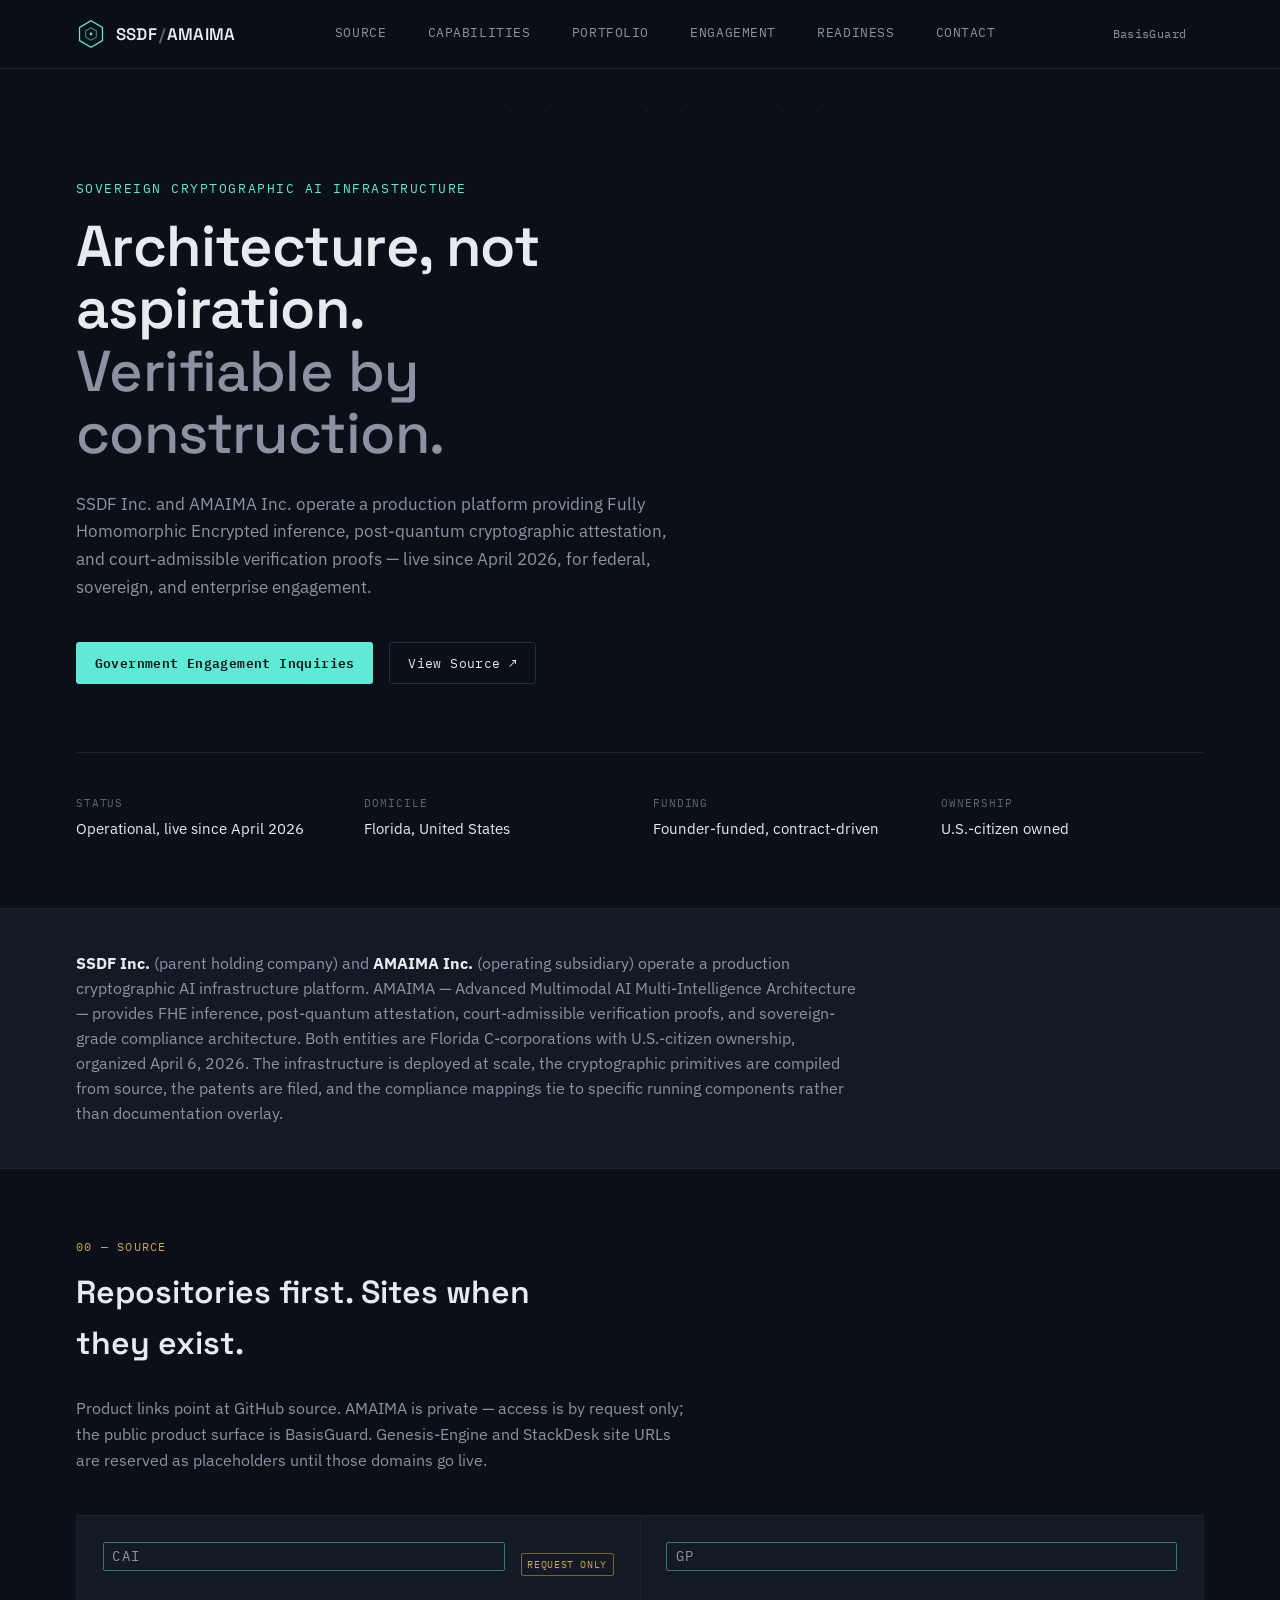
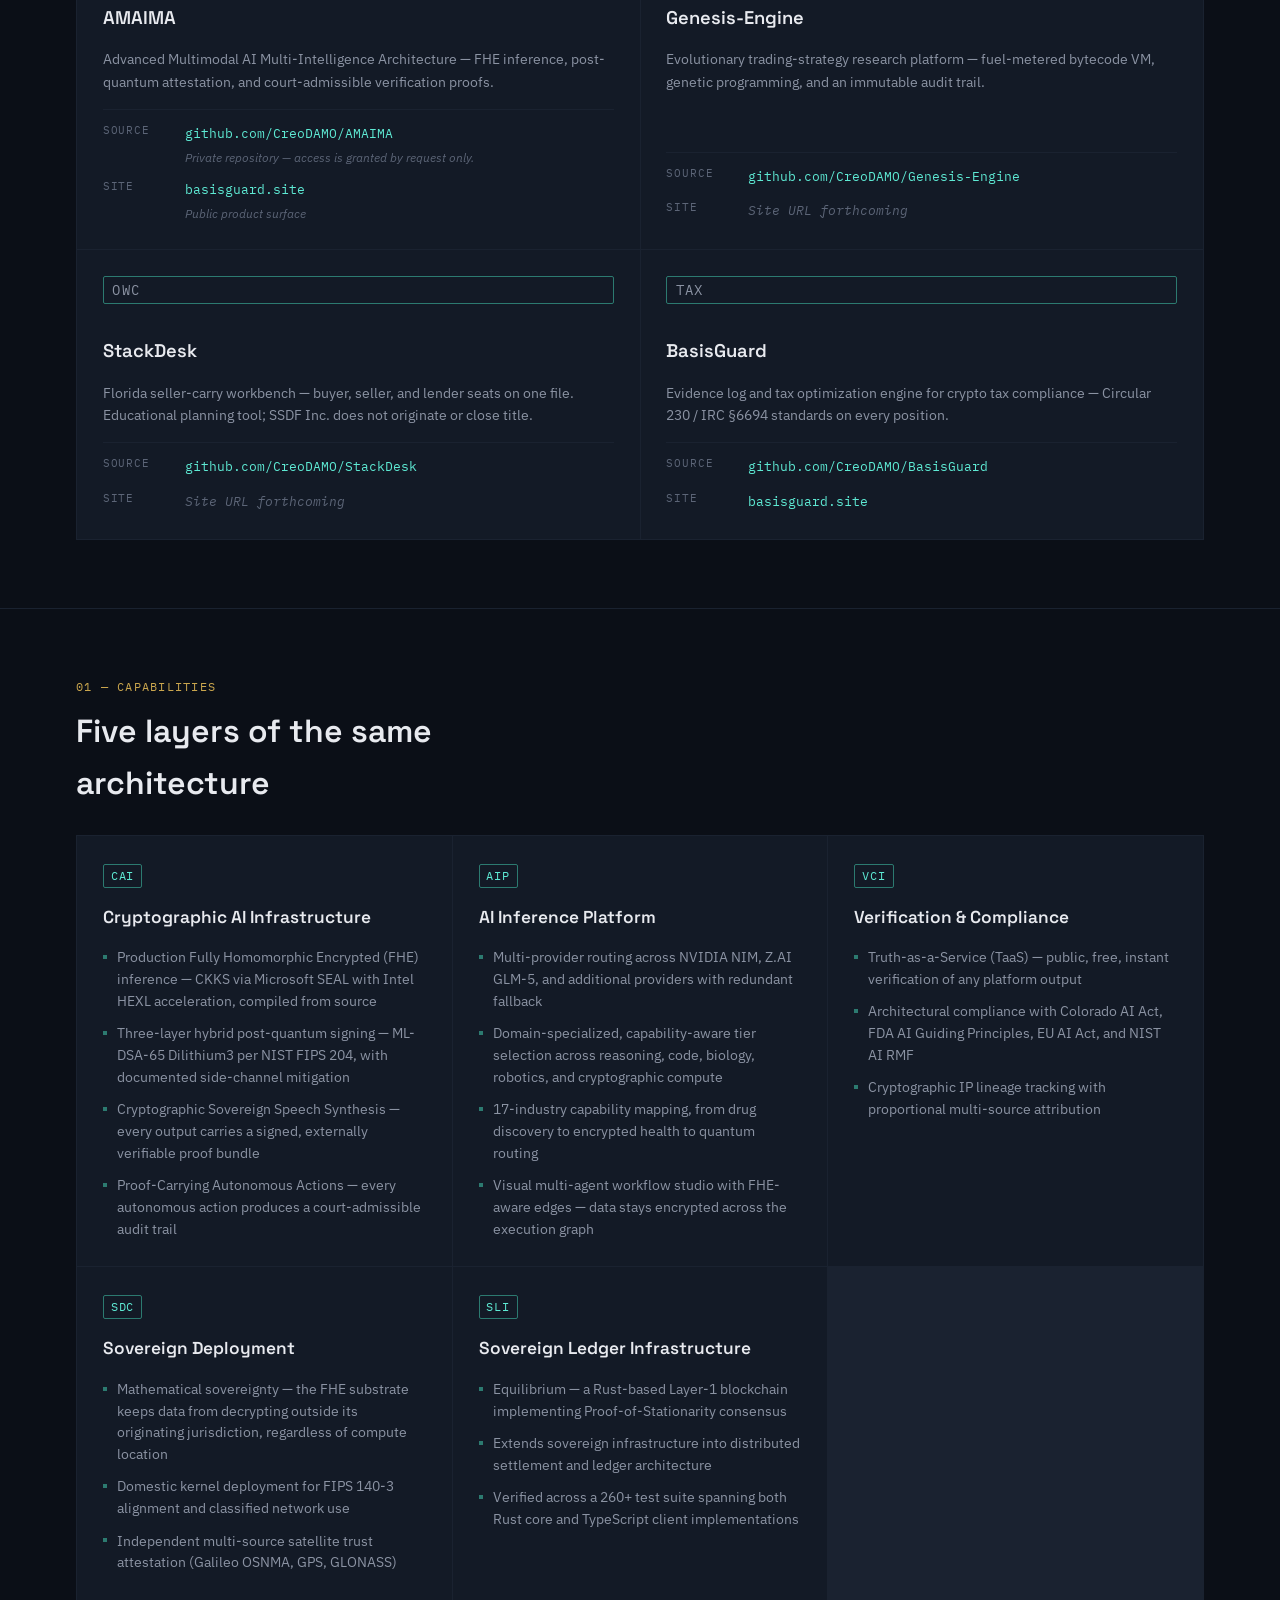
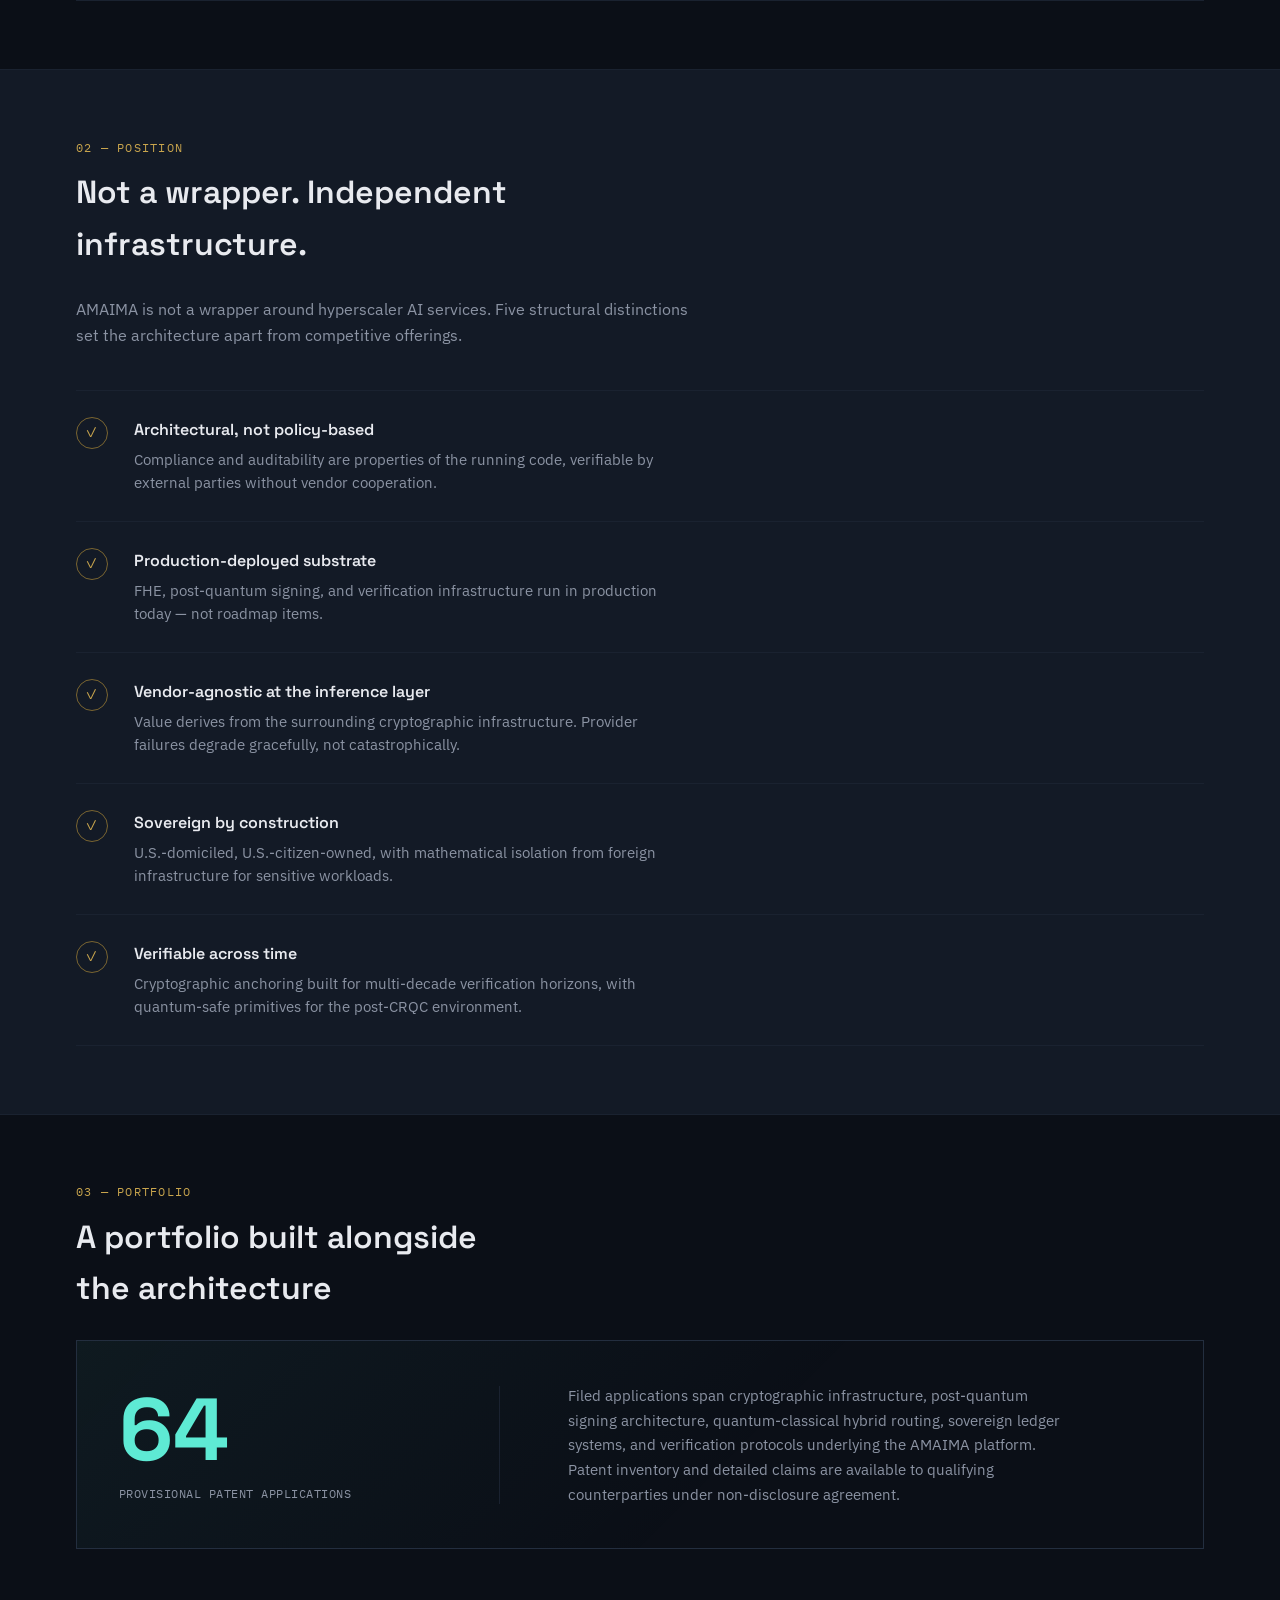
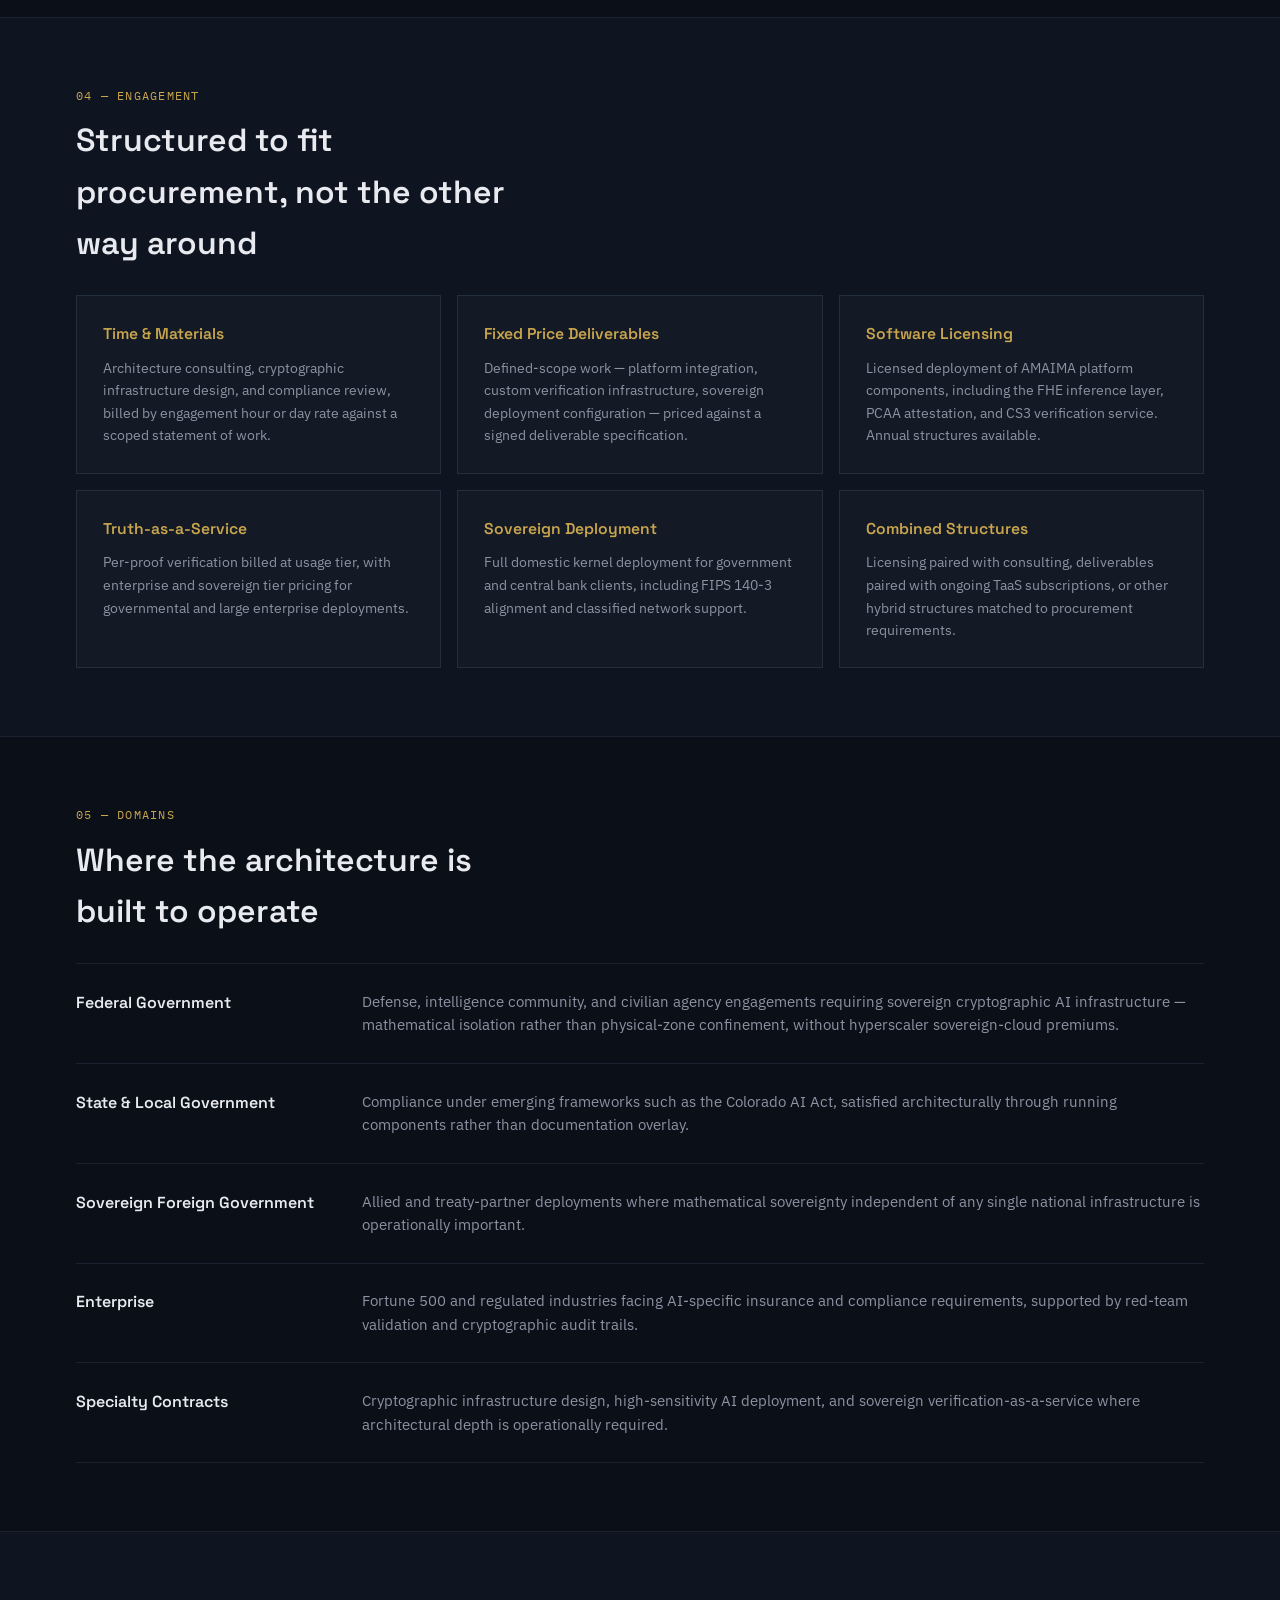
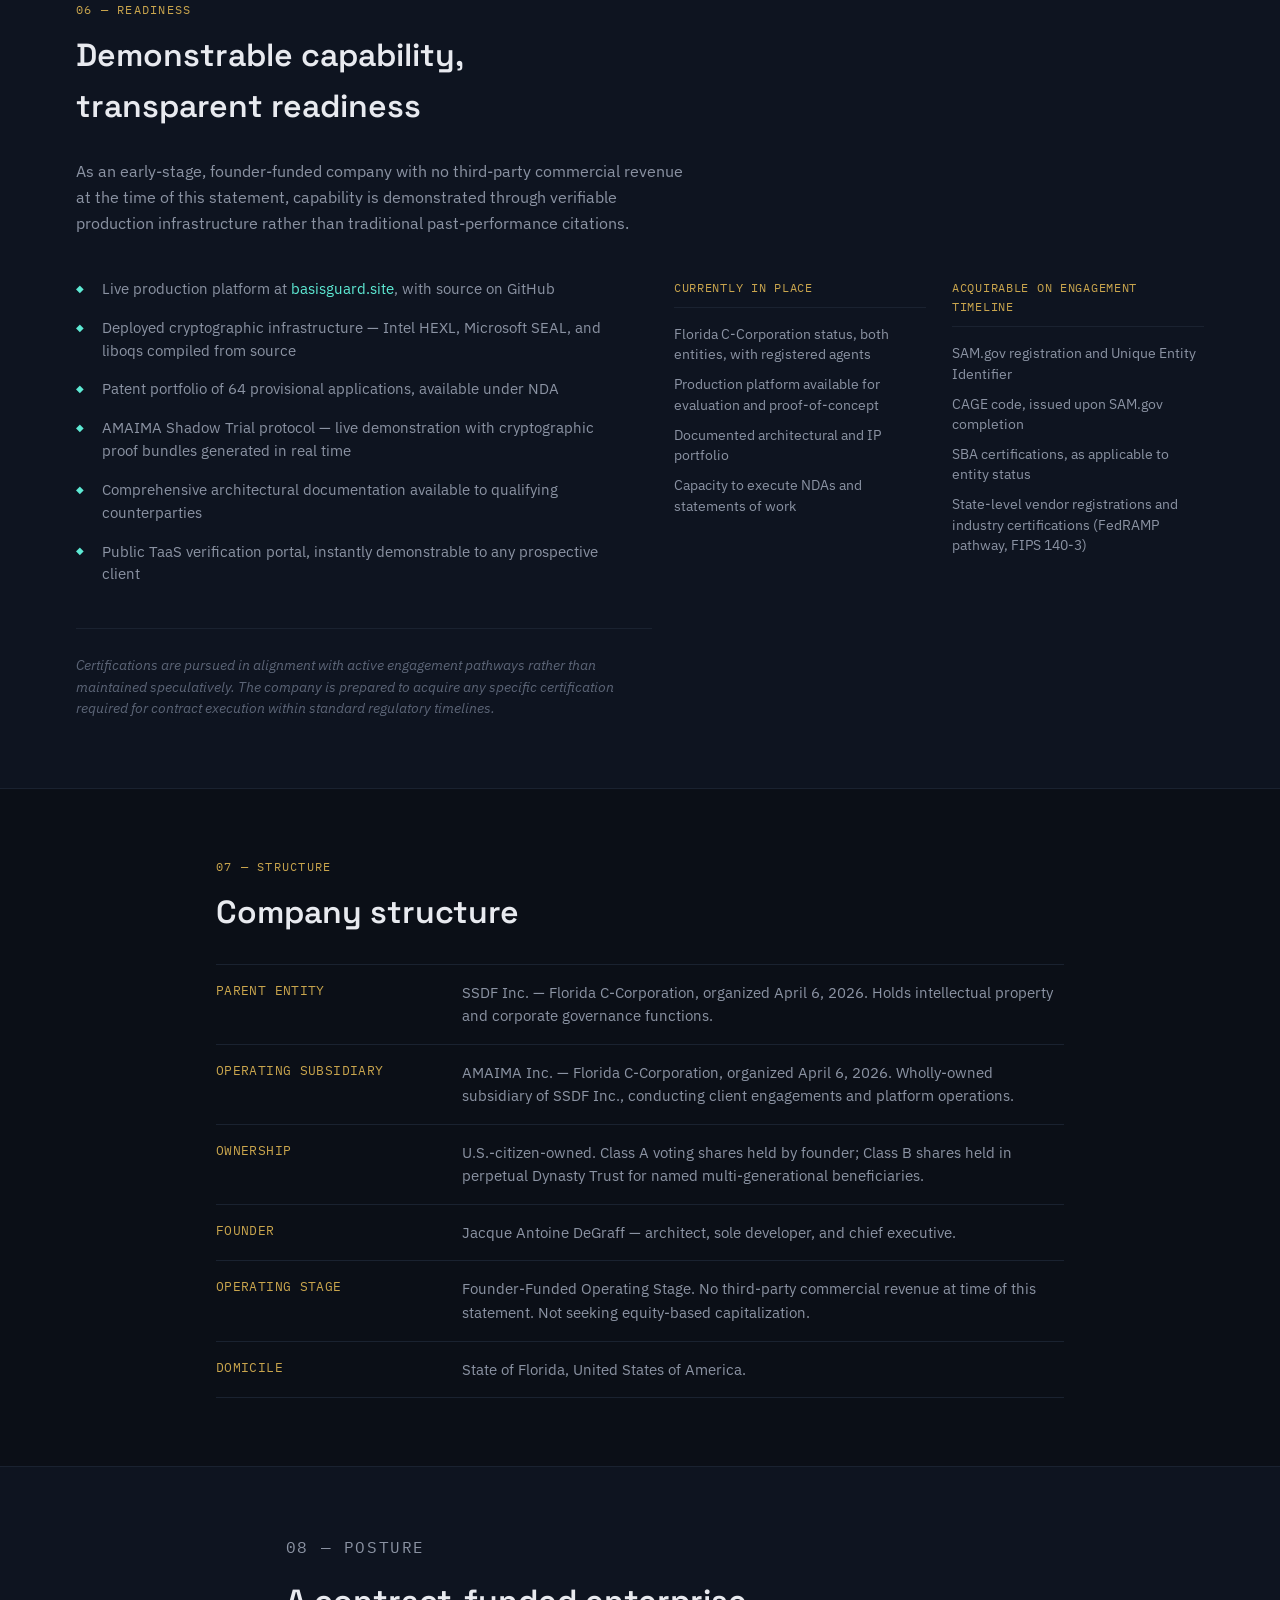
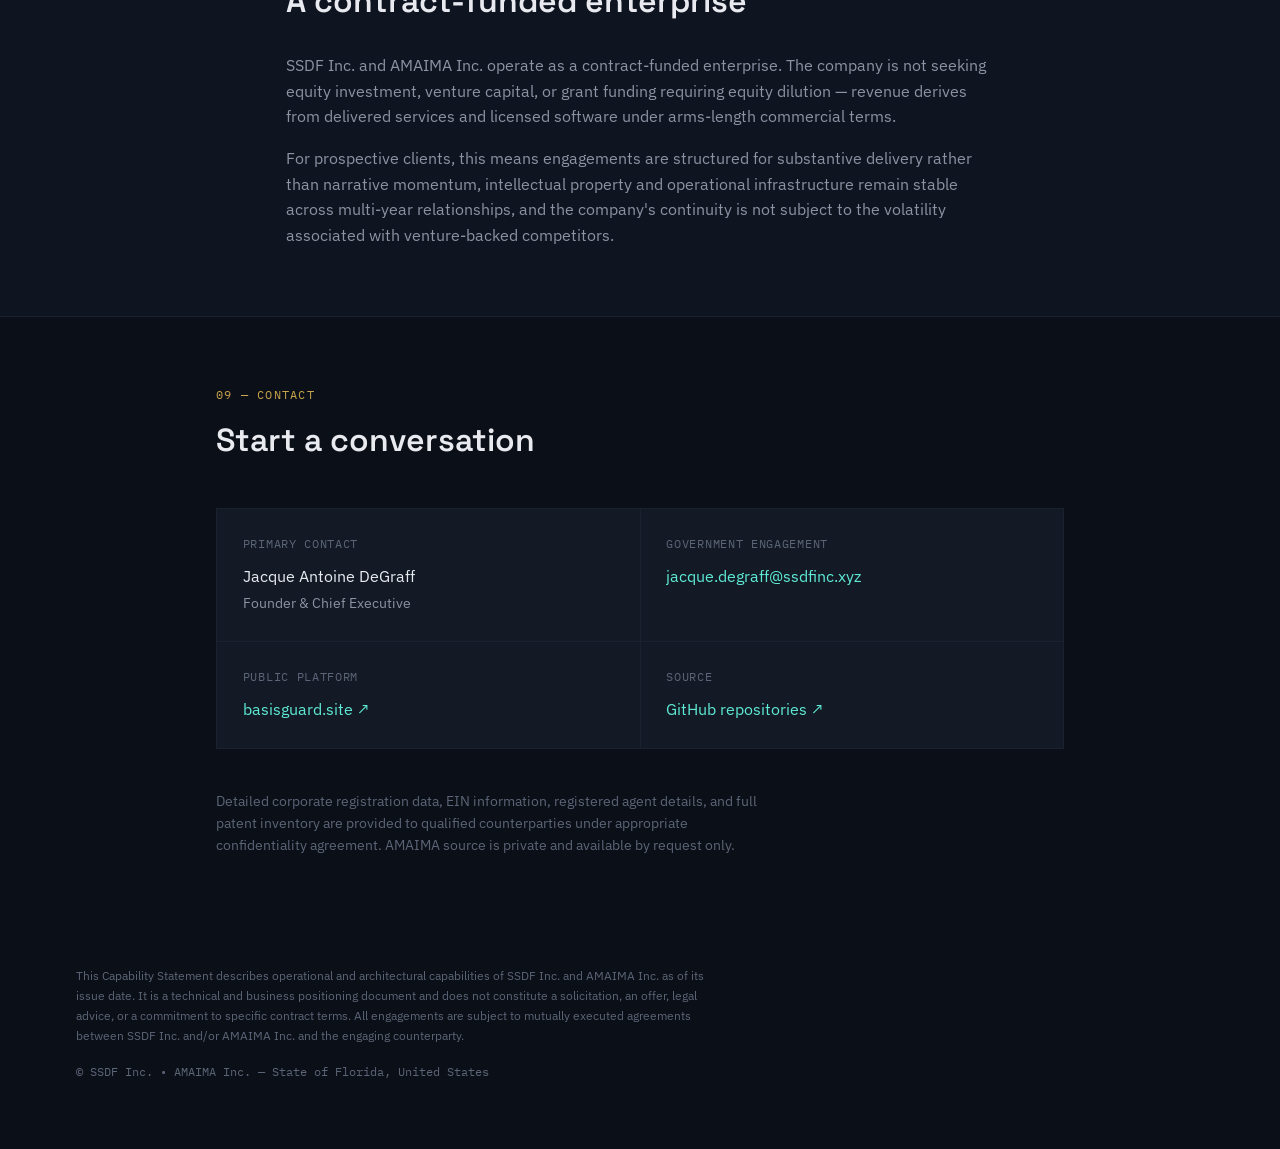
==== index.html @ 813e159e "Point product links at GitHub source instead of amaima.live AMAIMA is private (access by request) wi" ====
<!DOCTYPE html>
<html lang="en">
<head>
<script>document.documentElement.classList.add('js');</script>
<meta charset="UTF-8" />
<meta name="viewport" content="width=device-width, initial-scale=1.0" />
<title>SSDF Inc. &amp; AMAIMA Inc. — Sovereign Cryptographic AI Infrastructure</title>
<meta name="description" content="SSDF Inc. and AMAIMA Inc. operate a production cryptographic AI infrastructure platform providing FHE inference, post-quantum attestation, and sovereign-grade compliance for federal, sovereign, and enterprise engagement." />
<link rel="preconnect" href="https://fonts.googleapis.com">
<link rel="preconnect" href="https://fonts.gstatic.com" crossorigin>
<link href="https://fonts.googleapis.com/css2?family=Space+Grotesk:wght@400;500;600;700&family=IBM+Plex+Sans:wght@400;500;600;700&family=IBM+Plex+Mono:wght@400;500;600&display=swap" rel="stylesheet">
<link rel="stylesheet" href="styles.css">
</head>
<body>

<div class="lattice-veil" aria-hidden="true"></div>

<a class="skip-link" href="#main">Skip to content</a>

<header class="site-header" id="top">
  <div class="wrap header-inner">
    <a class="brand" href="#top">
      <span class="brand-mark" aria-hidden="true">
        <svg viewBox="0 0 34 34" width="30" height="30">
          <polygon points="17,2 30,9.5 30,24.5 17,32 4,24.5 4,9.5" fill="none" stroke="currentColor" stroke-width="1.4"/>
          <polygon points="17,10 23,13.5 23,20.5 17,24 11,20.5 11,13.5" fill="none" stroke="currentColor" stroke-width="1.2" opacity="0.6"/>
          <circle cx="17" cy="17" r="1.6" fill="currentColor"/>
        </svg>
      </span>
      <span class="brand-word">SSDF<span class="brand-sep">/</span>AMAIMA</span>
    </a>

    <nav class="primary-nav" aria-label="Primary">
      <a href="#source">Source</a>
      <a href="#capabilities">Capabilities</a>
      <a href="#portfolio">Portfolio</a>
      <a href="#engagement">Engagement</a>
      <a href="#readiness">Readiness</a>
      <a href="#contact">Contact</a>
    </nav>

    <div class="header-cta">
      <a class="btn btn-ghost" href="https://basisguard.site" target="_blank" rel="noopener">BasisGuard</a>
      <button class="nav-toggle" id="navToggle" aria-expanded="false" aria-controls="mobileNav" aria-label="Open menu">
        <span></span><span></span><span></span>
      </button>
    </div>
  </div>

  <nav class="mobile-nav" id="mobileNav" aria-label="Mobile">
    <a href="#source">Source</a>
    <a href="#capabilities">Capabilities</a>
    <a href="#portfolio">Portfolio</a>
    <a href="#engagement">Engagement</a>
    <a href="#readiness">Readiness</a>
    <a href="#contact">Contact</a>
    <a href="https://basisguard.site" target="_blank" rel="noopener">BasisGuard ↗</a>
  </nav>
</header>

<main id="main">

  <!-- HERO -->
  <section class="hero">
    <div class="wrap hero-inner">
      <p class="eyebrow reveal">Sovereign Cryptographic AI Infrastructure</p>
      <h1 class="hero-headline reveal">
        Architecture, not aspiration.<br>
        <span class="hero-headline-accent">Verifiable by construction.</span>
      </h1>
      <p class="hero-sub reveal">
        SSDF Inc. and AMAIMA Inc. operate a production platform providing Fully Homomorphic
        Encrypted inference, post-quantum cryptographic attestation, and court-admissible
        verification proofs — live since April 2026, for federal, sovereign, and enterprise
        engagement.
      </p>
      <div class="hero-actions reveal">
        <a class="btn btn-primary" href="mailto:federal@amaima.live">Government Engagement Inquiries</a>
        <a class="btn btn-outline" href="#source">View Source ↗</a>
      </div>

      <dl class="hero-facts reveal">
        <div><dt>Status</dt><dd>Operational, live since April 2026</dd></div>
        <div><dt>Domicile</dt><dd>Florida, United States</dd></div>
        <div><dt>Funding</dt><dd>Founder-funded, contract-driven</dd></div>
        <div><dt>Ownership</dt><dd>U.S.-citizen owned</dd></div>
      </dl>
    </div>
  </section>

  <!-- AT A GLANCE -->
  <section class="section glance" aria-label="At a glance">
    <div class="wrap glance-inner reveal">
      <p>
        <strong>SSDF Inc.</strong> (parent holding company) and <strong>AMAIMA Inc.</strong>
        (operating subsidiary) operate a production cryptographic AI infrastructure platform.
        AMAIMA — Advanced Multimodal AI Multi-Intelligence Architecture — provides FHE
        inference, post-quantum attestation, court-admissible verification proofs, and
        sovereign-grade compliance architecture. Both entities are Florida C-corporations
        with U.S.-citizen ownership, organized April 6, 2026. The infrastructure is deployed
        at scale, the cryptographic primitives are compiled from source, the patents are
        filed, and the compliance mappings tie to specific running components rather than
        documentation overlay.
      </p>
    </div>
  </section>

  <!-- SOURCE -->
  <section class="section" id="source">
    <div class="wrap">
      <p class="section-eyebrow reveal">00 — Source</p>
      <h2 class="section-title reveal">Repositories first. Sites when they exist.</h2>
      <p class="section-lede reveal">
        Product links point at GitHub source. AMAIMA is private — access is by request only; the public
        product surface is BasisGuard. Genesis-Engine and StackDesk site URLs are reserved as placeholders
        until those domains go live.
      </p>
      <div class="source-grid">

        <article class="source-card reveal">
          <div class="source-card-head">
            <p class="cap-tag">CAI</p>
            <span class="source-badge">Request only</span>
          </div>
          <h3>AMAIMA</h3>
          <p>Advanced Multimodal AI Multi-Intelligence Architecture — FHE inference, post-quantum attestation, and court-admissible verification proofs.</p>
          <div class="source-links">
            <div class="source-row">
              <span class="source-row-label">Source</span>
              <div>
                <a href="https://github.com/CreoDAMO/AMAIMA" target="_blank" rel="noopener">github.com/CreoDAMO/AMAIMA</a>
                <span class="source-note">Private repository — access is granted by request only.</span>
              </div>
            </div>
            <div class="source-row">
              <span class="source-row-label">Site</span>
              <div>
                <a href="https://basisguard.site" target="_blank" rel="noopener">basisguard.site</a>
                <span class="source-note">Public product surface</span>
              </div>
            </div>
          </div>
        </article>

        <article class="source-card reveal">
          <div class="source-card-head">
            <p class="cap-tag">GP</p>
          </div>
          <h3>Genesis-Engine</h3>
          <p>Evolutionary trading-strategy research platform — fuel-metered bytecode VM, genetic programming, and an immutable audit trail.</p>
          <div class="source-links">
            <div class="source-row">
              <span class="source-row-label">Source</span>
              <div>
                <a href="https://github.com/CreoDAMO/Genesis-Engine" target="_blank" rel="noopener">github.com/CreoDAMO/Genesis-Engine</a>
              </div>
            </div>
            <div class="source-row">
              <span class="source-row-label">Site</span>
              <div>
                <span class="source-placeholder">Site URL forthcoming</span>
              </div>
            </div>
          </div>
        </article>

        <article class="source-card reveal">
          <div class="source-card-head">
            <p class="cap-tag">OWC</p>
          </div>
          <h3>StackDesk</h3>
          <p>Florida seller-carry workbench — buyer, seller, and lender seats on one file. Educational planning tool; SSDF Inc. does not originate or close title.</p>
          <div class="source-links">
            <div class="source-row">
              <span class="source-row-label">Source</span>
              <div>
                <a href="https://github.com/CreoDAMO/StackDesk" target="_blank" rel="noopener">github.com/CreoDAMO/StackDesk</a>
              </div>
            </div>
            <div class="source-row">
              <span class="source-row-label">Site</span>
              <div>
                <span class="source-placeholder">Site URL forthcoming</span>
              </div>
            </div>
          </div>
        </article>

        <article class="source-card reveal">
          <div class="source-card-head">
            <p class="cap-tag">TAX</p>
          </div>
          <h3>BasisGuard</h3>
          <p>Evidence log and tax optimization engine for crypto tax compliance — Circular 230 / IRC §6694 standards on every position.</p>
          <div class="source-links">
            <div class="source-row">
              <span class="source-row-label">Source</span>
              <div>
                <a href="https://github.com/CreoDAMO/BasisGuard" target="_blank" rel="noopener">github.com/CreoDAMO/BasisGuard</a>
              </div>
            </div>
            <div class="source-row">
              <span class="source-row-label">Site</span>
              <div>
                <a href="https://basisguard.site" target="_blank" rel="noopener">basisguard.site</a>
              </div>
            </div>
          </div>
        </article>

      </div>
    </div>
  </section>

  <!-- CORE CAPABILITIES -->
  <section class="section" id="capabilities">
    <div class="wrap">
      <p class="section-eyebrow reveal">01 — Capabilities</p>
      <h2 class="section-title reveal">Five layers of the same architecture</h2>

      <div class="cap-grid">

        <article class="cap-card reveal">
          <p class="cap-tag">CAI</p>
          <h3>Cryptographic AI Infrastructure</h3>
          <ul>
            <li>Production Fully Homomorphic Encrypted (FHE) inference — CKKS via Microsoft SEAL with Intel HEXL acceleration, compiled from source</li>
            <li>Three-layer hybrid post-quantum signing — ML-DSA-65 Dilithium3 per NIST FIPS 204, with documented side-channel mitigation</li>
            <li>Cryptographic Sovereign Speech Synthesis — every output carries a signed, externally verifiable proof bundle</li>
            <li>Proof-Carrying Autonomous Actions — every autonomous action produces a court-admissible audit trail</li>
          </ul>
        </article>

        <article class="cap-card reveal">
          <p class="cap-tag">AIP</p>
          <h3>AI Inference Platform</h3>
          <ul>
            <li>Multi-provider routing across NVIDIA NIM, Z.AI GLM-5, and additional providers with redundant fallback</li>
            <li>Domain-specialized, capability-aware tier selection across reasoning, code, biology, robotics, and cryptographic compute</li>
            <li>17-industry capability mapping, from drug discovery to encrypted health to quantum routing</li>
            <li>Visual multi-agent workflow studio with FHE-aware edges — data stays encrypted across the execution graph</li>
          </ul>
        </article>

        <article class="cap-card reveal">
          <p class="cap-tag">VCI</p>
          <h3>Verification &amp; Compliance</h3>
          <ul>
            <li>Truth-as-a-Service (TaaS) — public, free, instant verification of any platform output</li>
            <li>Architectural compliance with Colorado AI Act, FDA AI Guiding Principles, EU AI Act, and NIST AI RMF</li>
            <li>Cryptographic IP lineage tracking with proportional multi-source attribution</li>
          </ul>
        </article>

        <article class="cap-card reveal">
          <p class="cap-tag">SDC</p>
          <h3>Sovereign Deployment</h3>
          <ul>
            <li>Mathematical sovereignty — the FHE substrate keeps data from decrypting outside its originating jurisdiction, regardless of compute location</li>
            <li>Domestic kernel deployment for FIPS 140-3 alignment and classified network use</li>
            <li>Independent multi-source satellite trust attestation (Galileo OSNMA, GPS, GLONASS)</li>
          </ul>
        </article>

        <article class="cap-card reveal">
          <p class="cap-tag">SLI</p>
          <h3>Sovereign Ledger Infrastructure</h3>
          <ul>
            <li>Equilibrium — a Rust-based Layer-1 blockchain implementing Proof-of-Stationarity consensus</li>
            <li>Extends sovereign infrastructure into distributed settlement and ledger architecture</li>
            <li>Verified across a 260+ test suite spanning both Rust core and TypeScript client implementations</li>
          </ul>
        </article>

      </div>
    </div>
  </section>

  <!-- DIFFERENTIATORS -->
  <section class="section diff-section">
    <div class="wrap">
      <p class="section-eyebrow reveal">02 — Position</p>
      <h2 class="section-title reveal">Not a wrapper. Independent infrastructure.</h2>
      <p class="section-lede reveal">AMAIMA is not a wrapper around hyperscaler AI services. Five structural distinctions set the architecture apart from competitive offerings.</p>

      <ul class="diff-list">
        <li class="reveal">
          <span class="diff-mark" aria-hidden="true">✓</span>
          <div><h4>Architectural, not policy-based</h4><p>Compliance and auditability are properties of the running code, verifiable by external parties without vendor cooperation.</p></div>
        </li>
        <li class="reveal">
          <span class="diff-mark" aria-hidden="true">✓</span>
          <div><h4>Production-deployed substrate</h4><p>FHE, post-quantum signing, and verification infrastructure run in production today — not roadmap items.</p></div>
        </li>
        <li class="reveal">
          <span class="diff-mark" aria-hidden="true">✓</span>
          <div><h4>Vendor-agnostic at the inference layer</h4><p>Value derives from the surrounding cryptographic infrastructure. Provider failures degrade gracefully, not catastrophically.</p></div>
        </li>
        <li class="reveal">
          <span class="diff-mark" aria-hidden="true">✓</span>
          <div><h4>Sovereign by construction</h4><p>U.S.-domiciled, U.S.-citizen-owned, with mathematical isolation from foreign infrastructure for sensitive workloads.</p></div>
        </li>
        <li class="reveal">
          <span class="diff-mark" aria-hidden="true">✓</span>
          <div><h4>Verifiable across time</h4><p>Cryptographic anchoring built for multi-decade verification horizons, with quantum-safe primitives for the post-CRQC environment.</p></div>
        </li>
      </ul>
    </div>
  </section>

  <!-- PATENT PORTFOLIO -->
  <section class="section" id="portfolio">
    <div class="wrap portfolio-inner">
      <p class="section-eyebrow reveal">03 — Portfolio</p>
      <h2 class="section-title reveal">A portfolio built alongside the architecture</h2>
      <div class="portfolio-panel reveal">
        <div class="portfolio-figure">
          <span class="portfolio-number">64</span>
          <span class="portfolio-label">provisional patent applications</span>
        </div>
        <p class="portfolio-copy">
          Filed applications span cryptographic infrastructure, post-quantum signing
          architecture, quantum-classical hybrid routing, sovereign ledger systems, and
          verification protocols underlying the AMAIMA platform. Patent inventory and
          detailed claims are available to qualifying counterparties under non-disclosure
          agreement.
        </p>
      </div>
    </div>
  </section>

  <!-- ENGAGEMENT MODELS -->
  <section class="section alt-bg" id="engagement">
    <div class="wrap">
      <p class="section-eyebrow reveal">04 — Engagement</p>
      <h2 class="section-title reveal">Structured to fit procurement, not the other way around</h2>

      <div class="model-grid">
        <div class="model-card reveal">
          <h4>Time &amp; Materials</h4>
          <p>Architecture consulting, cryptographic infrastructure design, and compliance review, billed by engagement hour or day rate against a scoped statement of work.</p>
        </div>
        <div class="model-card reveal">
          <h4>Fixed Price Deliverables</h4>
          <p>Defined-scope work — platform integration, custom verification infrastructure, sovereign deployment configuration — priced against a signed deliverable specification.</p>
        </div>
        <div class="model-card reveal">
          <h4>Software Licensing</h4>
          <p>Licensed deployment of AMAIMA platform components, including the FHE inference layer, PCAA attestation, and CS3 verification service. Annual structures available.</p>
        </div>
        <div class="model-card reveal">
          <h4>Truth-as-a-Service</h4>
          <p>Per-proof verification billed at usage tier, with enterprise and sovereign tier pricing for governmental and large enterprise deployments.</p>
        </div>
        <div class="model-card reveal">
          <h4>Sovereign Deployment</h4>
          <p>Full domestic kernel deployment for government and central bank clients, including FIPS 140-3 alignment and classified network support.</p>
        </div>
        <div class="model-card reveal">
          <h4>Combined Structures</h4>
          <p>Licensing paired with consulting, deliverables paired with ongoing TaaS subscriptions, or other hybrid structures matched to procurement requirements.</p>
        </div>
      </div>
    </div>
  </section>

  <!-- TARGET DOMAINS -->
  <section class="section">
    <div class="wrap">
      <p class="section-eyebrow reveal">05 — Domains</p>
      <h2 class="section-title reveal">Where the architecture is built to operate</h2>

      <div class="domain-list">
        <div class="domain-row reveal">
          <h4>Federal Government</h4>
          <p>Defense, intelligence community, and civilian agency engagements requiring sovereign cryptographic AI infrastructure — mathematical isolation rather than physical-zone confinement, without hyperscaler sovereign-cloud premiums.</p>
        </div>
        <div class="domain-row reveal">
          <h4>State &amp; Local Government</h4>
          <p>Compliance under emerging frameworks such as the Colorado AI Act, satisfied architecturally through running components rather than documentation overlay.</p>
        </div>
        <div class="domain-row reveal">
          <h4>Sovereign Foreign Government</h4>
          <p>Allied and treaty-partner deployments where mathematical sovereignty independent of any single national infrastructure is operationally important.</p>
        </div>
        <div class="domain-row reveal">
          <h4>Enterprise</h4>
          <p>Fortune 500 and regulated industries facing AI-specific insurance and compliance requirements, supported by red-team validation and cryptographic audit trails.</p>
        </div>
        <div class="domain-row reveal">
          <h4>Specialty Contracts</h4>
          <p>Cryptographic infrastructure design, high-sensitivity AI deployment, and sovereign verification-as-a-service where architectural depth is operationally required.</p>
        </div>
      </div>
    </div>
  </section>

  <!-- READINESS -->
  <section class="section alt-bg" id="readiness">
    <div class="wrap">
      <p class="section-eyebrow reveal">06 — Readiness</p>
      <h2 class="section-title reveal">Demonstrable capability, transparent readiness</h2>
      <p class="section-lede reveal">
        As an early-stage, founder-funded company with no third-party commercial revenue at
        the time of this statement, capability is demonstrated through verifiable production
        infrastructure rather than traditional past-performance citations.
      </p>

      <div class="readiness-grid">
        <ul class="evidence-list reveal">
          <li>Live production platform at <a href="https://basisguard.site" target="_blank" rel="noopener">basisguard.site</a>, with source on GitHub</li>
          <li>Deployed cryptographic infrastructure — Intel HEXL, Microsoft SEAL, and liboqs compiled from source</li>
          <li>Patent portfolio of 64 provisional applications, available under NDA</li>
          <li>AMAIMA Shadow Trial protocol — live demonstration with cryptographic proof bundles generated in real time</li>
          <li>Comprehensive architectural documentation available to qualifying counterparties</li>
          <li>Public TaaS verification portal, instantly demonstrable to any prospective client</li>
        </ul>

        <div class="readiness-columns reveal">
          <div>
            <p class="readiness-heading">Currently in place</p>
            <ul>
              <li>Florida C-Corporation status, both entities, with registered agents</li>
              <li>Production platform available for evaluation and proof-of-concept</li>
              <li>Documented architectural and IP portfolio</li>
              <li>Capacity to execute NDAs and statements of work</li>
            </ul>
          </div>
          <div>
            <p class="readiness-heading">Acquirable on engagement timeline</p>
            <ul>
              <li>SAM.gov registration and Unique Entity Identifier</li>
              <li>CAGE code, issued upon SAM.gov completion</li>
              <li>SBA certifications, as applicable to entity status</li>
              <li>State-level vendor registrations and industry certifications (FedRAMP pathway, FIPS 140-3)</li>
            </ul>
          </div>
        </div>
      </div>

      <p class="readiness-note reveal">
        Certifications are pursued in alignment with active engagement pathways rather than
        maintained speculatively. The company is prepared to acquire any specific
        certification required for contract execution within standard regulatory timelines.
      </p>
    </div>
  </section>

  <!-- COMPANY STRUCTURE -->
  <section class="section">
    <div class="wrap structure-inner">
      <p class="section-eyebrow reveal">07 — Structure</p>
      <h2 class="section-title reveal">Company structure</h2>

      <dl class="structure-table reveal">
        <div><dt>Parent Entity</dt><dd>SSDF Inc. — Florida C-Corporation, organized April 6, 2026. Holds intellectual property and corporate governance functions.</dd></div>
        <div><dt>Operating Subsidiary</dt><dd>AMAIMA Inc. — Florida C-Corporation, organized April 6, 2026. Wholly-owned subsidiary of SSDF Inc., conducting client engagements and platform operations.</dd></div>
        <div><dt>Ownership</dt><dd>U.S.-citizen-owned. Class A voting shares held by founder; Class B shares held in perpetual Dynasty Trust for named multi-generational beneficiaries.</dd></div>
        <div><dt>Founder</dt><dd>Jacque Antoine DeGraff — architect, sole developer, and chief executive.</dd></div>
        <div><dt>Operating Stage</dt><dd>Founder-Funded Operating Stage. No third-party commercial revenue at time of this statement. Not seeking equity-based capitalization.</dd></div>
        <div><dt>Domicile</dt><dd>State of Florida, United States of America.</dd></div>
      </dl>
    </div>
  </section>

  <!-- ENGAGEMENT POSTURE -->
  <section class="section alt-bg posture-section">
    <div class="wrap posture-inner reveal">
      <p class="section-eyebrow">08 — Posture</p>
      <h2 class="section-title">A contract-funded enterprise</h2>
      <p>
        SSDF Inc. and AMAIMA Inc. operate as a contract-funded enterprise. The company is
        not seeking equity investment, venture capital, or grant funding requiring equity
        dilution — revenue derives from delivered services and licensed software under
        arms-length commercial terms.
      </p>
      <p>
        For prospective clients, this means engagements are structured for substantive
        delivery rather than narrative momentum, intellectual property and operational
        infrastructure remain stable across multi-year relationships, and the company's
        continuity is not subject to the volatility associated with venture-backed
        competitors.
      </p>
    </div>
  </section>

  <!-- CONTACT -->
  <section class="section contact-section" id="contact">
    <div class="wrap contact-inner reveal">
      <p class="section-eyebrow">09 — Contact</p>
      <h2 class="section-title">Start a conversation</h2>

      <div class="contact-grid">
        <div class="contact-card">
          <p class="contact-label">Primary Contact</p>
          <p class="contact-value">Jacque Antoine DeGraff<br><span class="contact-muted">Founder &amp; Chief Executive</span></p>
        </div>
        <div class="contact-card">
          <p class="contact-label">Government Engagement</p>
          <p class="contact-value"><a href="mailto:jacque.degraff@ssdfinc.xyz">jacque.degraff@ssdfinc.xyz</a></p>
        </div>
        <div class="contact-card">
          <p class="contact-label">Public Platform</p>
          <p class="contact-value"><a href="https://basisguard.site" target="_blank" rel="noopener">basisguard.site ↗</a></p>
        </div>
        <div class="contact-card">
          <p class="contact-label">Source</p>
          <p class="contact-value"><a href="#source">GitHub repositories ↗</a></p>
        </div>
      </div>

      <p class="contact-note">
        Detailed corporate registration data, EIN information, registered agent details, and
        full patent inventory are provided to qualified counterparties under appropriate
        confidentiality agreement. AMAIMA source is private and available by request only.
      </p>
    </div>
  </section>

</main>

<footer class="site-footer">
  <div class="wrap footer-inner">
    <p class="footer-legal">
      This Capability Statement describes operational and architectural capabilities of
      SSDF Inc. and AMAIMA Inc. as of its issue date. It is a technical and business
      positioning document and does not constitute a solicitation, an offer, legal advice,
      or a commitment to specific contract terms. All engagements are subject to mutually
      executed agreements between SSDF Inc. and/or AMAIMA Inc. and the engaging
      counterparty.
    </p>
    <p class="footer-copy">© SSDF Inc. • AMAIMA Inc. — State of Florida, United States</p>
  </div>
</footer>

<script src="script.js"></script>
</body>
</html>
---- styles.css ----
/* ============================================================
   SSDF Inc. / AMAIMA Inc. — Public Capability Site
   Design tokens
   ============================================================ */

:root {
  /* Color */
  --void: #0B0F17;
  --void-2: #0E1420;
  --panel: #131A26;
  --panel-2: #17202E;
  --border: #232E3F;
  --border-soft: #1A2230;
  --cipher: #5EEAD4;
  --cipher-dim: #2C7A70;
  --seal: #C9A54D;
  --seal-dim: #7A6531;
  --vellum: #E8EAEF;
  --mist: #8B93A3;
  --mist-dim: #5C6577;

  /* Type */
  --font-display: 'Space Grotesk', 'Segoe UI', sans-serif;
  --font-body: 'IBM Plex Sans', 'Segoe UI', sans-serif;
  --font-mono: 'IBM Plex Mono', 'Courier New', monospace;

  /* Golden-ratio derived scale (base 1rem, ratio 1.618) */
  --phi: 1.618;
  --space-1: 0.382rem;
  --space-2: 0.618rem;
  --space-3: 1rem;
  --space-4: 1.618rem;
  --space-5: 2.618rem;
  --space-6: 4.236rem;
  --space-7: 6.854rem;

  --radius: 3px;
  --max-w: 1180px;
}

/* ============================================================
   Reset / base
   ============================================================ */

*, *::before, *::after { box-sizing: border-box; }
html { scroll-behavior: smooth; }
@media (prefers-reduced-motion: reduce) {
  html { scroll-behavior: auto; }
  * { animation-duration: 0.001ms !important; animation-iteration-count: 1 !important; transition-duration: 0.001ms !important; }
}

body {
  margin: 0;
  background: var(--void);
  color: var(--vellum);
  font-family: var(--font-body);
  font-size: 16px;
  line-height: 1.6;
  -webkit-font-smoothing: antialiased;
}

h1, h2, h3, h4 { font-family: var(--font-display); font-weight: 600; margin: 0; color: var(--vellum); }
p { margin: 0; }
a { color: inherit; text-decoration: none; }
ul { margin: 0; padding: 0; list-style: none; }
dl, dd { margin: 0; }
img, svg { display: block; max-width: 100%; }

.wrap {
  max-width: var(--max-w);
  margin: 0 auto;
  padding: 0 var(--space-4);
}

.skip-link {
  position: absolute; left: -9999px; top: 0;
  background: var(--cipher); color: var(--void);
  padding: var(--space-2) var(--space-3); z-index: 200;
}
.skip-link:focus { left: var(--space-3); top: var(--space-3); }

:focus-visible {
  outline: 2px solid var(--cipher);
  outline-offset: 3px;
}

/* ============================================================
   Signature element — lattice veil (golden-ratio node field)
   ============================================================ */

.lattice-veil {
  position: fixed;
  inset: 0;
  z-index: 0;
  pointer-events: none;
  opacity: 0.5;
  background-image:
    radial-gradient(circle at 1px 1px, rgba(94,234,212,0.16) 1px, transparent 1px);
  background-size: 34px 55px; /* 34/55 ≈ 1/1.618 */
  mask-image: radial-gradient(ellipse 80% 60% at 50% 0%, black 0%, transparent 75%);
  -webkit-mask-image: radial-gradient(ellipse 80% 60% at 50% 0%, black 0%, transparent 75%);
}

/* ============================================================
   Header
   ============================================================ */

.site-header {
  position: sticky;
  top: 0;
  z-index: 100;
  background: rgba(11, 15, 23, 0.86);
  backdrop-filter: blur(10px);
  border-bottom: 1px solid var(--border-soft);
}

.header-inner {
  display: flex;
  align-items: center;
  justify-content: space-between;
  height: 68px;
}

.brand {
  display: flex;
  align-items: center;
  gap: var(--space-2);
  color: var(--vellum);
}
.brand-mark { color: var(--cipher); display: flex; }
.brand-word {
  font-family: var(--font-display);
  font-weight: 600;
  letter-spacing: 0.02em;
  font-size: 1.05rem;
}
.brand-sep { color: var(--mist-dim); margin: 0 0.1em; }

.primary-nav {
  display: flex;
  gap: var(--space-5);
}
.primary-nav a {
  font-family: var(--font-mono);
  font-size: 0.8rem;
  letter-spacing: 0.04em;
  color: var(--mist);
  text-transform: uppercase;
  transition: color 0.15s ease;
  position: relative;
  padding-bottom: 2px;
}
.primary-nav a:hover { color: var(--cipher); }

.header-cta { display: flex; align-items: center; gap: var(--space-3); }

.nav-toggle {
  display: none;
  flex-direction: column;
  gap: 5px;
  background: none;
  border: 0;
  padding: 8px;
  cursor: pointer;
}
.nav-toggle span { width: 20px; height: 2px; background: var(--vellum); display: block; }

.mobile-nav {
  display: none;
  flex-direction: column;
  padding: var(--space-3) var(--space-4) var(--space-4);
  border-top: 1px solid var(--border-soft);
}
.mobile-nav a {
  padding: var(--space-3) 0;
  font-family: var(--font-mono);
  font-size: 0.85rem;
  color: var(--mist);
  border-bottom: 1px solid var(--border-soft);
  text-transform: uppercase;
  letter-spacing: 0.03em;
}
.mobile-nav.open { display: flex; }

/* ============================================================
   Buttons
   ============================================================ */

.btn {
  display: inline-flex;
  align-items: center;
  gap: 0.4em;
  padding: 0.72em 1.35em;
  font-family: var(--font-mono);
  font-size: 0.82rem;
  letter-spacing: 0.03em;
  border-radius: var(--radius);
  border: 1px solid transparent;
  transition: all 0.18s ease;
  white-space: nowrap;
}
.btn-primary { background: var(--cipher); color: var(--void); font-weight: 600; }
.btn-primary:hover { background: #7EF3E1; transform: translateY(-1px); }
.btn-outline { border-color: var(--border); color: var(--vellum); }
.btn-outline:hover { border-color: var(--cipher); color: var(--cipher); }
.btn-ghost { color: var(--mist); font-size: 0.78rem; }
.btn-ghost:hover { color: var(--cipher); }

/* ============================================================
   Hero
   ============================================================ */

.hero {
  position: relative;
  z-index: 1;
  padding: var(--space-7) 0 var(--space-6);
  border-bottom: 1px solid var(--border-soft);
}

.eyebrow {
  font-family: var(--font-mono);
  font-size: 0.8rem;
  letter-spacing: 0.12em;
  text-transform: uppercase;
  color: var(--cipher);
  margin-bottom: var(--space-3);
}

.hero-headline {
  font-size: clamp(2.2rem, 5.2vw, 3.6rem);
  line-height: 1.08;
  letter-spacing: -0.01em;
  max-width: 16ch;
  margin-bottom: var(--space-4);
}
.hero-headline-accent { color: var(--mist); font-weight: 500; }

.hero-sub {
  max-width: 62ch;
  font-size: 1.08rem;
  color: var(--mist);
  margin-bottom: var(--space-5);
}

.hero-actions {
  display: flex;
  flex-wrap: wrap;
  gap: var(--space-3);
  margin-bottom: var(--space-6);
}

.hero-facts {
  display: grid;
  grid-template-columns: repeat(4, 1fr);
  gap: var(--space-4);
  padding-top: var(--space-5);
  border-top: 1px solid var(--border-soft);
}
.hero-facts dt {
  font-family: var(--font-mono);
  font-size: 0.7rem;
  text-transform: uppercase;
  letter-spacing: 0.08em;
  color: var(--mist-dim);
  margin-bottom: 0.35em;
}
.hero-facts dd { font-size: 0.92rem; color: var(--vellum); }

/* ============================================================
   Sections — general
   ============================================================ */

.section {
  position: relative;
  z-index: 1;
  padding: var(--space-6) 0;
  border-bottom: 1px solid var(--border-soft);
}
.alt-bg { background: var(--void-2); }

.section-eyebrow {
  font-family: var(--font-mono);
  font-size: 0.78rem;
  letter-spacing: 0.1em;
  text-transform: uppercase;
  color: var(--seal);
  margin-bottom: var(--space-2);
}
.section-title {
  font-size: clamp(1.5rem, 3vw, 2rem);
  max-width: 22ch;
  margin-bottom: var(--space-4);
}
.section-lede {
  max-width: 62ch;
  color: var(--mist);
  font-size: 1.02rem;
  margin-bottom: var(--space-5);
}

/* Glance strip */
.glance { padding: var(--space-5) 0; background: var(--panel); border-bottom: 1px solid var(--border-soft); }
.glance-inner p { max-width: 78ch; color: var(--mist); font-size: 0.98rem; }
.glance-inner strong { color: var(--vellum); }

/* ============================================================
   Capability cards
   ============================================================ */

.cap-grid {
  display: grid;
  grid-template-columns: repeat(3, 1fr);
  gap: 1px;
  background: var(--border-soft);
  border: 1px solid var(--border-soft);
}
.cap-card {
  background: var(--panel);
  padding: var(--space-4);
}
.cap-tag {
  font-family: var(--font-mono);
  font-size: 0.72rem;
  color: var(--cipher);
  letter-spacing: 0.08em;
  border: 1px solid var(--cipher-dim);
  display: inline-block;
  padding: 0.15em 0.6em;
  border-radius: 2px;
  margin-bottom: var(--space-3);
}
.cap-card h3 { font-size: 1.08rem; margin-bottom: var(--space-3); }
.cap-card ul { display: flex; flex-direction: column; gap: 0.65em; }
.cap-card li {
  font-size: 0.88rem;
  color: var(--mist);
  padding-left: 1em;
  position: relative;
  line-height: 1.55;
}
.cap-card li::before {
  content: '';
  position: absolute;
  left: 0; top: 0.55em;
  width: 4px; height: 4px;
  background: var(--cipher-dim);
}

/* ============================================================
   Differentiators list
   ============================================================ */

.diff-section { background: var(--panel); }
.diff-list { display: flex; flex-direction: column; }
.diff-list li {
  display: flex;
  gap: var(--space-4);
  padding: var(--space-4) 0;
  border-top: 1px solid var(--border-soft);
}
.diff-list li:last-child { border-bottom: 1px solid var(--border-soft); }
.diff-mark {
  flex-shrink: 0;
  width: 32px; height: 32px;
  border: 1px solid var(--seal-dim);
  color: var(--seal);
  display: flex; align-items: center; justify-content: center;
  border-radius: 50%;
  font-size: 0.85rem;
}
.diff-list h4 { font-size: 1rem; margin-bottom: 0.35em; }
.diff-list p { color: var(--mist); font-size: 0.92rem; max-width: 60ch; }

/* ============================================================
   Patent portfolio
   ============================================================ */

.portfolio-panel {
  display: grid;
  grid-template-columns: 0.9fr 1.4fr;
  gap: var(--space-6);
  align-items: center;
  border: 1px solid var(--border);
  padding: var(--space-5);
  background: linear-gradient(135deg, rgba(94,234,212,0.05), transparent 60%);
}
.portfolio-figure { display: flex; flex-direction: column; border-right: 1px solid var(--border-soft); padding-right: var(--space-5); }
.portfolio-number {
  font-family: var(--font-display);
  font-size: clamp(3.5rem, 8vw, 5.5rem);
  font-weight: 700;
  color: var(--cipher);
  line-height: 1;
}
.portfolio-label {
  font-family: var(--font-mono);
  font-size: 0.78rem;
  color: var(--mist);
  text-transform: uppercase;
  letter-spacing: 0.04em;
  margin-top: var(--space-2);
}
.portfolio-copy { color: var(--mist); font-size: 0.96rem; max-width: 56ch; }

/* ============================================================
   Engagement model cards
   ============================================================ */

.model-grid {
  display: grid;
  grid-template-columns: repeat(3, 1fr);
  gap: var(--space-3);
}
.model-card {
  border: 1px solid var(--border);
  padding: var(--space-4);
  background: var(--panel);
}
.model-card h4 { font-size: 0.98rem; margin-bottom: var(--space-2); color: var(--seal); }
.model-card p { font-size: 0.88rem; color: var(--mist); }

/* ============================================================
   Domain rows
   ============================================================ */

.domain-list { display: flex; flex-direction: column; }
.domain-row {
  display: grid;
  grid-template-columns: 260px 1fr;
  gap: var(--space-4);
  padding: var(--space-4) 0;
  border-top: 1px solid var(--border-soft);
}
.domain-row:last-child { border-bottom: 1px solid var(--border-soft); }
.domain-row h4 { font-size: 1rem; color: var(--vellum); }
.domain-row p { color: var(--mist); font-size: 0.92rem; }

/* ============================================================
   Readiness
   ============================================================ */

.readiness-grid {
  display: grid;
  grid-template-columns: 1fr 1fr;
  gap: var(--space-6);
  margin-top: var(--space-5);
}
.evidence-list { display: flex; flex-direction: column; gap: var(--space-3); }
.evidence-list li {
  font-size: 0.92rem;
  color: var(--mist);
  padding-left: var(--space-4);
  position: relative;
  line-height: 1.55;
}
.evidence-list li::before {
  content: '◆';
  position: absolute;
  left: 0;
  color: var(--cipher);
  font-size: 0.6rem;
  top: 0.4em;
}
.evidence-list a { color: var(--cipher); }
.evidence-list a:hover { text-decoration: underline; }
.readiness-columns { display: grid; grid-template-columns: 1fr 1fr; gap: var(--space-4); }
.readiness-heading {
  font-family: var(--font-mono);
  font-size: 0.75rem;
  text-transform: uppercase;
  letter-spacing: 0.06em;
  color: var(--seal);
  margin-bottom: var(--space-3);
  padding-bottom: var(--space-2);
  border-bottom: 1px solid var(--border-soft);
}
.readiness-columns ul { display: flex; flex-direction: column; gap: 0.6em; }
.readiness-columns li { font-size: 0.85rem; color: var(--mist); line-height: 1.5; }
.readiness-note {
  margin-top: var(--space-5);
  padding-top: var(--space-4);
  border-top: 1px solid var(--border-soft);
  color: var(--mist-dim);
  font-size: 0.85rem;
  font-style: italic;
  max-width: 72ch;
}

/* ============================================================
   Structure table
   ============================================================ */

.structure-inner { max-width: 900px; }
.structure-table { display: flex; flex-direction: column; }
.structure-table > div {
  display: grid;
  grid-template-columns: 220px 1fr;
  gap: var(--space-4);
  padding: var(--space-3) 0;
  border-top: 1px solid var(--border-soft);
}
.structure-table > div:last-child { border-bottom: 1px solid var(--border-soft); }
.structure-table dt {
  font-family: var(--font-mono);
  font-size: 0.8rem;
  color: var(--seal);
  text-transform: uppercase;
  letter-spacing: 0.03em;
}
.structure-table dd { font-size: 0.92rem; color: var(--mist); }

/* ============================================================
   Posture
   ============================================================ */

.posture-inner { max-width: 760px; }
.posture-inner .section-title { margin-bottom: var(--space-4); }
.posture-inner p { color: var(--mist); font-size: 1rem; margin-bottom: var(--space-3); }
.posture-inner p:last-child { margin-bottom: 0; }

/* ============================================================
   Contact
   ============================================================ */

.contact-section { border-bottom: none; }
.contact-inner { max-width: 900px; }
.contact-grid {
  display: grid;
  grid-template-columns: repeat(2, 1fr);
  gap: 1px;
  background: var(--border-soft);
  border: 1px solid var(--border-soft);
  margin-top: var(--space-5);
}
.contact-card { background: var(--panel); padding: var(--space-4); }
.contact-label {
  font-family: var(--font-mono);
  font-size: 0.72rem;
  text-transform: uppercase;
  letter-spacing: 0.06em;
  color: var(--mist-dim);
  margin-bottom: var(--space-2);
}
.contact-value { font-size: 1.02rem; }
.contact-value a { color: var(--cipher); }
.contact-value a:hover { text-decoration: underline; }
.contact-muted { color: var(--mist); font-size: 0.88rem; font-weight: 400; }
.contact-note {
  margin-top: var(--space-5);
  color: var(--mist-dim);
  font-size: 0.85rem;
  max-width: 70ch;
}

/* Source / product grid */
#source { scroll-margin-top: 88px; }

.source-grid {
  display: grid;
  grid-template-columns: repeat(2, 1fr);
  gap: 1px;
  background: var(--border-soft);
  border: 1px solid var(--border-soft);
}

.source-card {
  background: var(--panel);
  padding: var(--space-4);
  display: flex;
  flex-direction: column;
  gap: var(--space-3);
  min-height: 100%;
}

.source-card-head {
  display: flex;
  align-items: center;
  justify-content: space-between;
  gap: var(--space-3);
}

.source-card h3 { font-size: 1.15rem; }

.source-card p {
  color: var(--mist);
  font-size: 0.9rem;
  line-height: 1.55;
  flex: 1;
}

.source-links {
  display: flex;
  flex-direction: column;
  gap: 0.55rem;
  padding-top: var(--space-2);
  border-top: 1px solid var(--border-soft);
}

.source-row {
  display: grid;
  grid-template-columns: 72px 1fr;
  gap: var(--space-2);
  align-items: start;
}

.source-row-label {
  font-family: var(--font-mono);
  font-size: 0.68rem;
  text-transform: uppercase;
  letter-spacing: 0.08em;
  color: var(--mist-dim);
  padding-top: 0.2em;
}

.source-row a {
  color: var(--cipher);
  font-family: var(--font-mono);
  font-size: 0.8rem;
  word-break: break-all;
}
.source-row a:hover { text-decoration: underline; }

.source-placeholder {
  font-family: var(--font-mono);
  font-size: 0.8rem;
  color: var(--mist-dim);
  font-style: italic;
}

.source-badge {
  font-family: var(--font-mono);
  font-size: 0.65rem;
  letter-spacing: 0.06em;
  text-transform: uppercase;
  color: var(--seal);
  border: 1px solid var(--seal-dim);
  padding: 0.2em 0.55em;
  border-radius: 2px;
  white-space: nowrap;
}

.source-note {
  display: block;
  font-family: var(--font-body);
  font-style: italic;
  font-size: 0.75rem;
  color: var(--mist-dim);
  margin-top: 0.2em;
}

/* ============================================================
   Footer
   ============================================================ */

.site-footer {
  position: relative;
  z-index: 1;
  padding: var(--space-5) 0 var(--space-6);
}
.footer-legal {
  font-size: 0.78rem;
  color: var(--mist-dim);
  max-width: 90ch;
  line-height: 1.6;
  margin-bottom: var(--space-3);
}
.footer-copy {
  font-family: var(--font-mono);
  font-size: 0.75rem;
  color: var(--mist-dim);
}

/* ============================================================
   Reveal-on-scroll
   ============================================================ */

.reveal {
  opacity: 1;
  transform: none;
}
html.js .reveal {
  opacity: 0;
  transform: translateY(14px);
  transition: opacity 0.6s ease, transform 0.6s ease;
}
html.js .reveal.in { opacity: 1; transform: translateY(0); }

/* ============================================================
   Responsive
   ============================================================ */

@media (max-width: 900px) {
  .primary-nav { display: none; }
  .nav-toggle { display: flex; }
  .cap-grid { grid-template-columns: 1fr; }
  .model-grid { grid-template-columns: 1fr; }
  .source-grid { grid-template-columns: 1fr; }
  .portfolio-panel { grid-template-columns: 1fr; }
  .portfolio-figure { border-right: none; padding-right: 0; border-bottom: 1px solid var(--border-soft); padding-bottom: var(--space-4); }
  .readiness-grid { grid-template-columns: 1fr; gap: var(--space-5); }
  .readiness-columns { grid-template-columns: 1fr; gap: var(--space-4); }
  .domain-row { grid-template-columns: 1fr; gap: var(--space-2); }
  .structure-table > div { grid-template-columns: 1fr; gap: var(--space-1); }
  .contact-grid { grid-template-columns: 1fr; }
  .hero-facts { grid-template-columns: repeat(2, 1fr); }
}

@media (max-width: 560px) {
  .wrap { padding: 0 var(--space-3); }
  .hero { padding: var(--space-6) 0 var(--space-5); }
  .header-cta .btn-ghost { display: none; }
}
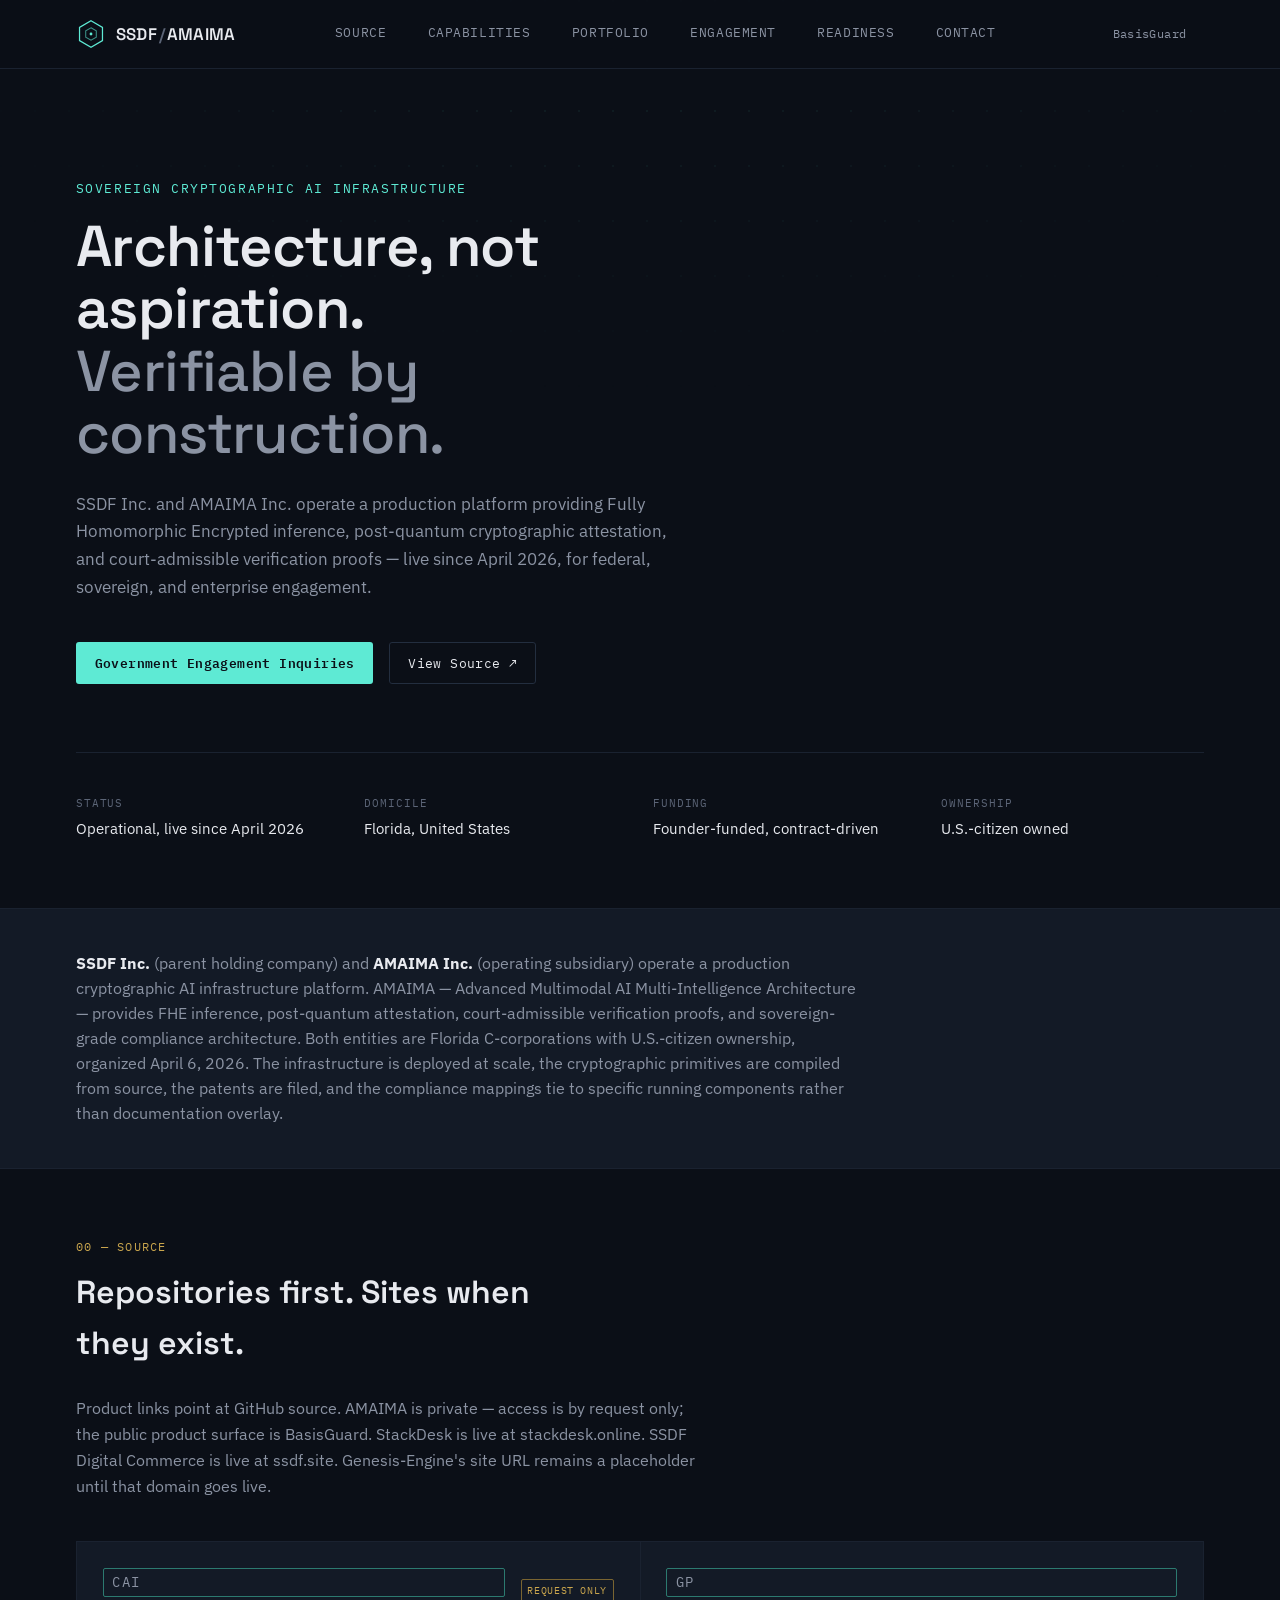
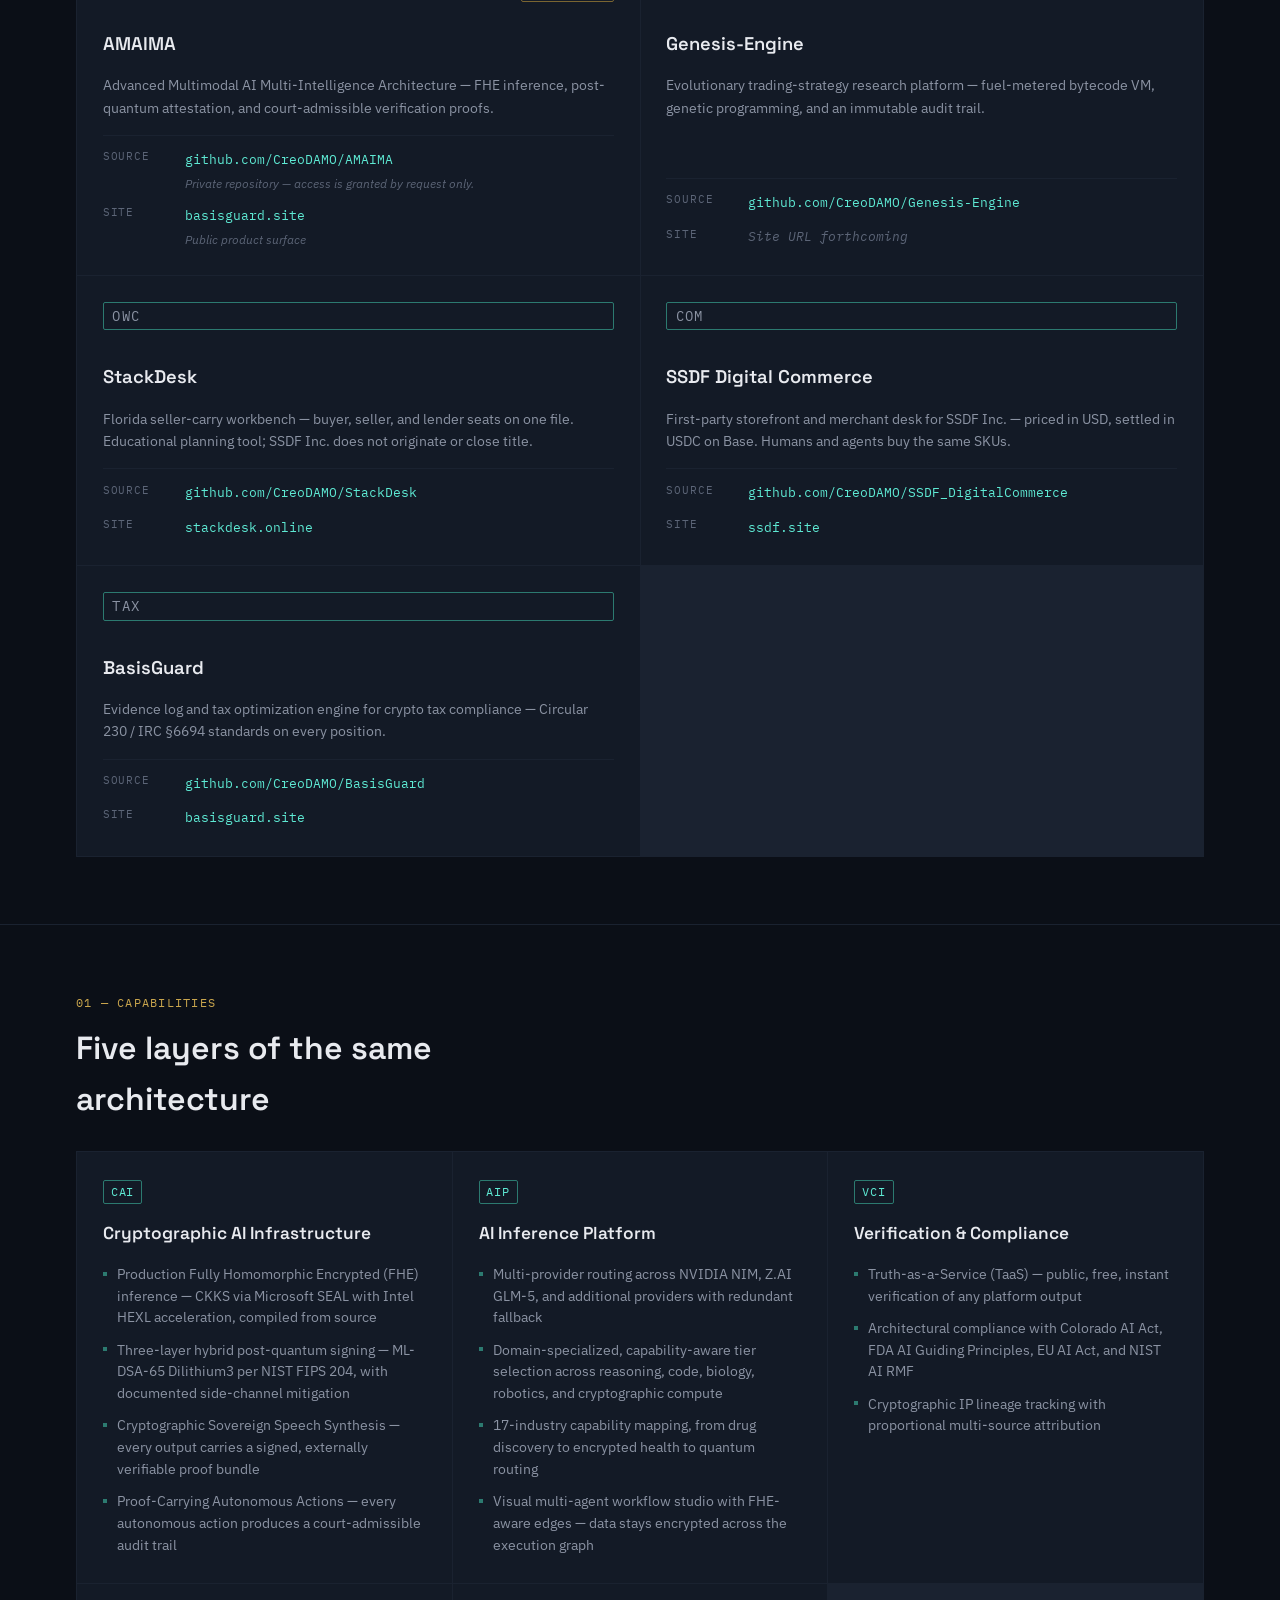
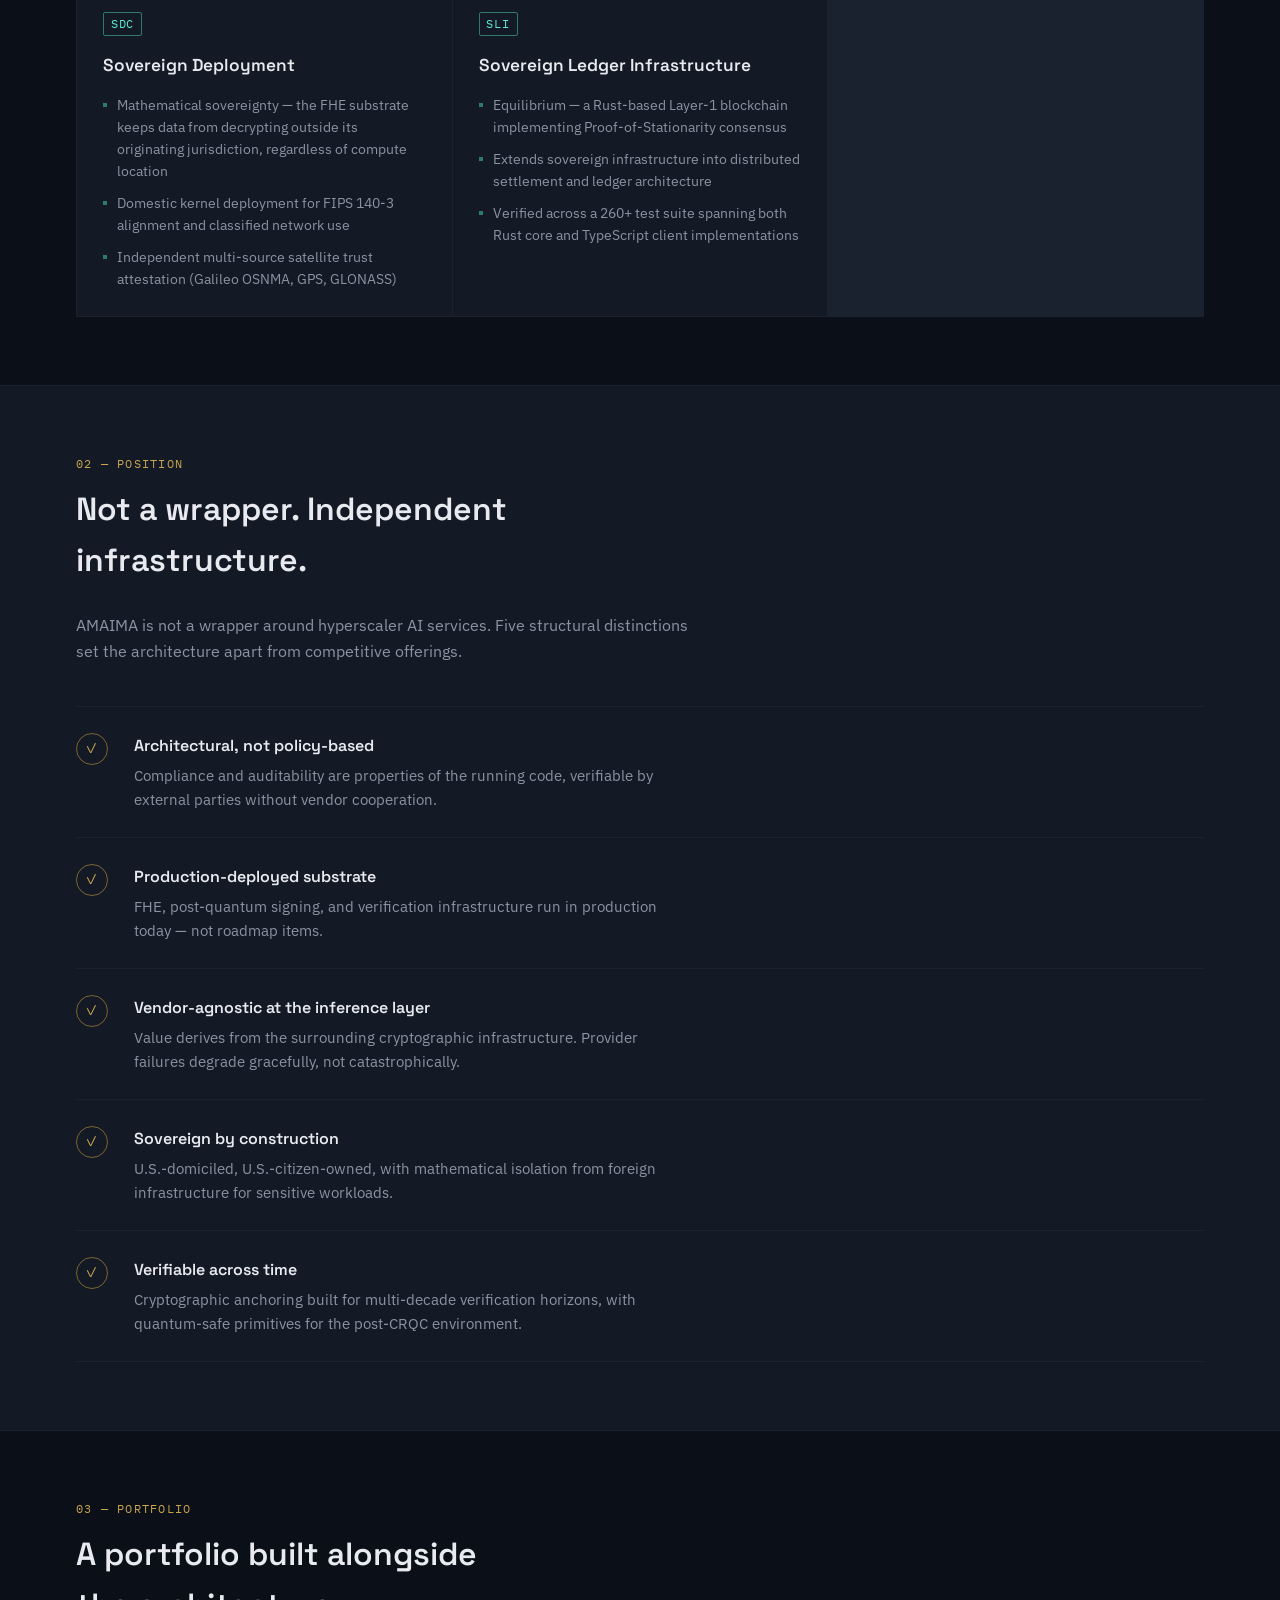
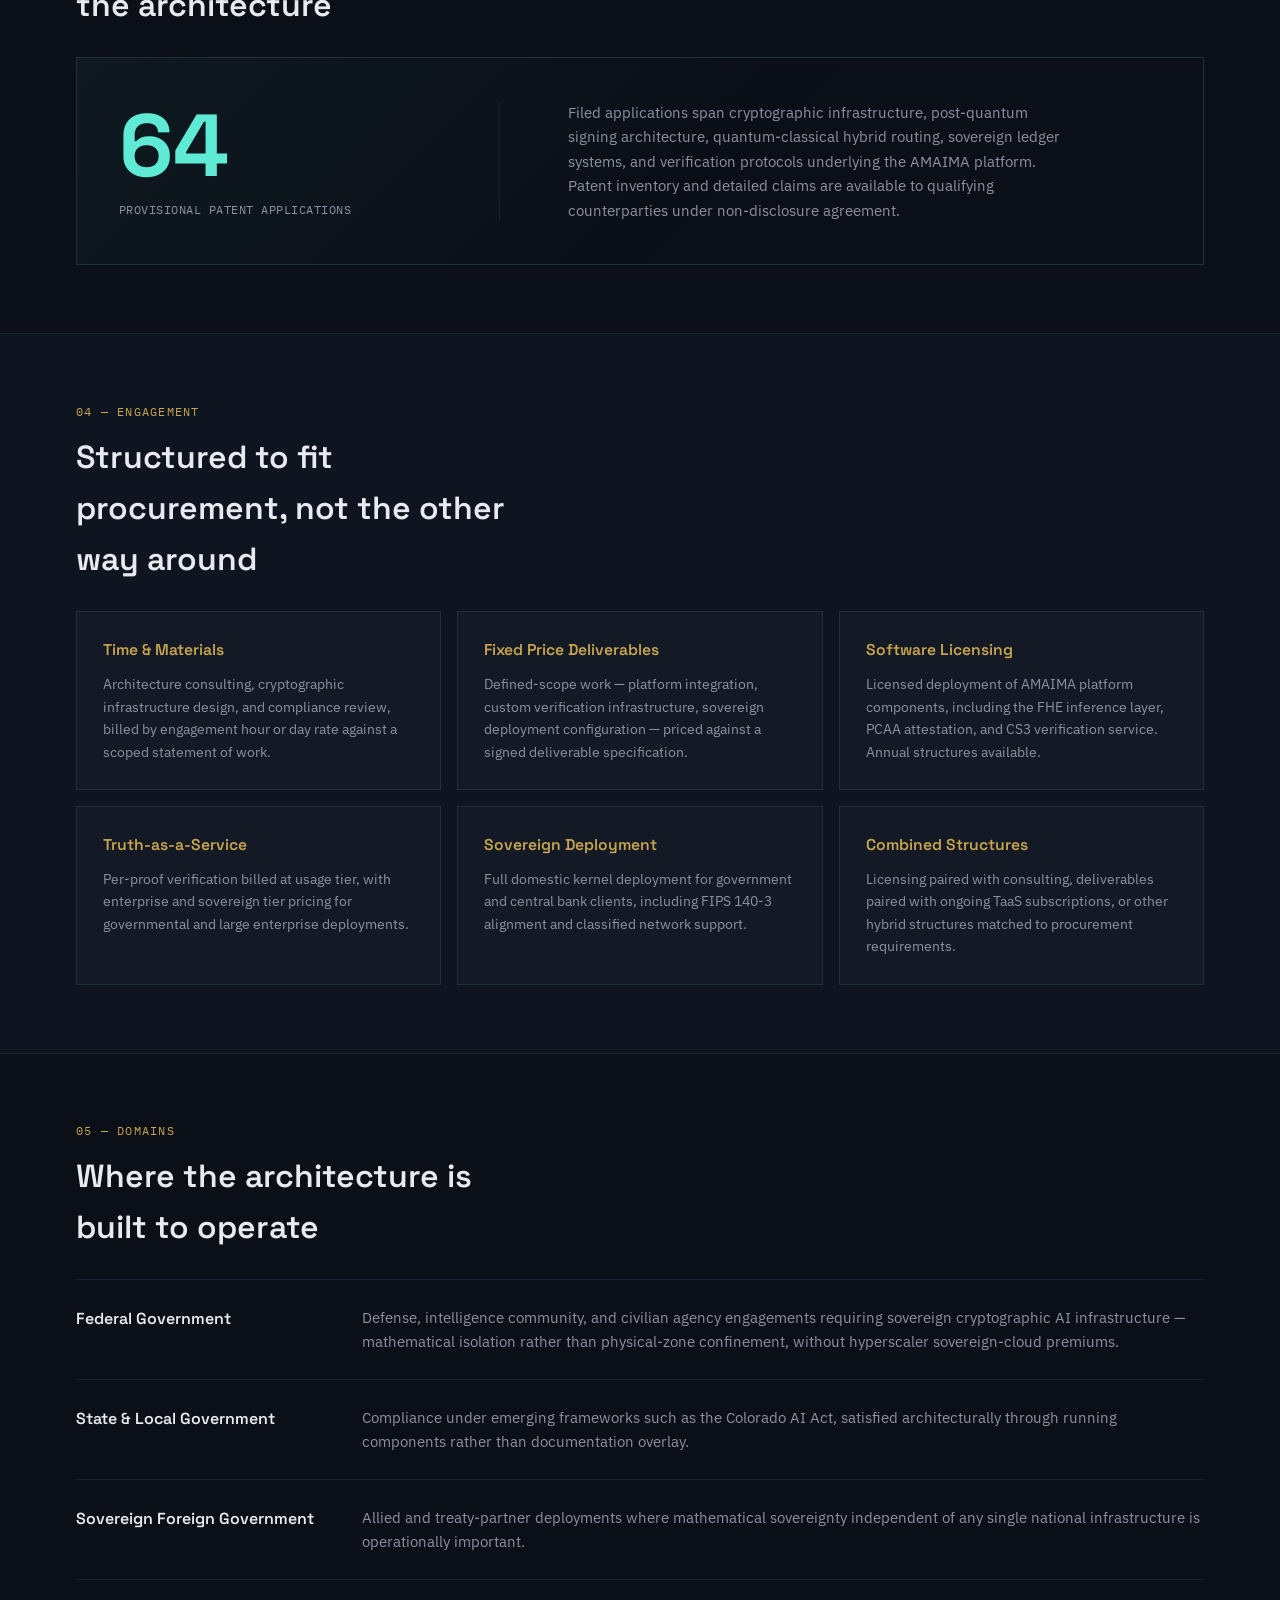
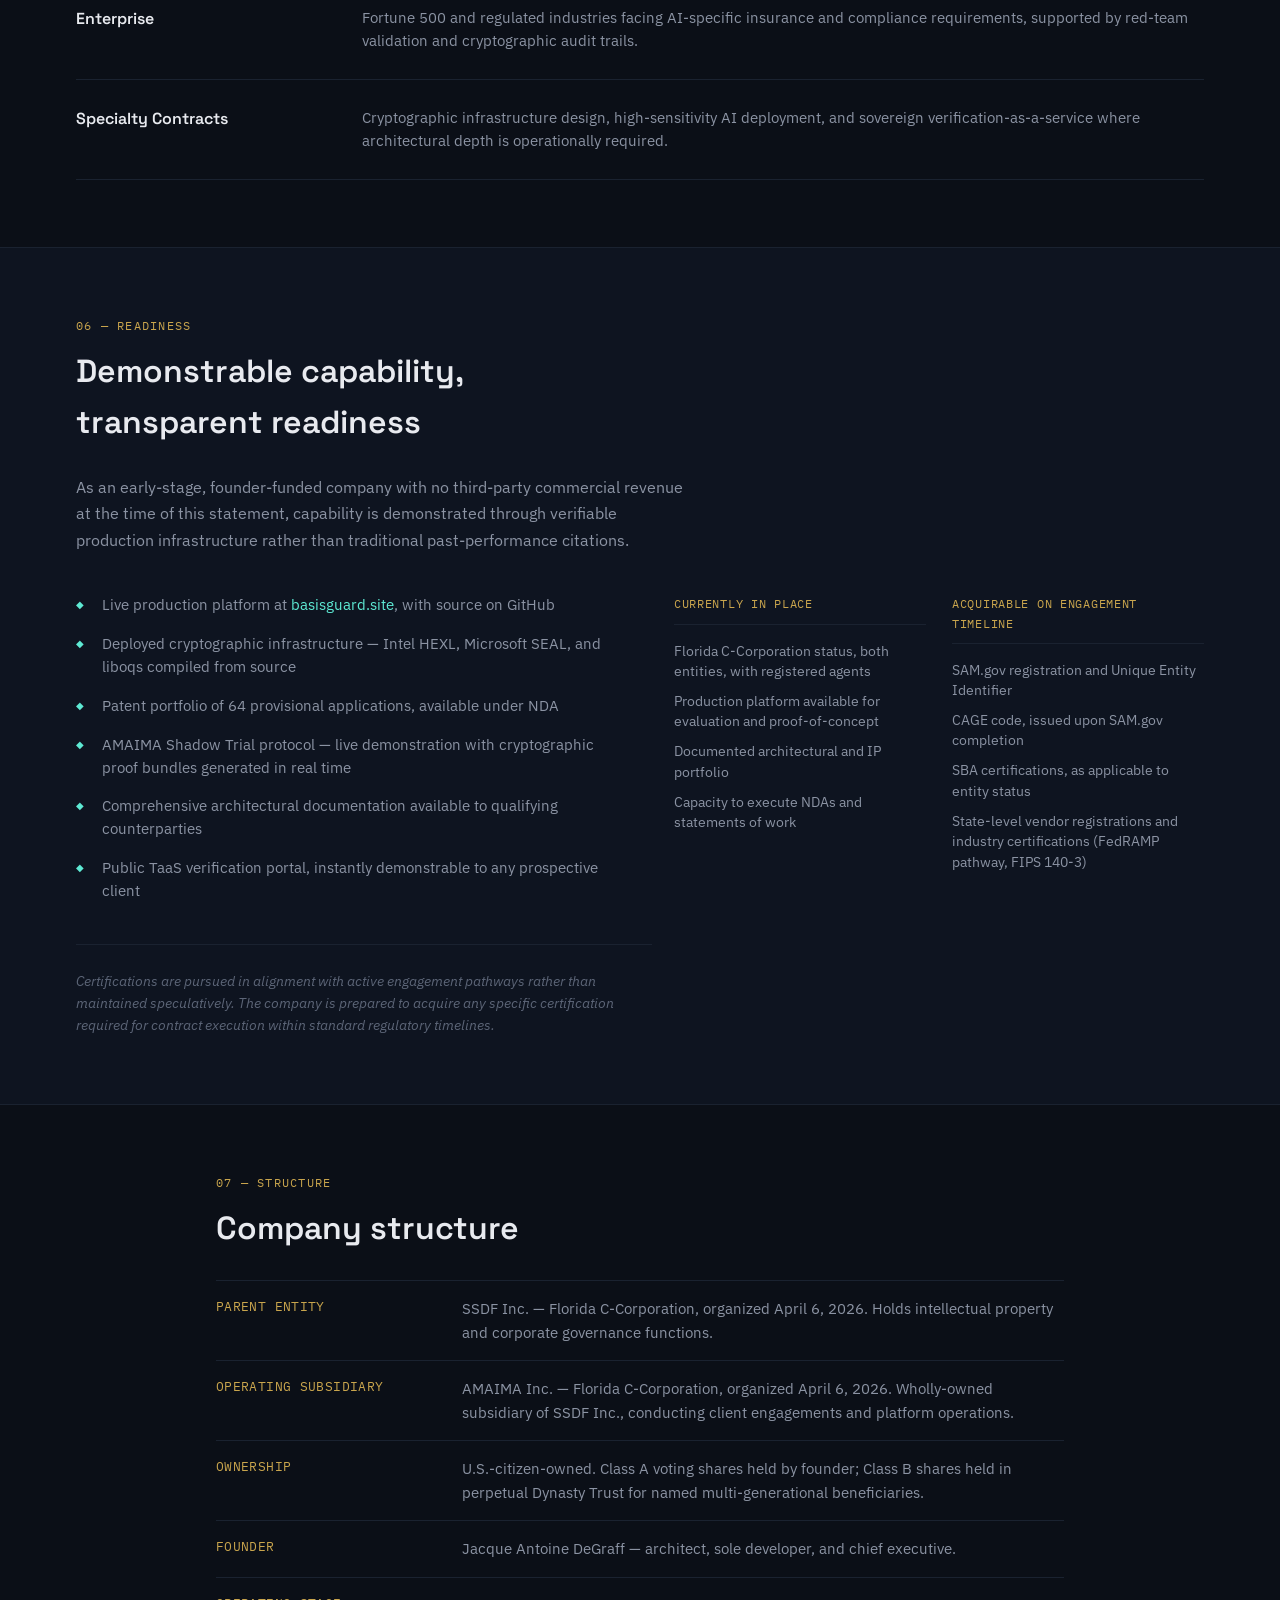
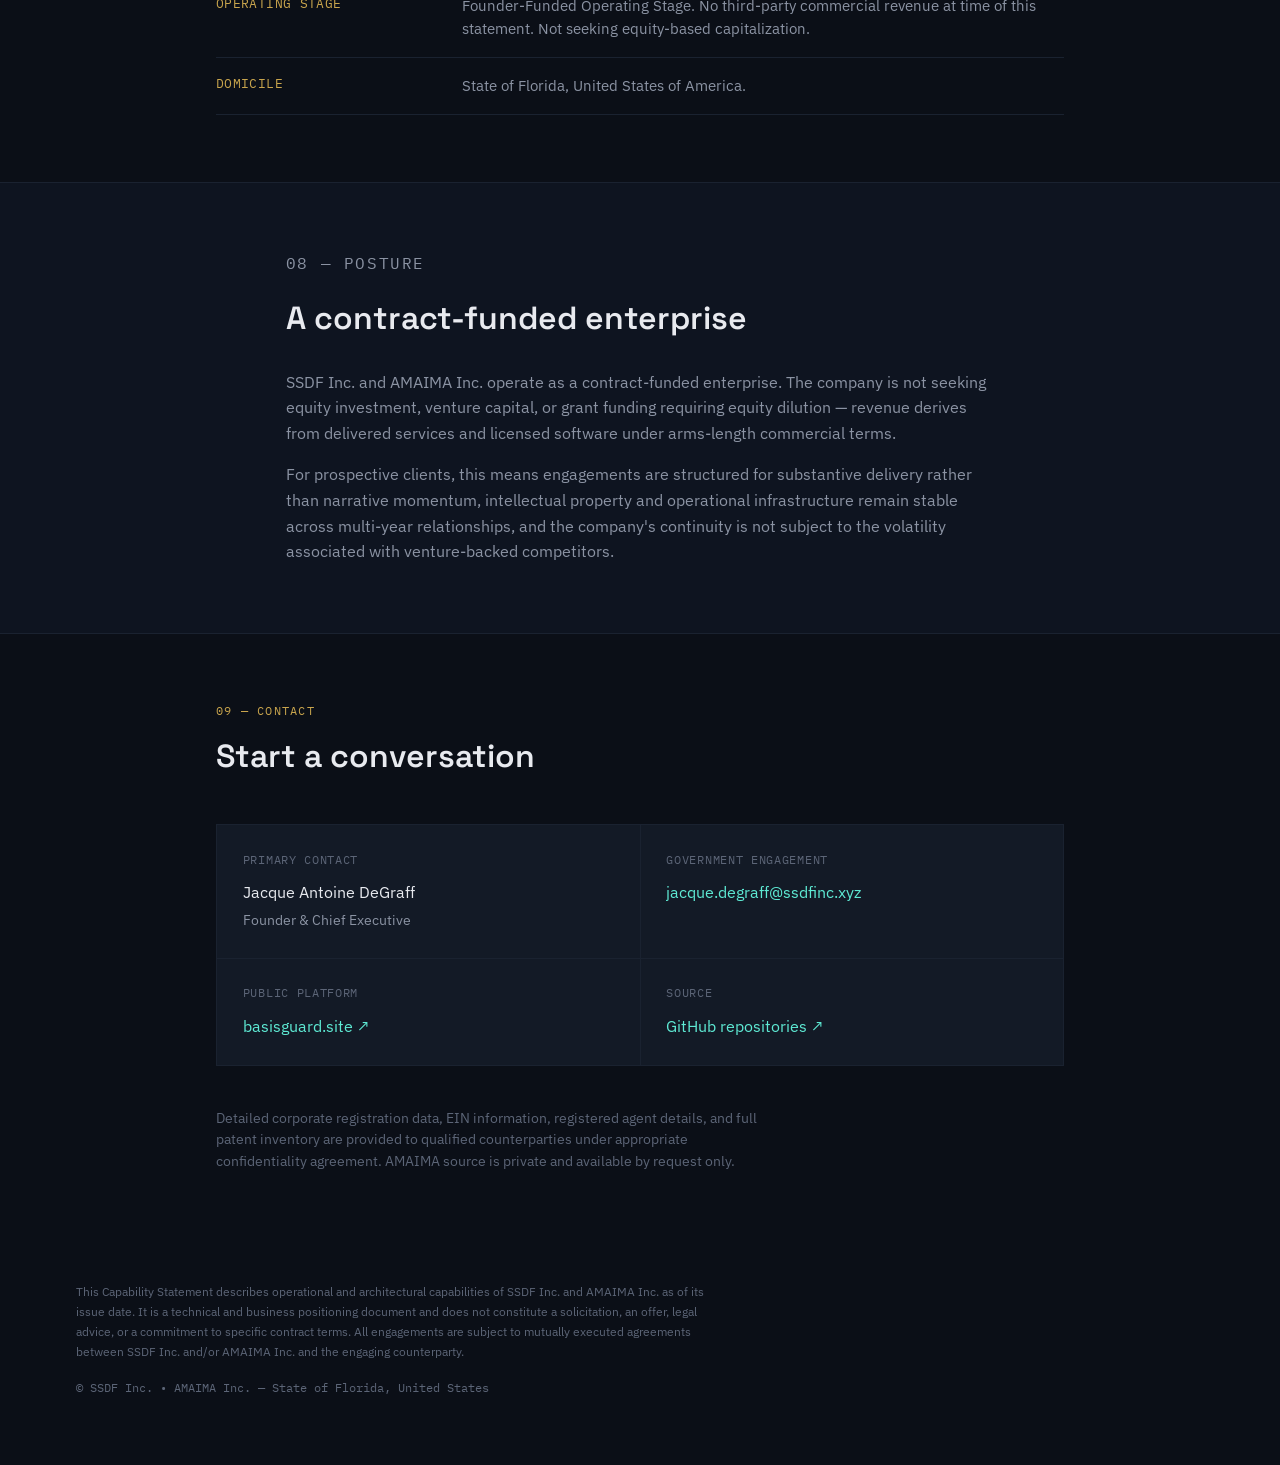
==== commit 5ff827ea: "Fill StackDesk and SSDF Digital Commerce site URLs StackDesk now points at stackdesk.online. Add SSD" ====
--- a/index.html
+++ b/index.html
@@ -112,8 +112,8 @@
       <h2 class="section-title reveal">Repositories first. Sites when they exist.</h2>
       <p class="section-lede reveal">
         Product links point at GitHub source. AMAIMA is private — access is by request only; the public
-        product surface is BasisGuard. Genesis-Engine and StackDesk site URLs are reserved as placeholders
-        until those domains go live.
+        product surface is BasisGuard. StackDesk is live at stackdesk.online. SSDF Digital Commerce is
+        live at ssdf.site. Genesis-Engine's site URL remains a placeholder until that domain goes live.
       </p>
       <div class="source-grid">
 
@@ -180,7 +180,29 @@
             <div class="source-row">
               <span class="source-row-label">Site</span>
               <div>
-                <span class="source-placeholder">Site URL forthcoming</span>
+                <a href="https://stackdesk.online" target="_blank" rel="noopener">stackdesk.online</a>
+              </div>
+            </div>
+          </div>
+        </article>
+
+        <article class="source-card reveal">
+          <div class="source-card-head">
+            <p class="cap-tag">COM</p>
+          </div>
+          <h3>SSDF Digital Commerce</h3>
+          <p>First-party storefront and merchant desk for SSDF Inc. — priced in USD, settled in USDC on Base. Humans and agents buy the same SKUs.</p>
+          <div class="source-links">
+            <div class="source-row">
+              <span class="source-row-label">Source</span>
+              <div>
+                <a href="https://github.com/CreoDAMO/SSDF_DigitalCommerce" target="_blank" rel="noopener">github.com/CreoDAMO/SSDF_DigitalCommerce</a>
+              </div>
+            </div>
+            <div class="source-row">
+              <span class="source-row-label">Site</span>
+              <div>
+                <a href="https://ssdf.site" target="_blank" rel="noopener">ssdf.site</a>
               </div>
             </div>
           </div>
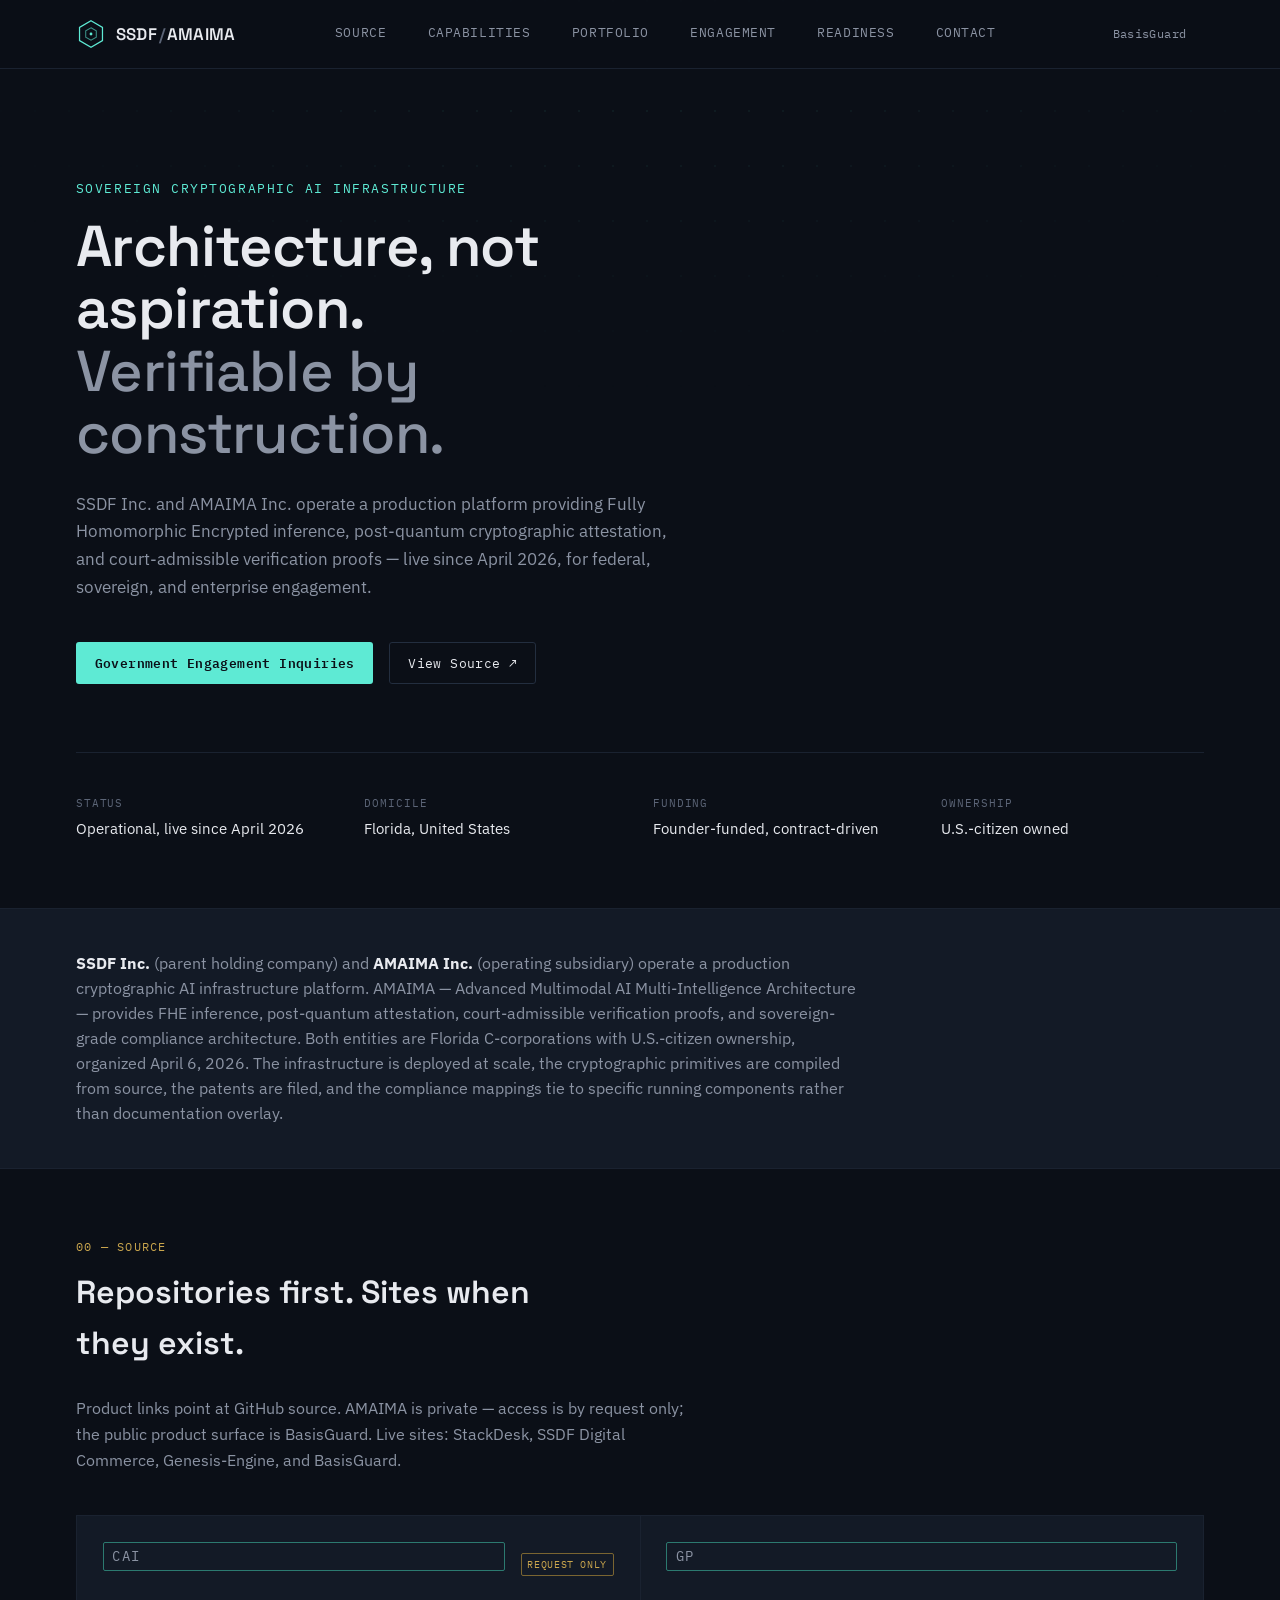
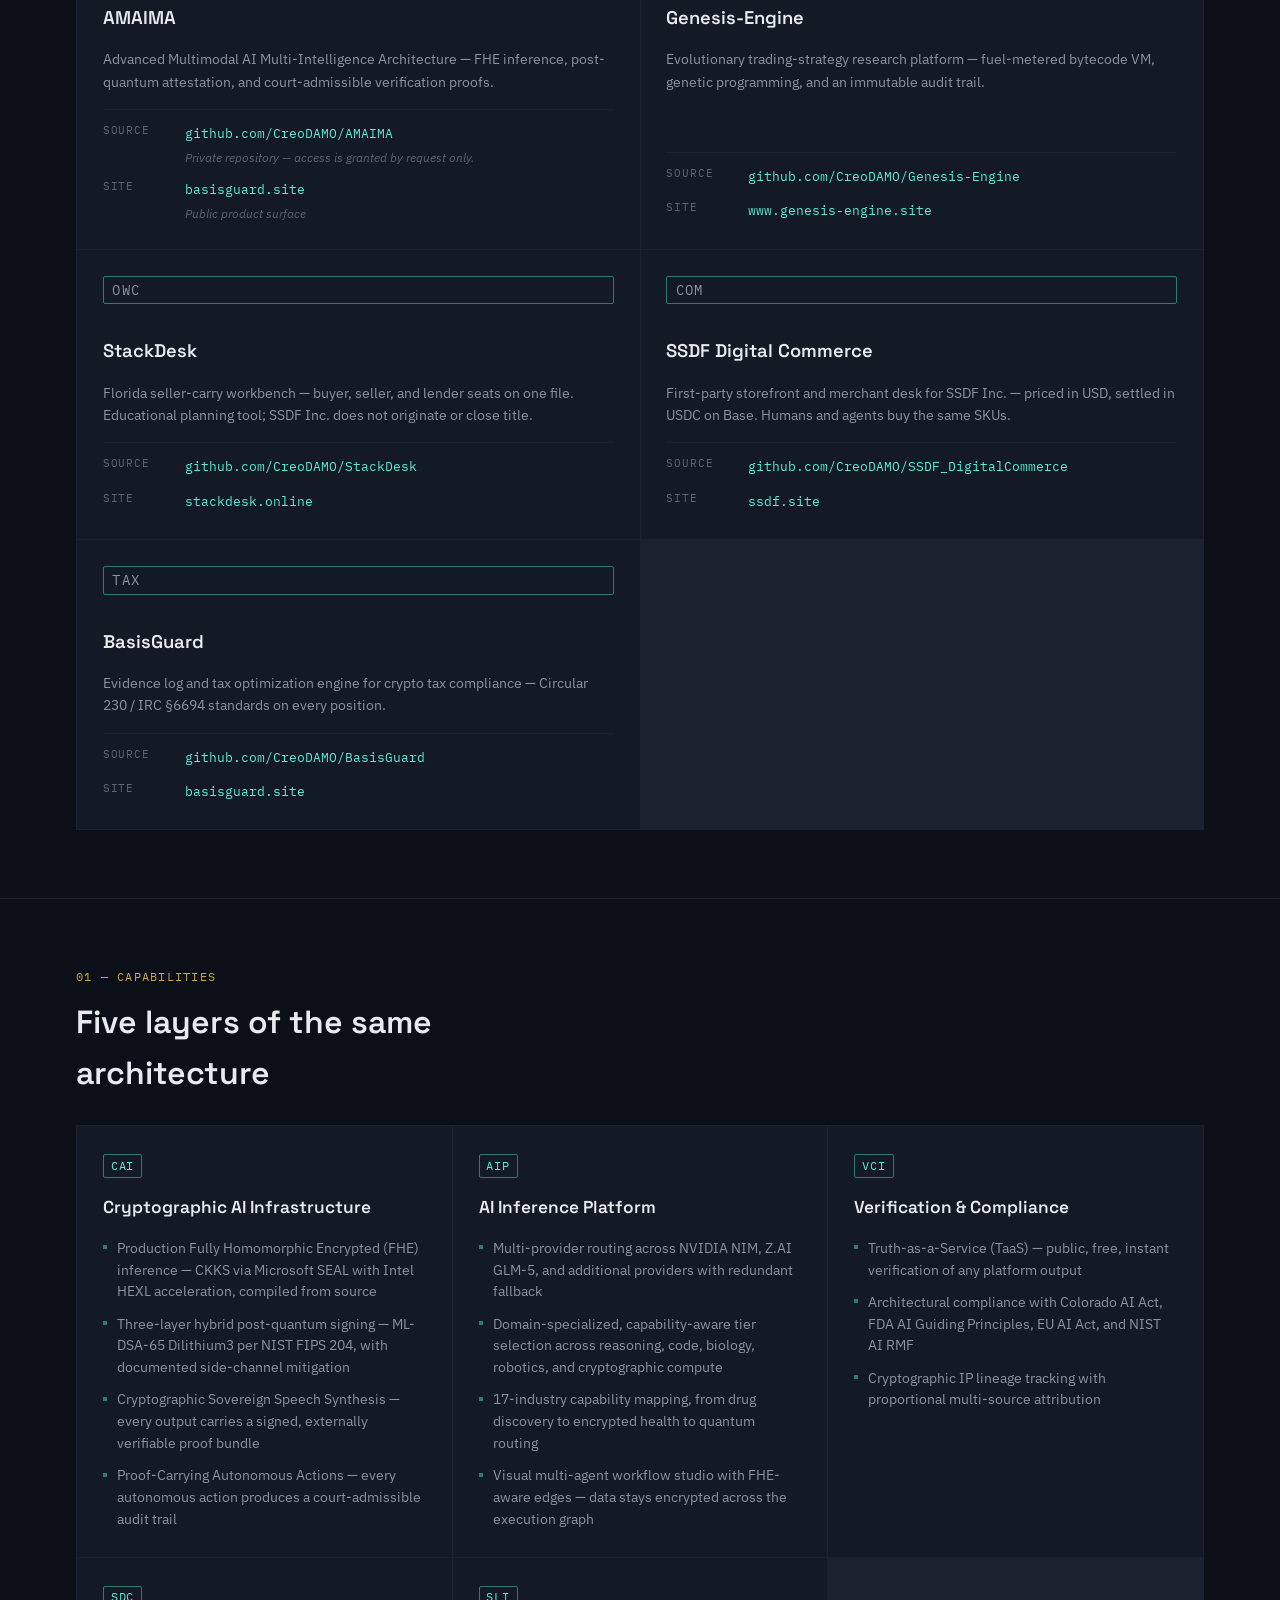
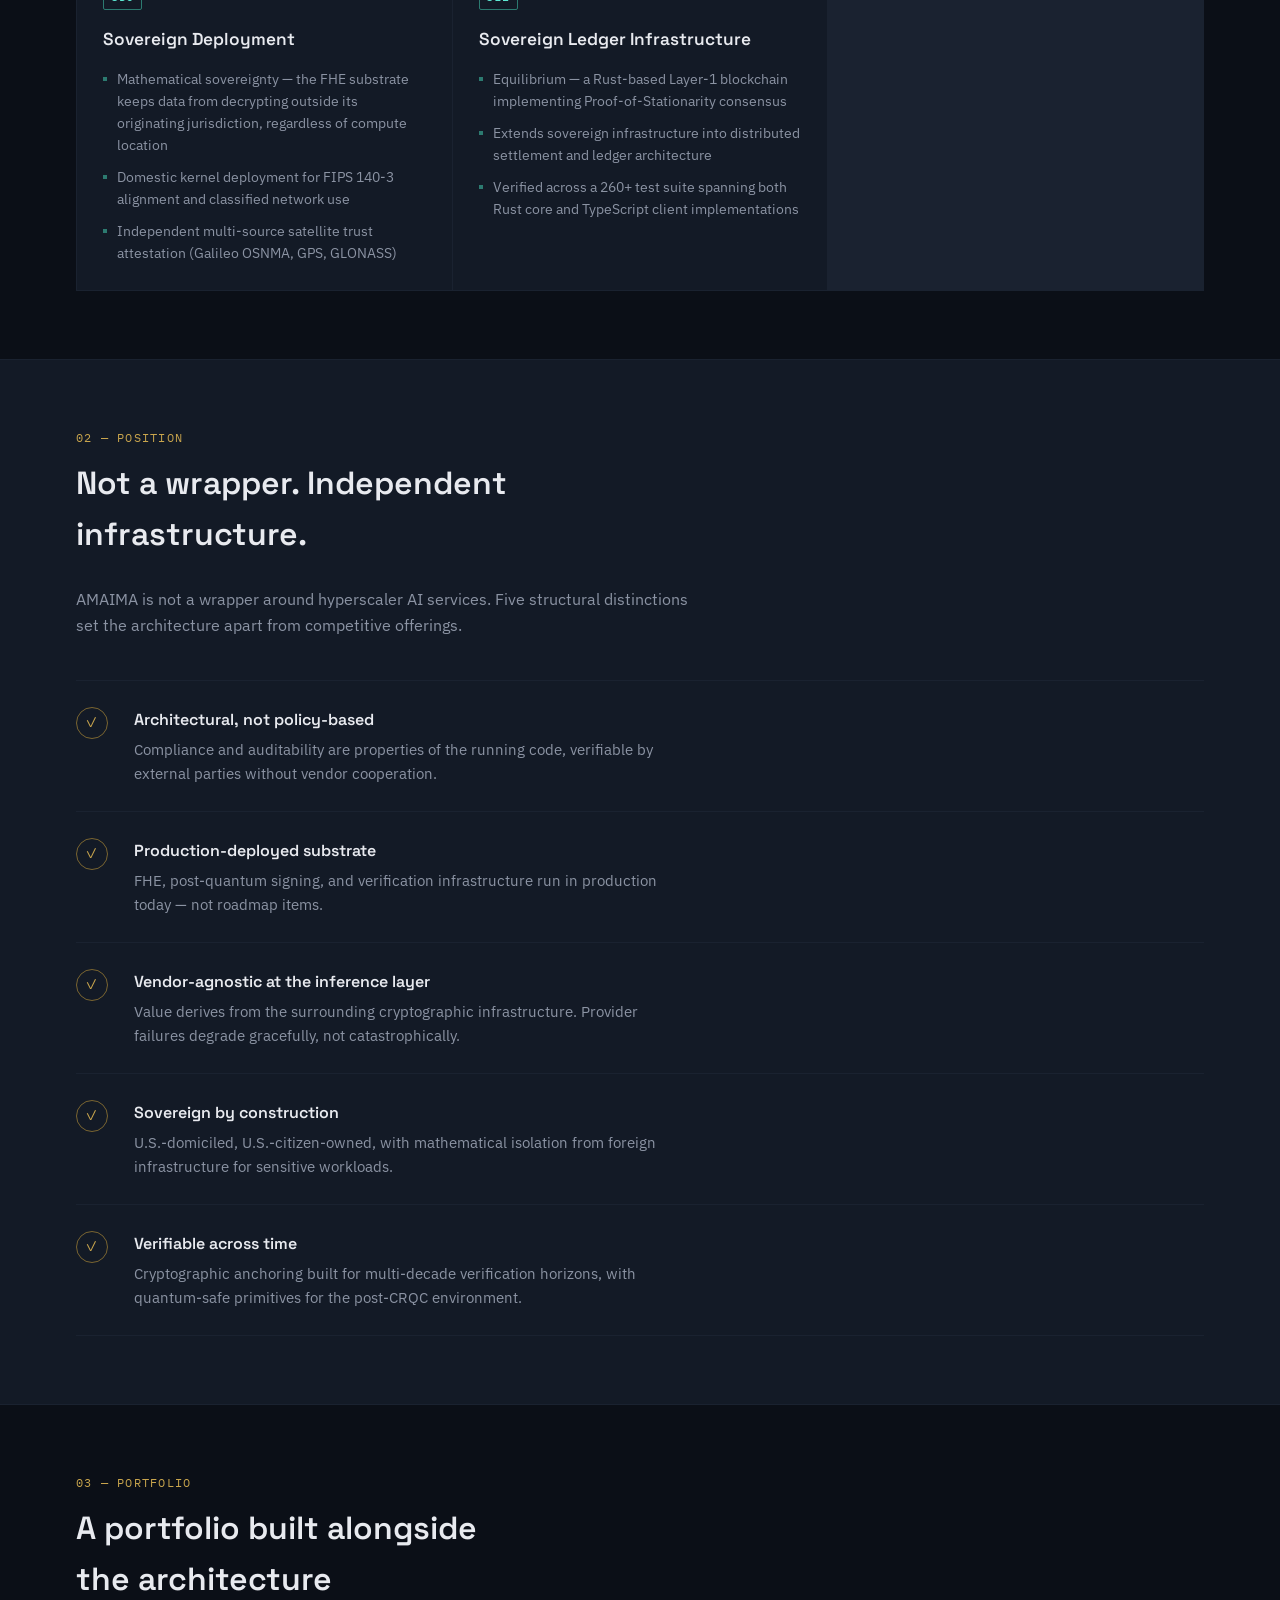
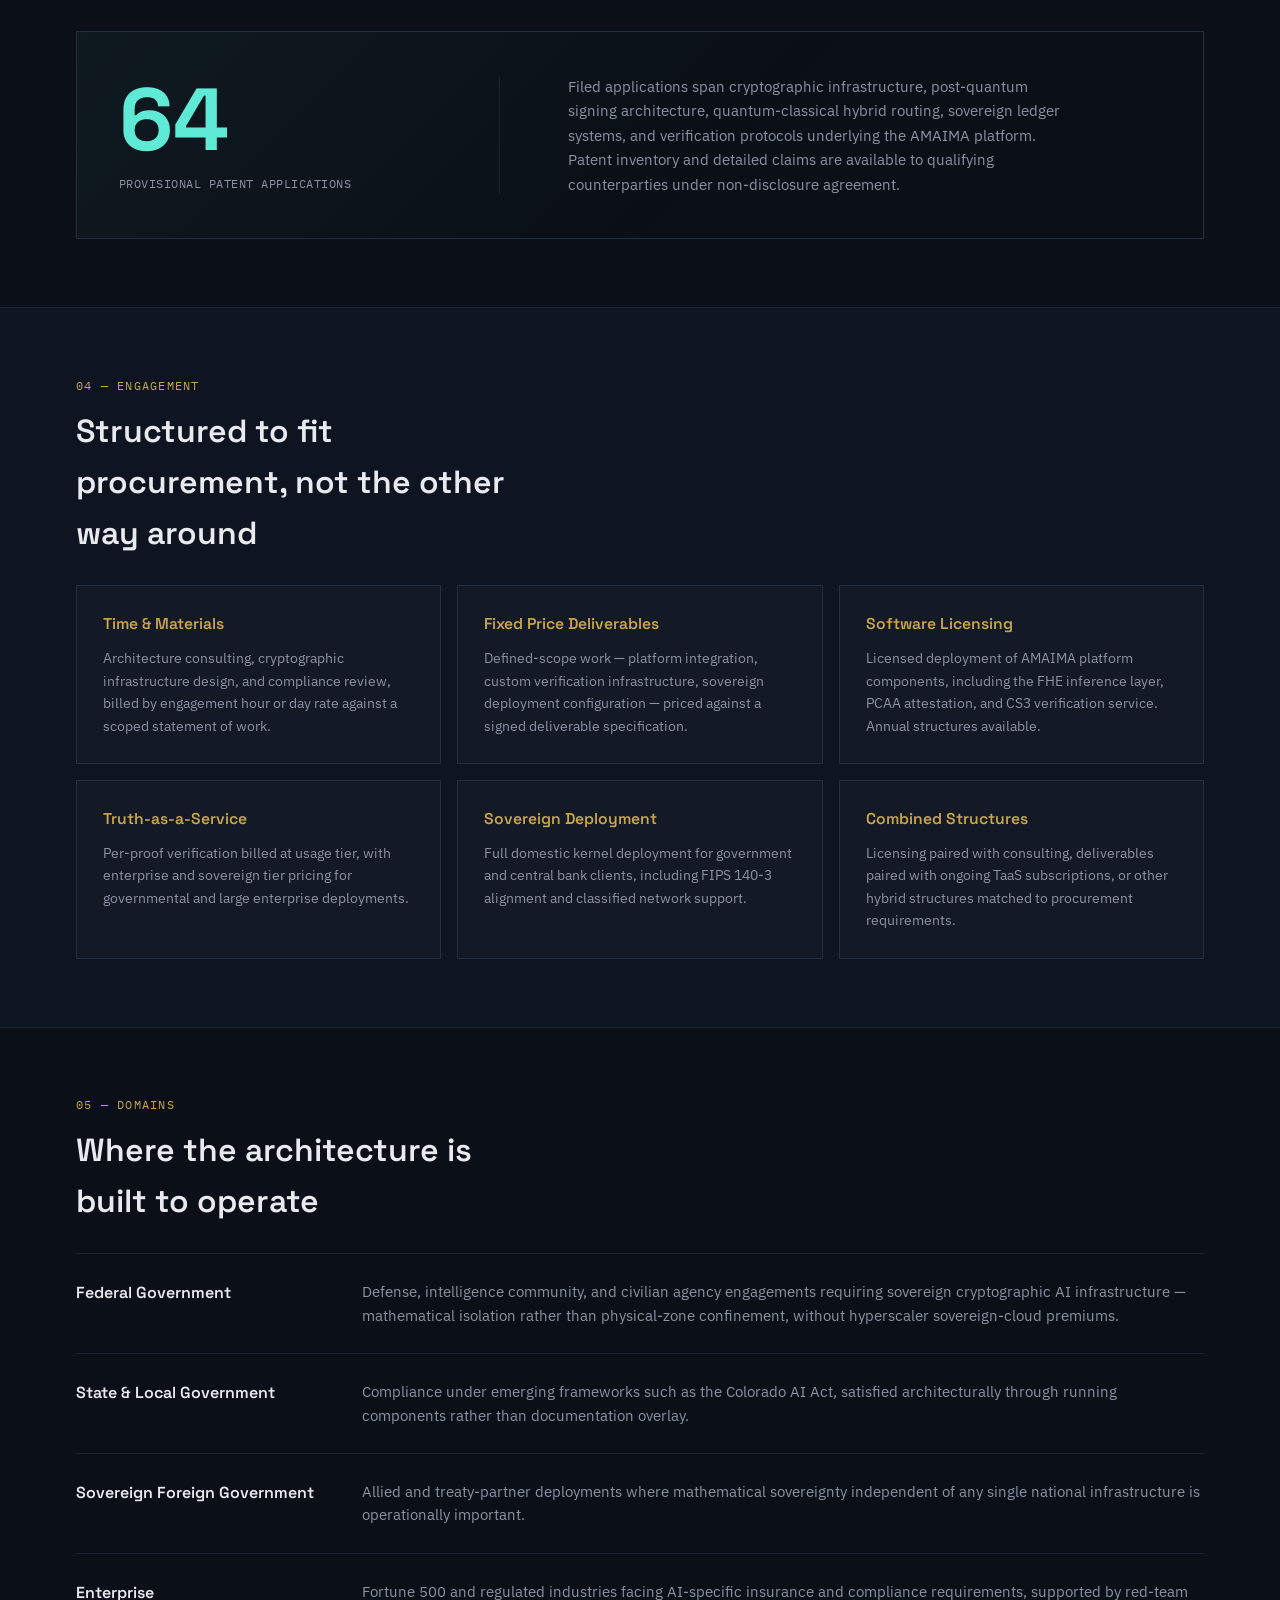
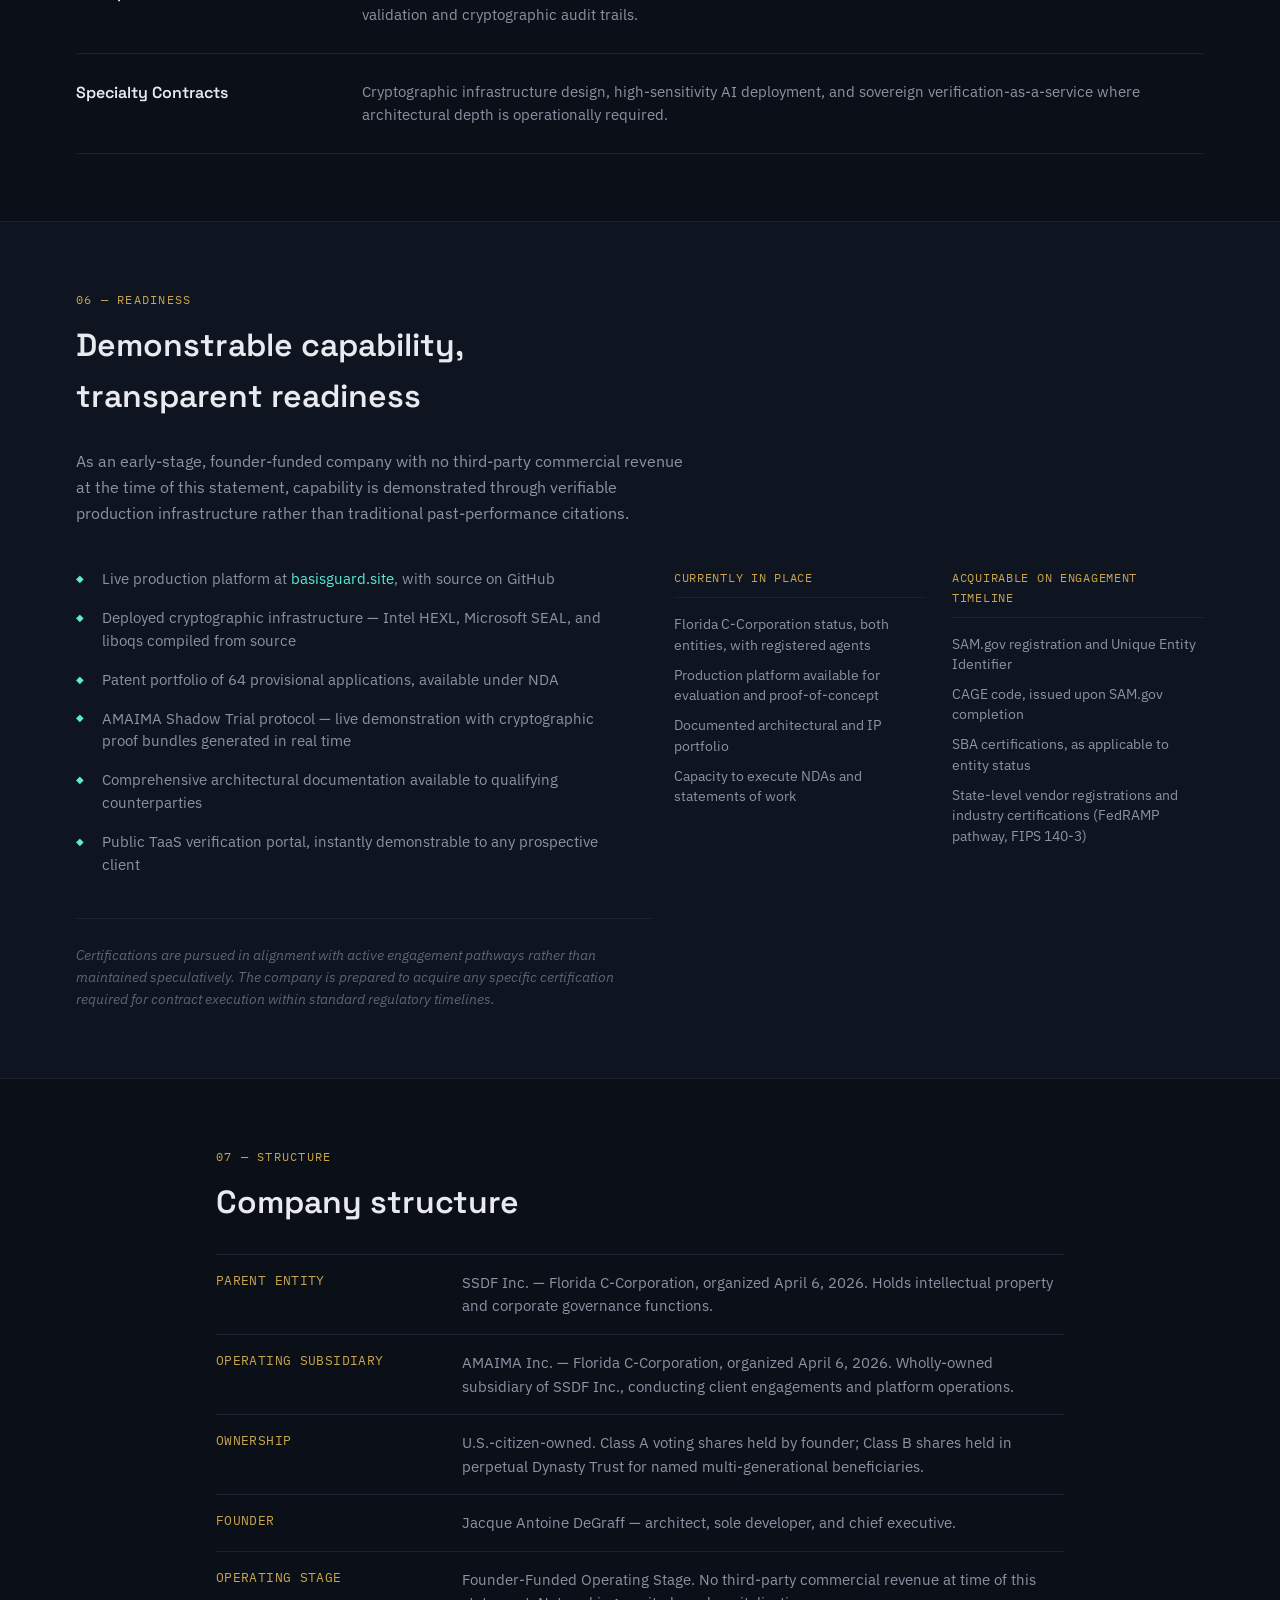
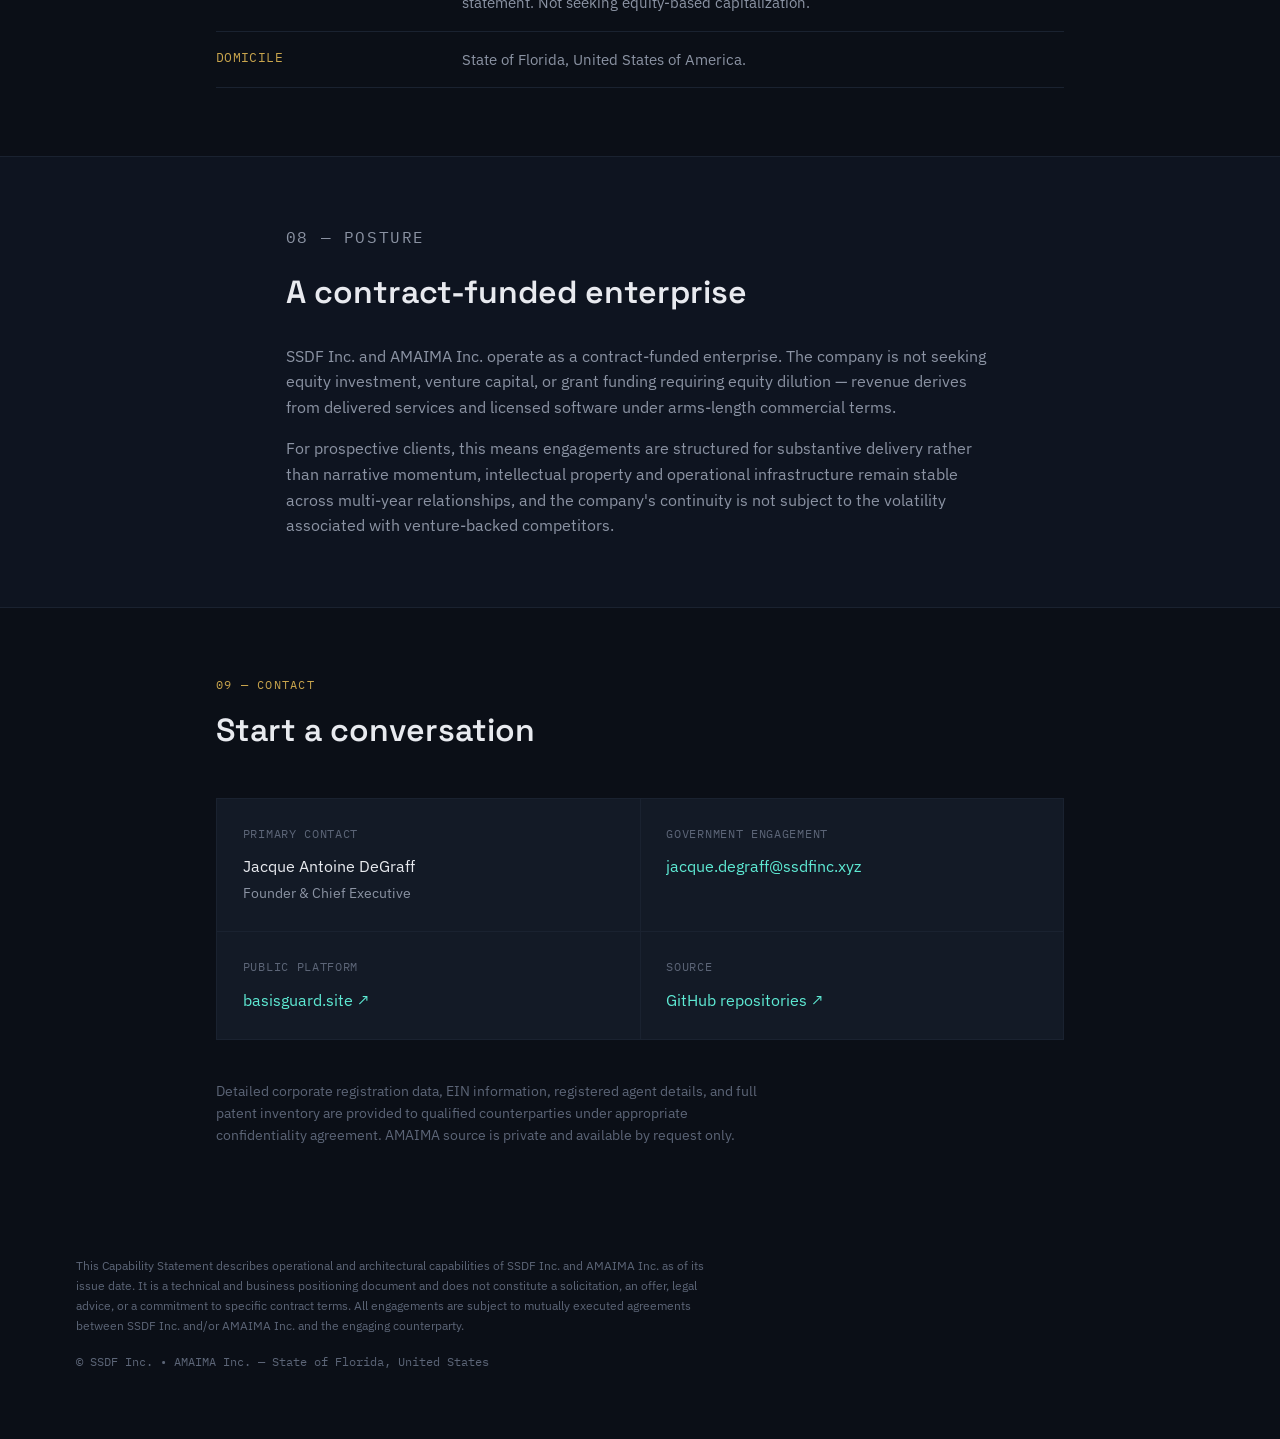
==== commit ba5995bc: "Add Genesis-Engine live site URL Point Genesis-Engine at https://www.genesis-engine.site. No remaini" ====
--- a/index.html
+++ b/index.html
@@ -112,8 +112,8 @@
       <h2 class="section-title reveal">Repositories first. Sites when they exist.</h2>
       <p class="section-lede reveal">
         Product links point at GitHub source. AMAIMA is private — access is by request only; the public
-        product surface is BasisGuard. StackDesk is live at stackdesk.online. SSDF Digital Commerce is
-        live at ssdf.site. Genesis-Engine's site URL remains a placeholder until that domain goes live.
+        product surface is BasisGuard. Live sites: StackDesk, SSDF Digital Commerce, Genesis-Engine, and
+        BasisGuard.
       </p>
       <div class="source-grid">
 
@@ -158,7 +158,7 @@
             <div class="source-row">
               <span class="source-row-label">Site</span>
               <div>
-                <span class="source-placeholder">Site URL forthcoming</span>
+                <a href="https://www.genesis-engine.site" target="_blank" rel="noopener">www.genesis-engine.site</a>
               </div>
             </div>
           </div>
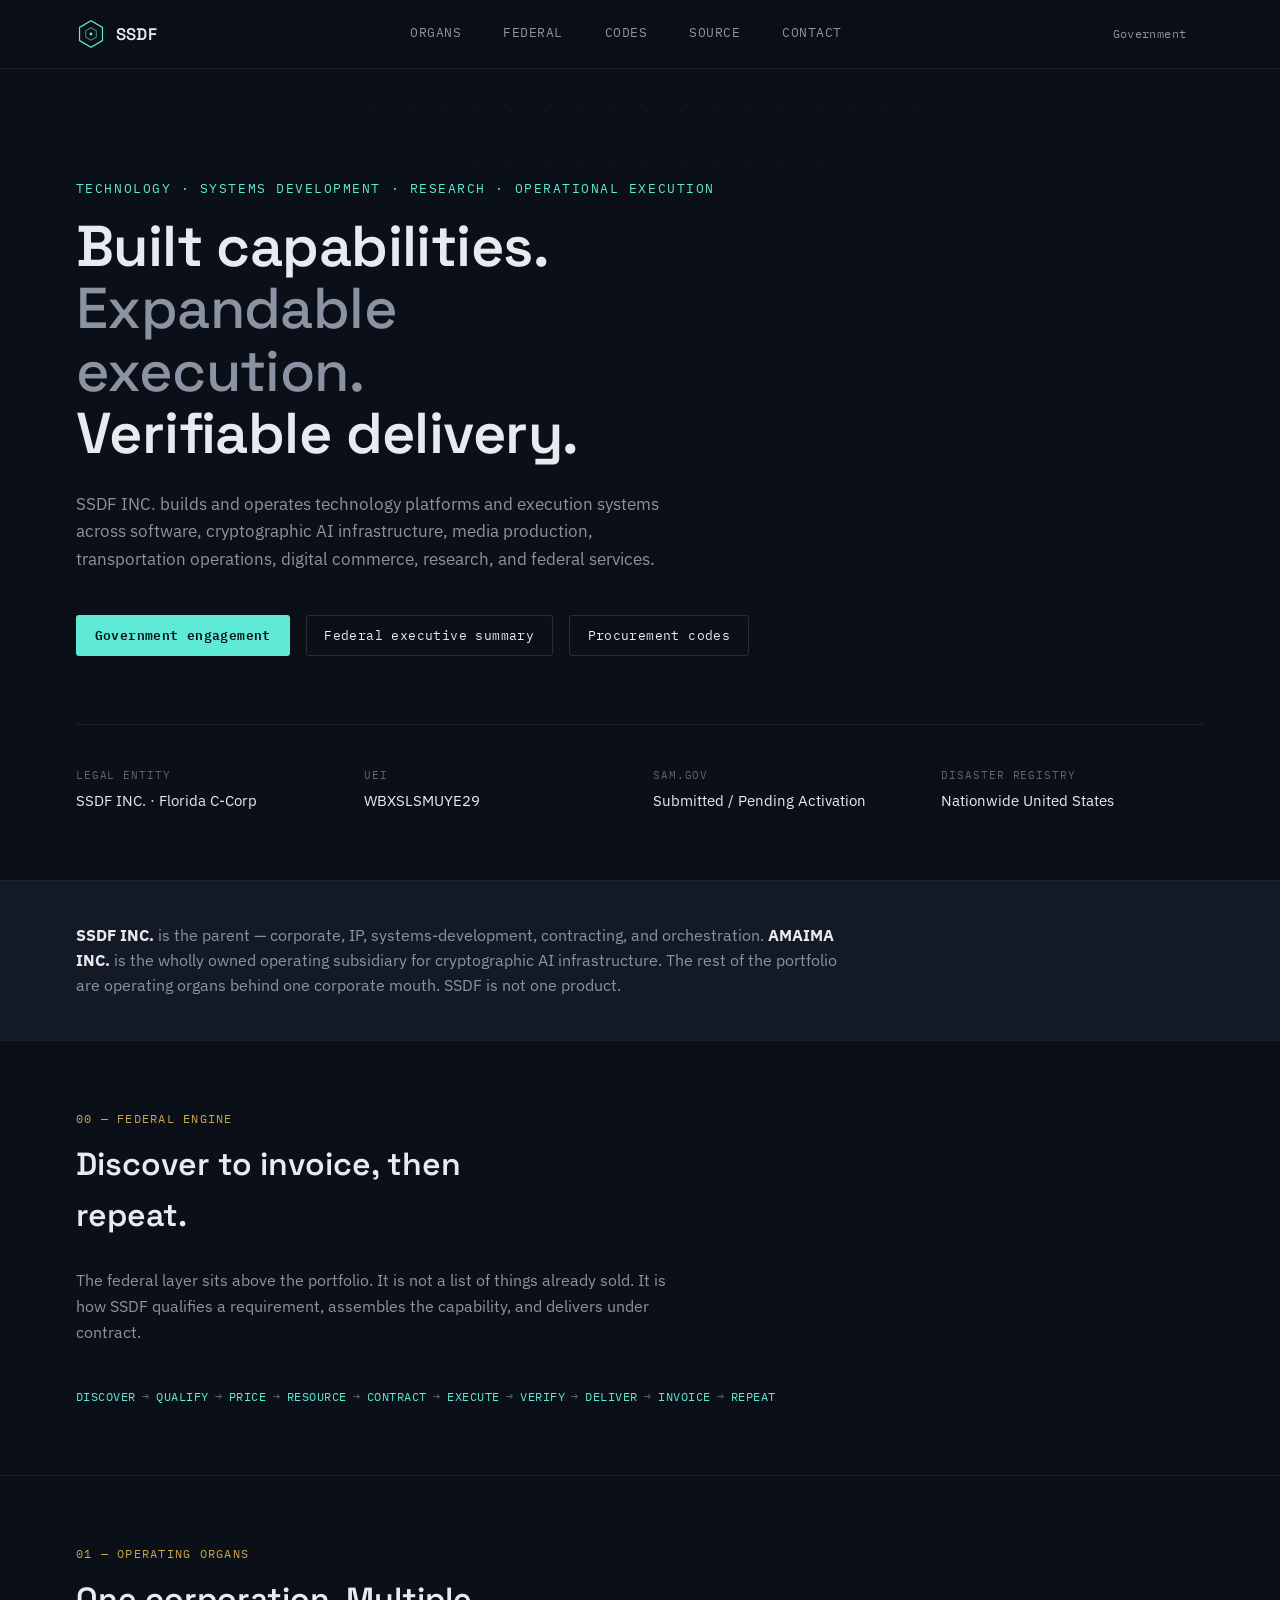
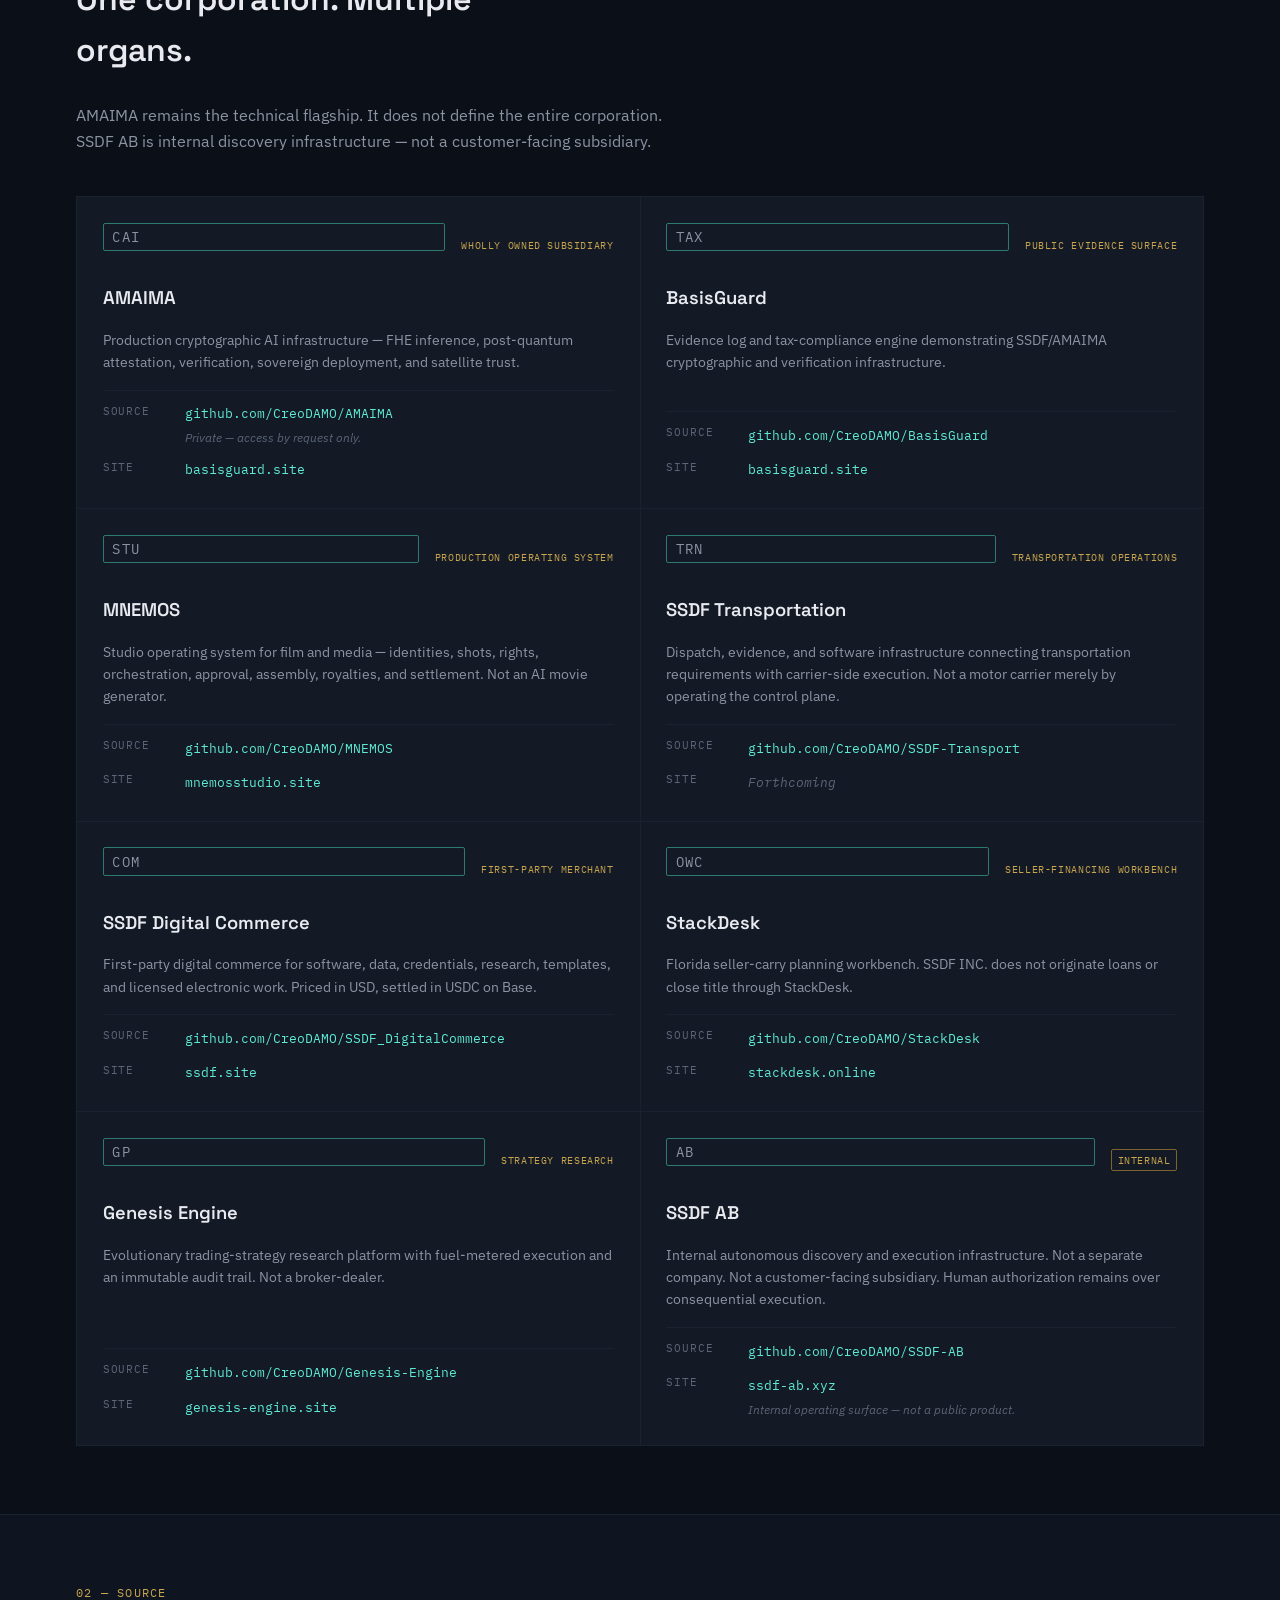
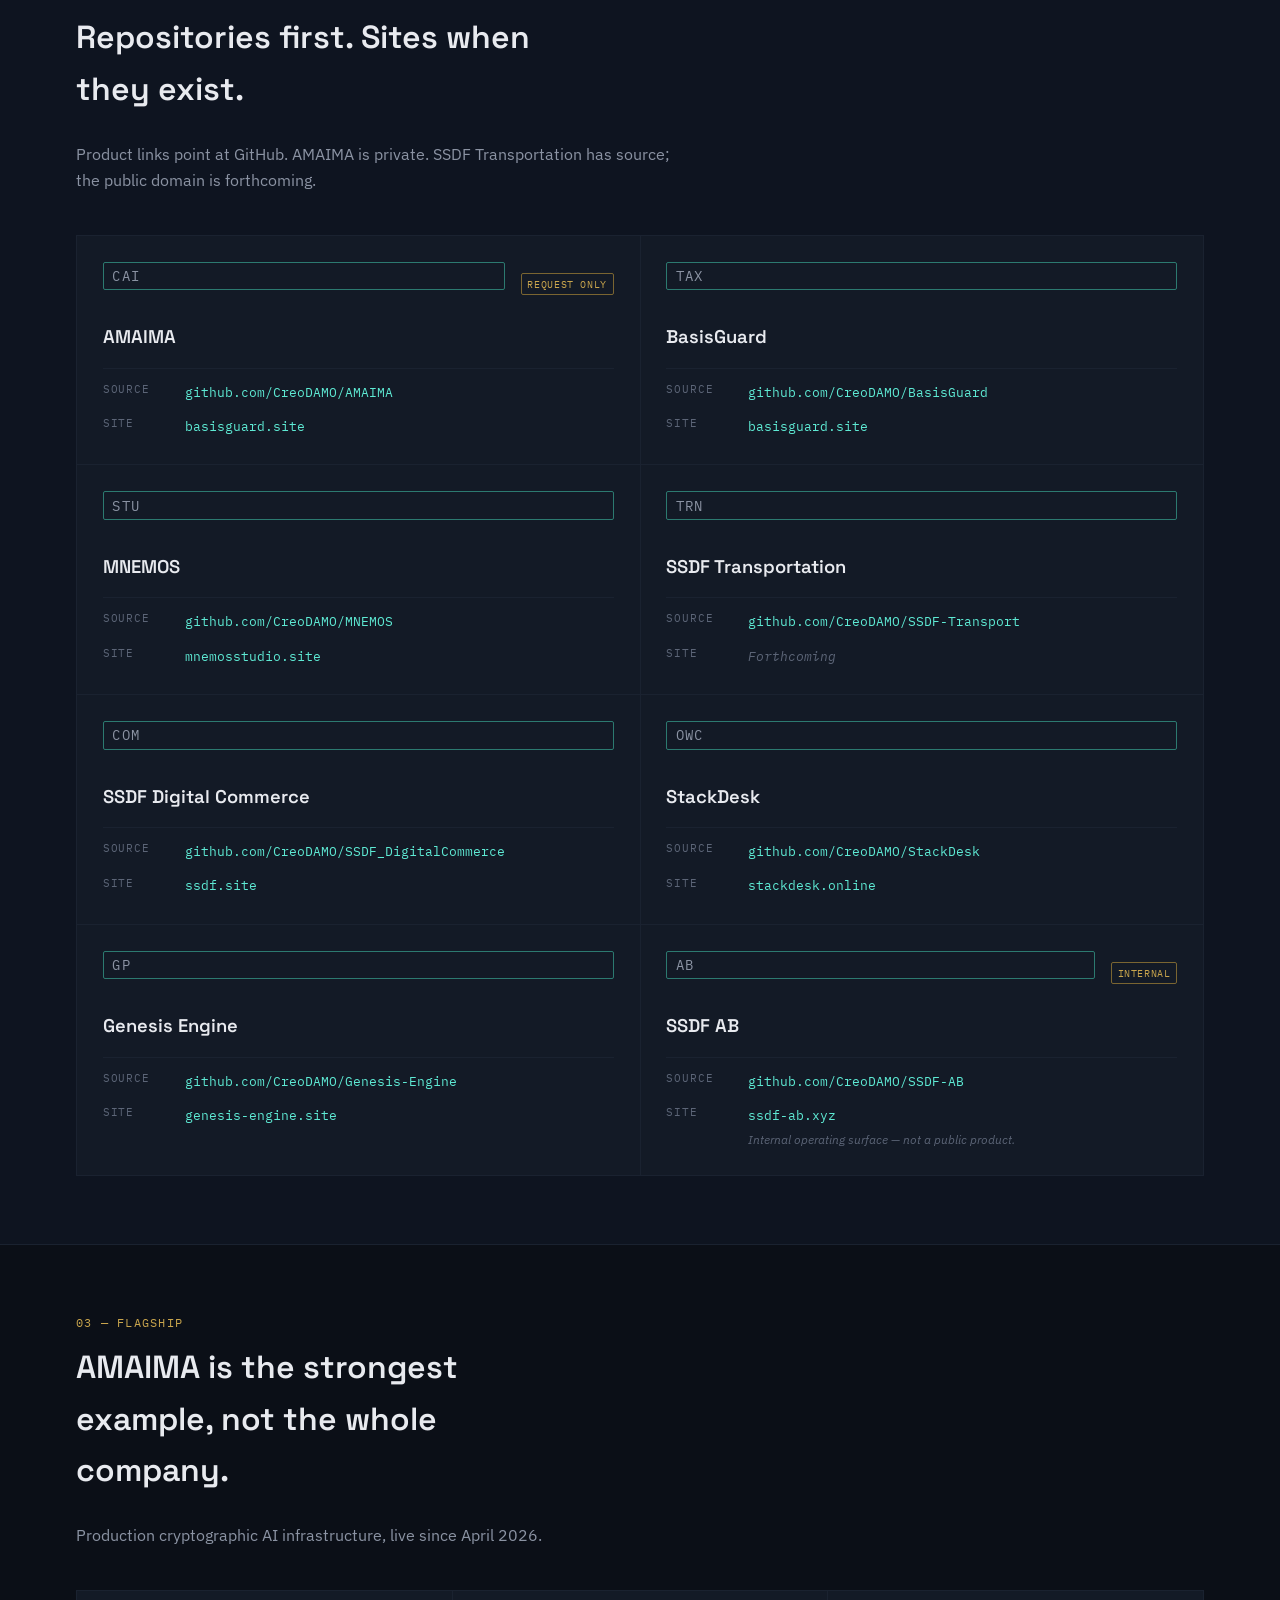
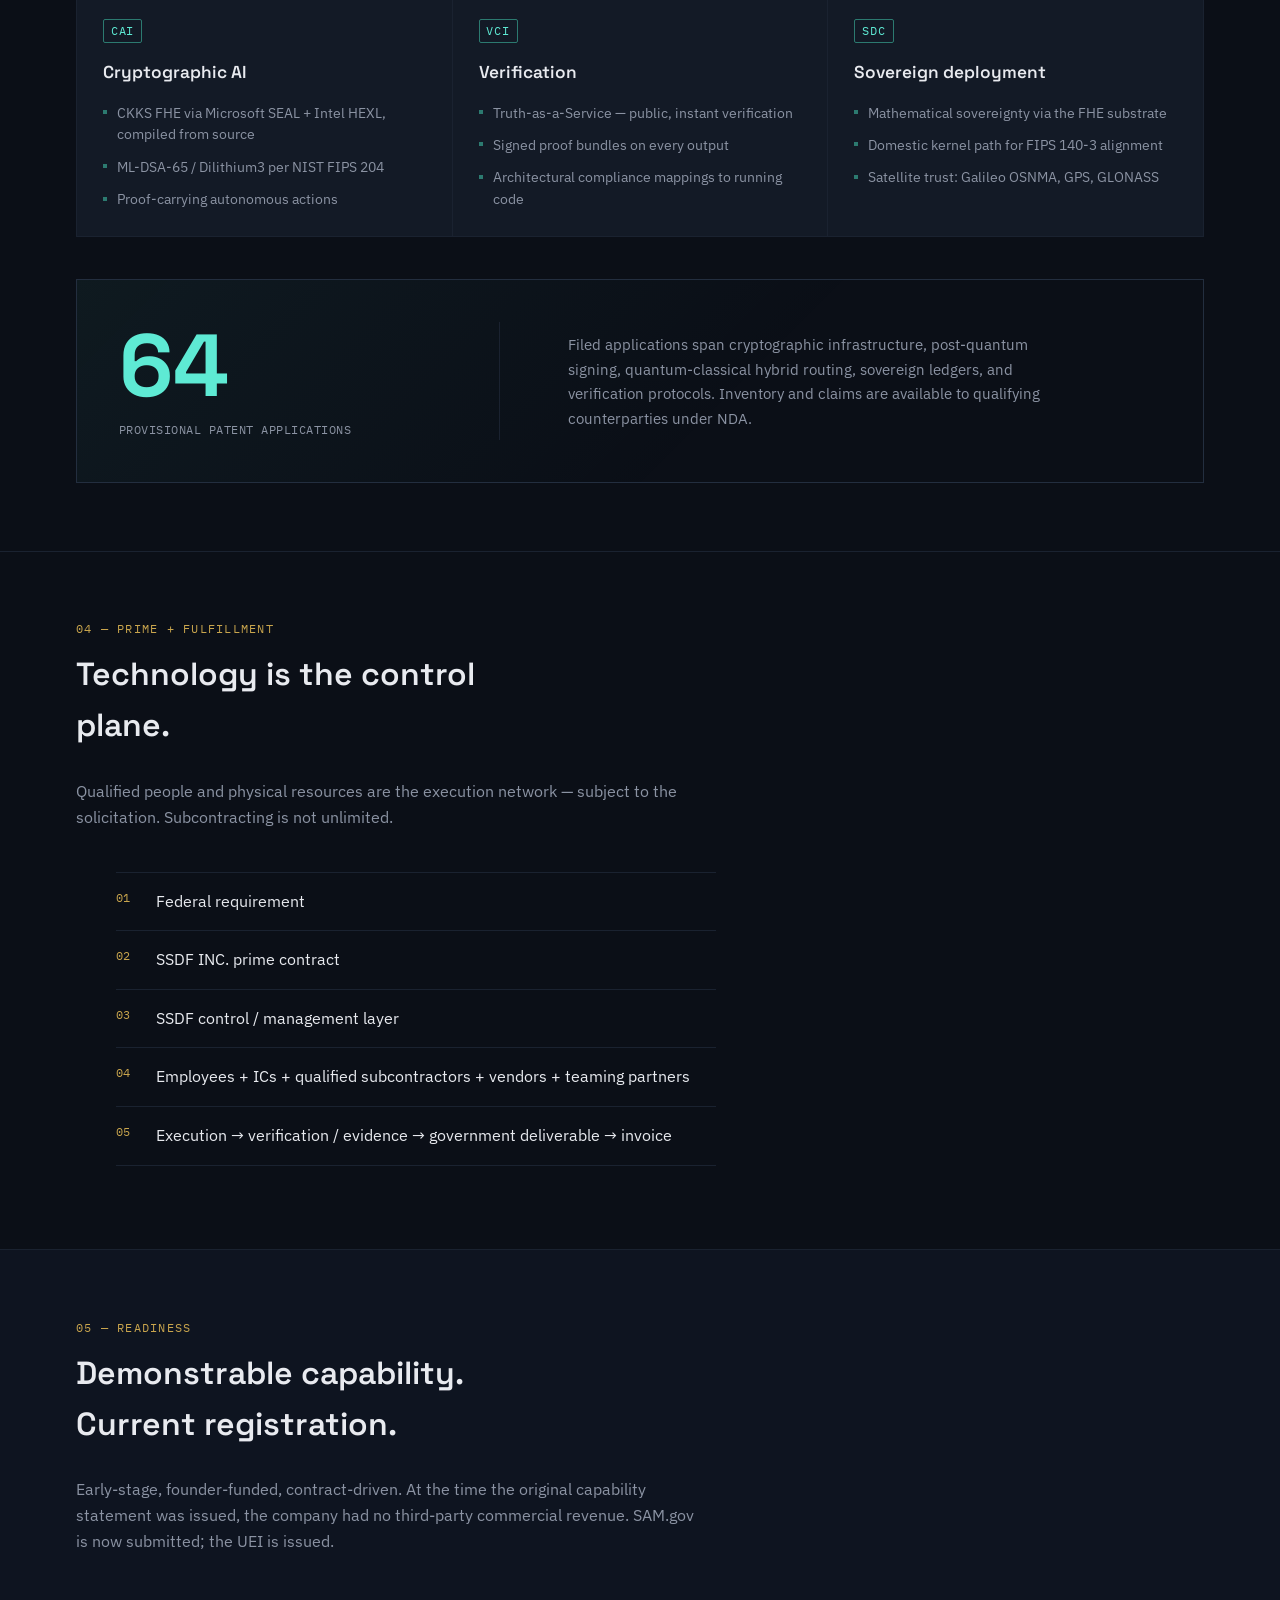
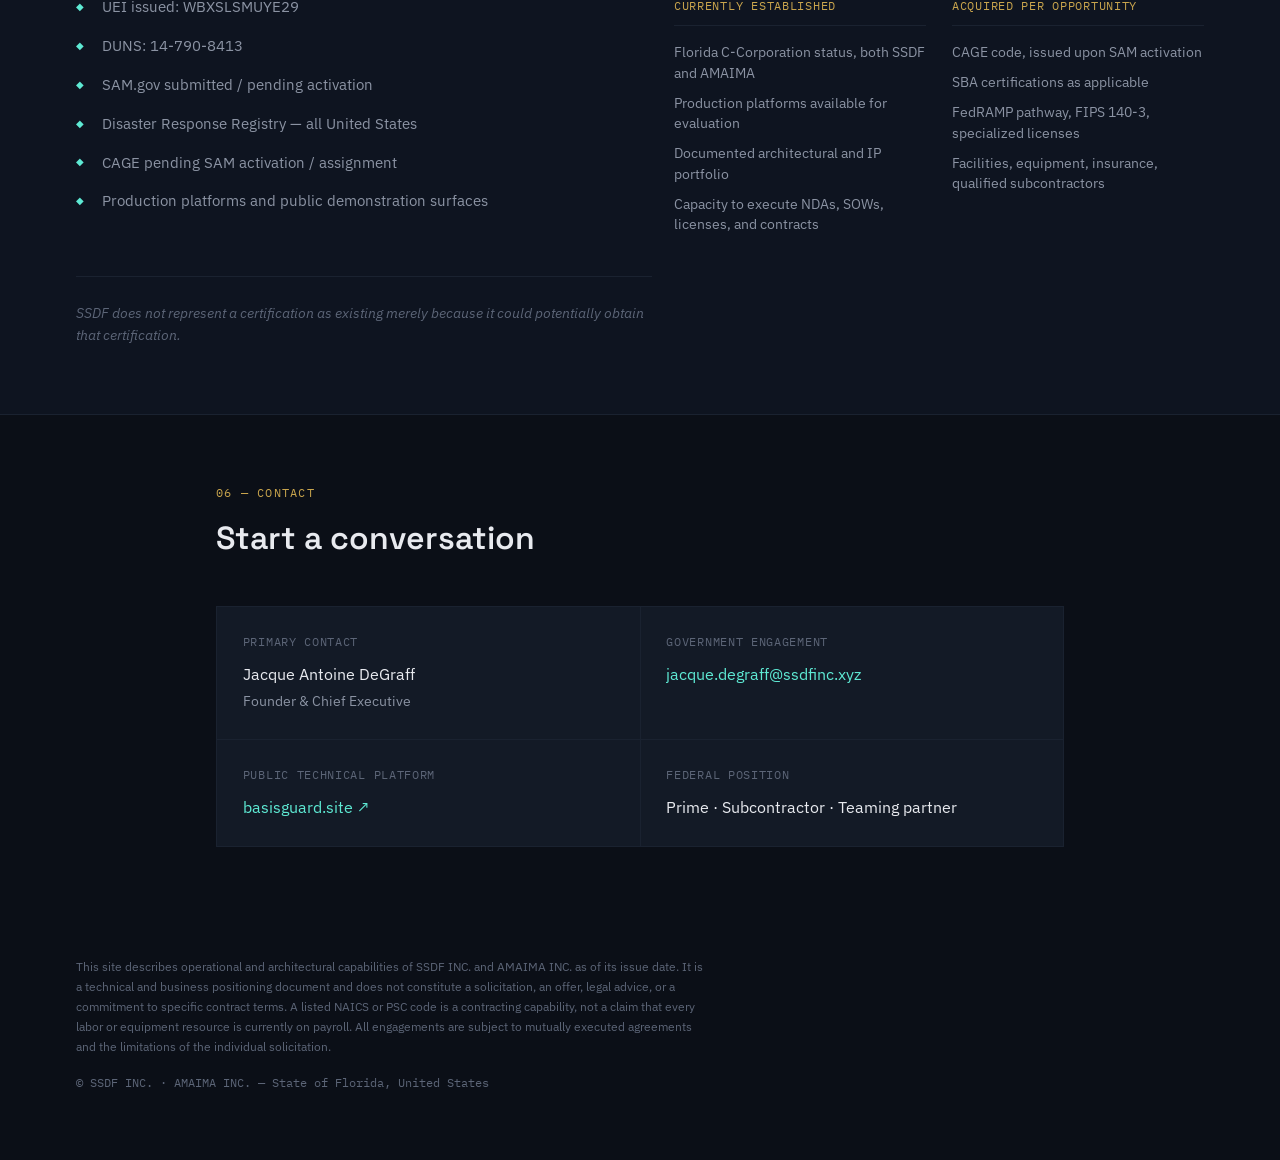
==== commit 6f53374d: "Present SSDF as the operating system, not an AMAIMA-only statement. Rebuild the public site around t" ====
--- a/index.html
+++ b/index.html
@@ -4,22 +4,29 @@
 <script>document.documentElement.classList.add('js');</script>
 <meta charset="UTF-8" />
 <meta name="viewport" content="width=device-width, initial-scale=1.0" />
-<title>SSDF Inc. &amp; AMAIMA Inc. — Sovereign Cryptographic AI Infrastructure</title>
-<meta name="description" content="SSDF Inc. and AMAIMA Inc. operate a production cryptographic AI infrastructure platform providing FHE inference, post-quantum attestation, and sovereign-grade compliance for federal, sovereign, and enterprise engagement." />
+<title>SSDF INC. — Technology, systems development, research, operational execution</title>
+<meta name="description" content="SSDF INC. builds and operates technology platforms and execution systems across software, cryptographic AI infrastructure, media production, transportation operations, digital commerce, research, and federal services." />
+<link rel="canonical" href="https://www.ssdfinc.xyz/">
+<link rel="icon" href="/favicon.svg" type="image/svg+xml">
+<meta property="og:type" content="website">
+<meta property="og:site_name" content="SSDF INC.">
+<meta property="og:title" content="SSDF INC. — Built capabilities. Expandable execution. Verifiable delivery.">
+<meta property="og:description" content="SSDF INC. is a technology, systems-development, research, and operational execution company. AMAIMA is the technical flagship, not the whole corporation.">
+<meta property="og:url" content="https://www.ssdfinc.xyz/">
+<meta property="og:image" content="https://www.ssdfinc.xyz/og.jpg">
+<meta name="twitter:card" content="summary_large_image">
 <link rel="preconnect" href="https://fonts.googleapis.com">
 <link rel="preconnect" href="https://fonts.gstatic.com" crossorigin>
 <link href="https://fonts.googleapis.com/css2?family=Space+Grotesk:wght@400;500;600;700&family=IBM+Plex+Sans:wght@400;500;600;700&family=IBM+Plex+Mono:wght@400;500;600&display=swap" rel="stylesheet">
-<link rel="stylesheet" href="styles.css">
+<link rel="stylesheet" href="/styles.css">
 </head>
 <body>
-
 <div class="lattice-veil" aria-hidden="true"></div>
-
 <a class="skip-link" href="#main">Skip to content</a>
 
 <header class="site-header" id="top">
   <div class="wrap header-inner">
-    <a class="brand" href="#top">
+    <a class="brand" href="/">
       <span class="brand-mark" aria-hidden="true">
         <svg viewBox="0 0 34 34" width="30" height="30">
           <polygon points="17,2 30,9.5 30,24.5 17,32 4,24.5 4,9.5" fill="none" stroke="currentColor" stroke-width="1.4"/>
@@ -27,534 +34,390 @@
           <circle cx="17" cy="17" r="1.6" fill="currentColor"/>
         </svg>
       </span>
-      <span class="brand-word">SSDF<span class="brand-sep">/</span>AMAIMA</span>
+      <span class="brand-word">SSDF</span>
     </a>
-
     <nav class="primary-nav" aria-label="Primary">
-      <a href="#source">Source</a>
-      <a href="#capabilities">Capabilities</a>
-      <a href="#portfolio">Portfolio</a>
-      <a href="#engagement">Engagement</a>
-      <a href="#readiness">Readiness</a>
-      <a href="#contact">Contact</a>
+      <a href="/#organs">Organs</a>
+      <a href="/federal">Federal</a>
+      <a href="/federal/codes">Codes</a>
+      <a href="/#source">Source</a>
+      <a href="/#contact">Contact</a>
     </nav>
-
     <div class="header-cta">
-      <a class="btn btn-ghost" href="https://basisguard.site" target="_blank" rel="noopener">BasisGuard</a>
+      <a class="btn btn-ghost" href="mailto:jacque.degraff@ssdfinc.xyz">Government</a>
       <button class="nav-toggle" id="navToggle" aria-expanded="false" aria-controls="mobileNav" aria-label="Open menu">
         <span></span><span></span><span></span>
       </button>
     </div>
   </div>
-
   <nav class="mobile-nav" id="mobileNav" aria-label="Mobile">
-    <a href="#source">Source</a>
-    <a href="#capabilities">Capabilities</a>
-    <a href="#portfolio">Portfolio</a>
-    <a href="#engagement">Engagement</a>
-    <a href="#readiness">Readiness</a>
-    <a href="#contact">Contact</a>
-    <a href="https://basisguard.site" target="_blank" rel="noopener">BasisGuard ↗</a>
+    <a href="/#organs">Organs</a>
+    <a href="/federal">Federal</a>
+    <a href="/federal/codes">Codes</a>
+    <a href="/#source">Source</a>
+    <a href="/#contact">Contact</a>
+    <a href="mailto:jacque.degraff@ssdfinc.xyz">Government ↗</a>
   </nav>
 </header>
 
 <main id="main">
-
-  <!-- HERO -->
   <section class="hero">
-    <div class="wrap hero-inner">
-      <p class="eyebrow reveal">Sovereign Cryptographic AI Infrastructure</p>
+    <div class="wrap">
+      <p class="eyebrow reveal">Technology · Systems development · Research · Operational execution</p>
       <h1 class="hero-headline reveal">
-        Architecture, not aspiration.<br>
-        <span class="hero-headline-accent">Verifiable by construction.</span>
+        Built capabilities.<br>
+        <span class="hero-headline-accent">Expandable execution.</span><br>
+        Verifiable delivery.
       </h1>
       <p class="hero-sub reveal">
-        SSDF Inc. and AMAIMA Inc. operate a production platform providing Fully Homomorphic
-        Encrypted inference, post-quantum cryptographic attestation, and court-admissible
-        verification proofs — live since April 2026, for federal, sovereign, and enterprise
-        engagement.
+        SSDF INC. builds and operates technology platforms and execution systems across software,
+        cryptographic AI infrastructure, media production, transportation operations, digital commerce,
+        research, and federal services.
       </p>
       <div class="hero-actions reveal">
-        <a class="btn btn-primary" href="mailto:federal@amaima.live">Government Engagement Inquiries</a>
-        <a class="btn btn-outline" href="#source">View Source ↗</a>
-      </div>
-
+        <a class="btn btn-primary" href="mailto:jacque.degraff@ssdfinc.xyz">Government engagement</a>
+        <a class="btn btn-outline" href="/federal">Federal executive summary</a>
+        <a class="btn btn-outline" href="/federal/codes">Procurement codes</a>
+      </div>
       <dl class="hero-facts reveal">
-        <div><dt>Status</dt><dd>Operational, live since April 2026</dd></div>
-        <div><dt>Domicile</dt><dd>Florida, United States</dd></div>
-        <div><dt>Funding</dt><dd>Founder-funded, contract-driven</dd></div>
-        <div><dt>Ownership</dt><dd>U.S.-citizen owned</dd></div>
+        <div><dt>Legal entity</dt><dd>SSDF INC. · Florida C-Corp</dd></div>
+        <div><dt>UEI</dt><dd>WBXSLSMUYE29</dd></div>
+        <div><dt>SAM.gov</dt><dd>Submitted / Pending Activation</dd></div>
+        <div><dt>Disaster registry</dt><dd>Nationwide United States</dd></div>
       </dl>
     </div>
   </section>
 
-  <!-- AT A GLANCE -->
-  <section class="section glance" aria-label="At a glance">
+  <section class="section glance">
     <div class="wrap glance-inner reveal">
       <p>
-        <strong>SSDF Inc.</strong> (parent holding company) and <strong>AMAIMA Inc.</strong>
-        (operating subsidiary) operate a production cryptographic AI infrastructure platform.
-        AMAIMA — Advanced Multimodal AI Multi-Intelligence Architecture — provides FHE
-        inference, post-quantum attestation, court-admissible verification proofs, and
-        sovereign-grade compliance architecture. Both entities are Florida C-corporations
-        with U.S.-citizen ownership, organized April 6, 2026. The infrastructure is deployed
-        at scale, the cryptographic primitives are compiled from source, the patents are
-        filed, and the compliance mappings tie to specific running components rather than
-        documentation overlay.
-      </p>
-    </div>
-  </section>
-
-  <!-- SOURCE -->
-  <section class="section" id="source">
-    <div class="wrap">
-      <p class="section-eyebrow reveal">00 — Source</p>
+        <strong>SSDF INC.</strong> is the parent — corporate, IP, systems-development, contracting, and orchestration.
+        <strong>AMAIMA INC.</strong> is the wholly owned operating subsidiary for cryptographic AI infrastructure.
+        The rest of the portfolio are operating organs behind one corporate mouth. SSDF is not one product.
+      </p>
+    </div>
+  </section>
+
+  <section class="section">
+    <div class="wrap">
+      <p class="section-eyebrow reveal">00 — Federal engine</p>
+      <h2 class="section-title reveal">Discover to invoice, then repeat.</h2>
+      <p class="section-lede reveal">
+        The federal layer sits above the portfolio. It is not a list of things already sold.
+        It is how SSDF qualifies a requirement, assembles the capability, and delivers under contract.
+      </p>
+      <p class="engine-strip reveal">
+        <span>Discover</span><span class="arrow">→</span>
+        <span>Qualify</span><span class="arrow">→</span>
+        <span>Price</span><span class="arrow">→</span>
+        <span>Resource</span><span class="arrow">→</span>
+        <span>Contract</span><span class="arrow">→</span>
+        <span>Execute</span><span class="arrow">→</span>
+        <span>Verify</span><span class="arrow">→</span>
+        <span>Deliver</span><span class="arrow">→</span>
+        <span>Invoice</span><span class="arrow">→</span>
+        <span>Repeat</span>
+      </p>
+    </div>
+  </section>
+
+  <section class="section" id="organs">
+    <div class="wrap">
+      <p class="section-eyebrow reveal">01 — Operating organs</p>
+      <h2 class="section-title reveal">One corporation. Multiple organs.</h2>
+      <p class="section-lede reveal">
+        AMAIMA remains the technical flagship. It does not define the entire corporation.
+        SSDF AB is internal discovery infrastructure — not a customer-facing subsidiary.
+      </p>
+      <div class="source-grid">
+        <article class="source-card reveal">
+          <div class="source-card-head"><p class="cap-tag">CAI</p><span class="kind-label">Wholly owned subsidiary</span></div>
+          <h3>AMAIMA</h3>
+          <p>Production cryptographic AI infrastructure — FHE inference, post-quantum attestation, verification, sovereign deployment, and satellite trust.</p>
+          <div class="source-links">
+            <div class="source-row"><span class="source-row-label">Source</span><div><a href="https://github.com/CreoDAMO/AMAIMA" target="_blank" rel="noopener">github.com/CreoDAMO/AMAIMA</a><span class="source-note">Private — access by request only.</span></div></div>
+            <div class="source-row"><span class="source-row-label">Site</span><div><a href="https://basisguard.site" target="_blank" rel="noopener">basisguard.site</a></div></div>
+          </div>
+        </article>
+        <article class="source-card reveal">
+          <div class="source-card-head"><p class="cap-tag">TAX</p><span class="kind-label">Public evidence surface</span></div>
+          <h3>BasisGuard</h3>
+          <p>Evidence log and tax-compliance engine demonstrating SSDF/AMAIMA cryptographic and verification infrastructure.</p>
+          <div class="source-links">
+            <div class="source-row"><span class="source-row-label">Source</span><div><a href="https://github.com/CreoDAMO/BasisGuard" target="_blank" rel="noopener">github.com/CreoDAMO/BasisGuard</a></div></div>
+            <div class="source-row"><span class="source-row-label">Site</span><div><a href="https://basisguard.site" target="_blank" rel="noopener">basisguard.site</a></div></div>
+          </div>
+        </article>
+        <article class="source-card reveal">
+          <div class="source-card-head"><p class="cap-tag">STU</p><span class="kind-label">Production operating system</span></div>
+          <h3>MNEMOS</h3>
+          <p>Studio operating system for film and media — identities, shots, rights, orchestration, approval, assembly, royalties, and settlement. Not an AI movie generator.</p>
+          <div class="source-links">
+            <div class="source-row"><span class="source-row-label">Source</span><div><a href="https://github.com/CreoDAMO/MNEMOS" target="_blank" rel="noopener">github.com/CreoDAMO/MNEMOS</a></div></div>
+            <div class="source-row"><span class="source-row-label">Site</span><div><a href="https://www.mnemosstudio.site" target="_blank" rel="noopener">mnemosstudio.site</a></div></div>
+          </div>
+        </article>
+        <article class="source-card reveal">
+          <div class="source-card-head"><p class="cap-tag">TRN</p><span class="kind-label">Transportation operations</span></div>
+          <h3>SSDF Transportation</h3>
+          <p>Dispatch, evidence, and software infrastructure connecting transportation requirements with carrier-side execution. Not a motor carrier merely by operating the control plane.</p>
+          <div class="source-links">
+            <div class="source-row"><span class="source-row-label">Source</span><div><a href="https://github.com/CreoDAMO/SSDF-Transport" target="_blank" rel="noopener">github.com/CreoDAMO/SSDF-Transport</a></div></div>
+            <div class="source-row"><span class="source-row-label">Site</span><div><span class="source-placeholder">Forthcoming</span></div></div>
+          </div>
+        </article>
+        <article class="source-card reveal">
+          <div class="source-card-head"><p class="cap-tag">COM</p><span class="kind-label">First-party merchant</span></div>
+          <h3>SSDF Digital Commerce</h3>
+          <p>First-party digital commerce for software, data, credentials, research, templates, and licensed electronic work. Priced in USD, settled in USDC on Base.</p>
+          <div class="source-links">
+            <div class="source-row"><span class="source-row-label">Source</span><div><a href="https://github.com/CreoDAMO/SSDF_DigitalCommerce" target="_blank" rel="noopener">github.com/CreoDAMO/SSDF_DigitalCommerce</a></div></div>
+            <div class="source-row"><span class="source-row-label">Site</span><div><a href="https://ssdf.site" target="_blank" rel="noopener">ssdf.site</a></div></div>
+          </div>
+        </article>
+        <article class="source-card reveal">
+          <div class="source-card-head"><p class="cap-tag">OWC</p><span class="kind-label">Seller-financing workbench</span></div>
+          <h3>StackDesk</h3>
+          <p>Florida seller-carry planning workbench. SSDF INC. does not originate loans or close title through StackDesk.</p>
+          <div class="source-links">
+            <div class="source-row"><span class="source-row-label">Source</span><div><a href="https://github.com/CreoDAMO/StackDesk" target="_blank" rel="noopener">github.com/CreoDAMO/StackDesk</a></div></div>
+            <div class="source-row"><span class="source-row-label">Site</span><div><a href="https://stackdesk.online" target="_blank" rel="noopener">stackdesk.online</a></div></div>
+          </div>
+        </article>
+        <article class="source-card reveal">
+          <div class="source-card-head"><p class="cap-tag">GP</p><span class="kind-label">Strategy research</span></div>
+          <h3>Genesis Engine</h3>
+          <p>Evolutionary trading-strategy research platform with fuel-metered execution and an immutable audit trail. Not a broker-dealer.</p>
+          <div class="source-links">
+            <div class="source-row"><span class="source-row-label">Source</span><div><a href="https://github.com/CreoDAMO/Genesis-Engine" target="_blank" rel="noopener">github.com/CreoDAMO/Genesis-Engine</a></div></div>
+            <div class="source-row"><span class="source-row-label">Site</span><div><a href="https://www.genesis-engine.site" target="_blank" rel="noopener">genesis-engine.site</a></div></div>
+          </div>
+        </article>
+        <article class="source-card reveal">
+          <div class="source-card-head"><p class="cap-tag">AB</p><span class="source-badge">Internal</span></div>
+          <h3>SSDF AB</h3>
+          <p>Internal autonomous discovery and execution infrastructure. Not a separate company. Not a customer-facing subsidiary. Human authorization remains over consequential execution.</p>
+          <div class="source-links">
+            <div class="source-row"><span class="source-row-label">Source</span><div><a href="https://github.com/CreoDAMO/SSDF-AB" target="_blank" rel="noopener">github.com/CreoDAMO/SSDF-AB</a></div></div>
+            <div class="source-row"><span class="source-row-label">Site</span><div><a href="https://www.ssdf-ab.xyz" target="_blank" rel="noopener">ssdf-ab.xyz</a><span class="source-note">Internal operating surface — not a public product.</span></div></div>
+          </div>
+        </article>
+      </div>
+    </div>
+  </section>
+
+  <section class="section alt-bg" id="source">
+    <div class="wrap">
+      <p class="section-eyebrow reveal">02 — Source</p>
       <h2 class="section-title reveal">Repositories first. Sites when they exist.</h2>
       <p class="section-lede reveal">
-        Product links point at GitHub source. AMAIMA is private — access is by request only; the public
-        product surface is BasisGuard. Live sites: StackDesk, SSDF Digital Commerce, Genesis-Engine, and
-        BasisGuard.
+        Product links point at GitHub. AMAIMA is private. SSDF Transportation has source; the public domain is forthcoming.
       </p>
       <div class="source-grid">
-
-        <article class="source-card reveal">
-          <div class="source-card-head">
-            <p class="cap-tag">CAI</p>
-            <span class="source-badge">Request only</span>
-          </div>
+        <article class="source-card reveal">
+          <div class="source-card-head"><p class="cap-tag">CAI</p><span class="source-badge">Request only</span></div>
           <h3>AMAIMA</h3>
-          <p>Advanced Multimodal AI Multi-Intelligence Architecture — FHE inference, post-quantum attestation, and court-admissible verification proofs.</p>
-          <div class="source-links">
-            <div class="source-row">
-              <span class="source-row-label">Source</span>
-              <div>
-                <a href="https://github.com/CreoDAMO/AMAIMA" target="_blank" rel="noopener">github.com/CreoDAMO/AMAIMA</a>
-                <span class="source-note">Private repository — access is granted by request only.</span>
-              </div>
-            </div>
-            <div class="source-row">
-              <span class="source-row-label">Site</span>
-              <div>
-                <a href="https://basisguard.site" target="_blank" rel="noopener">basisguard.site</a>
-                <span class="source-note">Public product surface</span>
-              </div>
-            </div>
-          </div>
-        </article>
-
-        <article class="source-card reveal">
-          <div class="source-card-head">
-            <p class="cap-tag">GP</p>
-          </div>
-          <h3>Genesis-Engine</h3>
-          <p>Evolutionary trading-strategy research platform — fuel-metered bytecode VM, genetic programming, and an immutable audit trail.</p>
-          <div class="source-links">
-            <div class="source-row">
-              <span class="source-row-label">Source</span>
-              <div>
-                <a href="https://github.com/CreoDAMO/Genesis-Engine" target="_blank" rel="noopener">github.com/CreoDAMO/Genesis-Engine</a>
-              </div>
-            </div>
-            <div class="source-row">
-              <span class="source-row-label">Site</span>
-              <div>
-                <a href="https://www.genesis-engine.site" target="_blank" rel="noopener">www.genesis-engine.site</a>
-              </div>
-            </div>
-          </div>
-        </article>
-
-        <article class="source-card reveal">
-          <div class="source-card-head">
-            <p class="cap-tag">OWC</p>
-          </div>
+          <div class="source-links">
+            <div class="source-row"><span class="source-row-label">Source</span><div><a href="https://github.com/CreoDAMO/AMAIMA" target="_blank" rel="noopener">github.com/CreoDAMO/AMAIMA</a></div></div>
+            <div class="source-row"><span class="source-row-label">Site</span><div><a href="https://basisguard.site" target="_blank" rel="noopener">basisguard.site</a></div></div>
+          </div>
+        </article>
+        <article class="source-card reveal">
+          <div class="source-card-head"><p class="cap-tag">TAX</p></div>
+          <h3>BasisGuard</h3>
+          <div class="source-links">
+            <div class="source-row"><span class="source-row-label">Source</span><div><a href="https://github.com/CreoDAMO/BasisGuard" target="_blank" rel="noopener">github.com/CreoDAMO/BasisGuard</a></div></div>
+            <div class="source-row"><span class="source-row-label">Site</span><div><a href="https://basisguard.site" target="_blank" rel="noopener">basisguard.site</a></div></div>
+          </div>
+        </article>
+        <article class="source-card reveal">
+          <div class="source-card-head"><p class="cap-tag">STU</p></div>
+          <h3>MNEMOS</h3>
+          <div class="source-links">
+            <div class="source-row"><span class="source-row-label">Source</span><div><a href="https://github.com/CreoDAMO/MNEMOS" target="_blank" rel="noopener">github.com/CreoDAMO/MNEMOS</a></div></div>
+            <div class="source-row"><span class="source-row-label">Site</span><div><a href="https://www.mnemosstudio.site" target="_blank" rel="noopener">mnemosstudio.site</a></div></div>
+          </div>
+        </article>
+        <article class="source-card reveal">
+          <div class="source-card-head"><p class="cap-tag">TRN</p></div>
+          <h3>SSDF Transportation</h3>
+          <div class="source-links">
+            <div class="source-row"><span class="source-row-label">Source</span><div><a href="https://github.com/CreoDAMO/SSDF-Transport" target="_blank" rel="noopener">github.com/CreoDAMO/SSDF-Transport</a></div></div>
+            <div class="source-row"><span class="source-row-label">Site</span><div><span class="source-placeholder">Forthcoming</span></div></div>
+          </div>
+        </article>
+        <article class="source-card reveal">
+          <div class="source-card-head"><p class="cap-tag">COM</p></div>
+          <h3>SSDF Digital Commerce</h3>
+          <div class="source-links">
+            <div class="source-row"><span class="source-row-label">Source</span><div><a href="https://github.com/CreoDAMO/SSDF_DigitalCommerce" target="_blank" rel="noopener">github.com/CreoDAMO/SSDF_DigitalCommerce</a></div></div>
+            <div class="source-row"><span class="source-row-label">Site</span><div><a href="https://ssdf.site" target="_blank" rel="noopener">ssdf.site</a></div></div>
+          </div>
+        </article>
+        <article class="source-card reveal">
+          <div class="source-card-head"><p class="cap-tag">OWC</p></div>
           <h3>StackDesk</h3>
-          <p>Florida seller-carry workbench — buyer, seller, and lender seats on one file. Educational planning tool; SSDF Inc. does not originate or close title.</p>
-          <div class="source-links">
-            <div class="source-row">
-              <span class="source-row-label">Source</span>
-              <div>
-                <a href="https://github.com/CreoDAMO/StackDesk" target="_blank" rel="noopener">github.com/CreoDAMO/StackDesk</a>
-              </div>
-            </div>
-            <div class="source-row">
-              <span class="source-row-label">Site</span>
-              <div>
-                <a href="https://stackdesk.online" target="_blank" rel="noopener">stackdesk.online</a>
-              </div>
-            </div>
-          </div>
-        </article>
-
-        <article class="source-card reveal">
-          <div class="source-card-head">
-            <p class="cap-tag">COM</p>
-          </div>
-          <h3>SSDF Digital Commerce</h3>
-          <p>First-party storefront and merchant desk for SSDF Inc. — priced in USD, settled in USDC on Base. Humans and agents buy the same SKUs.</p>
-          <div class="source-links">
-            <div class="source-row">
-              <span class="source-row-label">Source</span>
-              <div>
-                <a href="https://github.com/CreoDAMO/SSDF_DigitalCommerce" target="_blank" rel="noopener">github.com/CreoDAMO/SSDF_DigitalCommerce</a>
-              </div>
-            </div>
-            <div class="source-row">
-              <span class="source-row-label">Site</span>
-              <div>
-                <a href="https://ssdf.site" target="_blank" rel="noopener">ssdf.site</a>
-              </div>
-            </div>
-          </div>
-        </article>
-
-        <article class="source-card reveal">
-          <div class="source-card-head">
-            <p class="cap-tag">TAX</p>
-          </div>
-          <h3>BasisGuard</h3>
-          <p>Evidence log and tax optimization engine for crypto tax compliance — Circular 230 / IRC §6694 standards on every position.</p>
-          <div class="source-links">
-            <div class="source-row">
-              <span class="source-row-label">Source</span>
-              <div>
-                <a href="https://github.com/CreoDAMO/BasisGuard" target="_blank" rel="noopener">github.com/CreoDAMO/BasisGuard</a>
-              </div>
-            </div>
-            <div class="source-row">
-              <span class="source-row-label">Site</span>
-              <div>
-                <a href="https://basisguard.site" target="_blank" rel="noopener">basisguard.site</a>
-              </div>
-            </div>
-          </div>
-        </article>
-
-      </div>
-    </div>
-  </section>
-
-  <!-- CORE CAPABILITIES -->
-  <section class="section" id="capabilities">
-    <div class="wrap">
-      <p class="section-eyebrow reveal">01 — Capabilities</p>
-      <h2 class="section-title reveal">Five layers of the same architecture</h2>
-
+          <div class="source-links">
+            <div class="source-row"><span class="source-row-label">Source</span><div><a href="https://github.com/CreoDAMO/StackDesk" target="_blank" rel="noopener">github.com/CreoDAMO/StackDesk</a></div></div>
+            <div class="source-row"><span class="source-row-label">Site</span><div><a href="https://stackdesk.online" target="_blank" rel="noopener">stackdesk.online</a></div></div>
+          </div>
+        </article>
+        <article class="source-card reveal">
+          <div class="source-card-head"><p class="cap-tag">GP</p></div>
+          <h3>Genesis Engine</h3>
+          <div class="source-links">
+            <div class="source-row"><span class="source-row-label">Source</span><div><a href="https://github.com/CreoDAMO/Genesis-Engine" target="_blank" rel="noopener">github.com/CreoDAMO/Genesis-Engine</a></div></div>
+            <div class="source-row"><span class="source-row-label">Site</span><div><a href="https://www.genesis-engine.site" target="_blank" rel="noopener">genesis-engine.site</a></div></div>
+          </div>
+        </article>
+        <article class="source-card reveal">
+          <div class="source-card-head"><p class="cap-tag">AB</p><span class="source-badge">Internal</span></div>
+          <h3>SSDF AB</h3>
+          <div class="source-links">
+            <div class="source-row"><span class="source-row-label">Source</span><div><a href="https://github.com/CreoDAMO/SSDF-AB" target="_blank" rel="noopener">github.com/CreoDAMO/SSDF-AB</a></div></div>
+            <div class="source-row"><span class="source-row-label">Site</span><div><a href="https://www.ssdf-ab.xyz" target="_blank" rel="noopener">ssdf-ab.xyz</a><span class="source-note">Internal operating surface — not a public product.</span></div></div>
+          </div>
+        </article>
+      </div>
+    </div>
+  </section>
+
+  <section class="section">
+    <div class="wrap">
+      <p class="section-eyebrow reveal">03 — Flagship</p>
+      <h2 class="section-title reveal">AMAIMA is the strongest example, not the whole company.</h2>
+      <p class="section-lede reveal">Production cryptographic AI infrastructure, live since April 2026.</p>
       <div class="cap-grid">
-
         <article class="cap-card reveal">
           <p class="cap-tag">CAI</p>
-          <h3>Cryptographic AI Infrastructure</h3>
+          <h3>Cryptographic AI</h3>
           <ul>
-            <li>Production Fully Homomorphic Encrypted (FHE) inference — CKKS via Microsoft SEAL with Intel HEXL acceleration, compiled from source</li>
-            <li>Three-layer hybrid post-quantum signing — ML-DSA-65 Dilithium3 per NIST FIPS 204, with documented side-channel mitigation</li>
-            <li>Cryptographic Sovereign Speech Synthesis — every output carries a signed, externally verifiable proof bundle</li>
-            <li>Proof-Carrying Autonomous Actions — every autonomous action produces a court-admissible audit trail</li>
+            <li>CKKS FHE via Microsoft SEAL + Intel HEXL, compiled from source</li>
+            <li>ML-DSA-65 / Dilithium3 per NIST FIPS 204</li>
+            <li>Proof-carrying autonomous actions</li>
           </ul>
         </article>
-
-        <article class="cap-card reveal">
-          <p class="cap-tag">AIP</p>
-          <h3>AI Inference Platform</h3>
-          <ul>
-            <li>Multi-provider routing across NVIDIA NIM, Z.AI GLM-5, and additional providers with redundant fallback</li>
-            <li>Domain-specialized, capability-aware tier selection across reasoning, code, biology, robotics, and cryptographic compute</li>
-            <li>17-industry capability mapping, from drug discovery to encrypted health to quantum routing</li>
-            <li>Visual multi-agent workflow studio with FHE-aware edges — data stays encrypted across the execution graph</li>
-          </ul>
-        </article>
-
         <article class="cap-card reveal">
           <p class="cap-tag">VCI</p>
-          <h3>Verification &amp; Compliance</h3>
+          <h3>Verification</h3>
           <ul>
-            <li>Truth-as-a-Service (TaaS) — public, free, instant verification of any platform output</li>
-            <li>Architectural compliance with Colorado AI Act, FDA AI Guiding Principles, EU AI Act, and NIST AI RMF</li>
-            <li>Cryptographic IP lineage tracking with proportional multi-source attribution</li>
+            <li>Truth-as-a-Service — public, instant verification</li>
+            <li>Signed proof bundles on every output</li>
+            <li>Architectural compliance mappings to running code</li>
           </ul>
         </article>
-
         <article class="cap-card reveal">
           <p class="cap-tag">SDC</p>
-          <h3>Sovereign Deployment</h3>
+          <h3>Sovereign deployment</h3>
           <ul>
-            <li>Mathematical sovereignty — the FHE substrate keeps data from decrypting outside its originating jurisdiction, regardless of compute location</li>
-            <li>Domestic kernel deployment for FIPS 140-3 alignment and classified network use</li>
-            <li>Independent multi-source satellite trust attestation (Galileo OSNMA, GPS, GLONASS)</li>
+            <li>Mathematical sovereignty via the FHE substrate</li>
+            <li>Domestic kernel path for FIPS 140-3 alignment</li>
+            <li>Satellite trust: Galileo OSNMA, GPS, GLONASS</li>
           </ul>
         </article>
-
-        <article class="cap-card reveal">
-          <p class="cap-tag">SLI</p>
-          <h3>Sovereign Ledger Infrastructure</h3>
-          <ul>
-            <li>Equilibrium — a Rust-based Layer-1 blockchain implementing Proof-of-Stationarity consensus</li>
-            <li>Extends sovereign infrastructure into distributed settlement and ledger architecture</li>
-            <li>Verified across a 260+ test suite spanning both Rust core and TypeScript client implementations</li>
-          </ul>
-        </article>
-
-      </div>
-    </div>
-  </section>
-
-  <!-- DIFFERENTIATORS -->
-  <section class="section diff-section">
-    <div class="wrap">
-      <p class="section-eyebrow reveal">02 — Position</p>
-      <h2 class="section-title reveal">Not a wrapper. Independent infrastructure.</h2>
-      <p class="section-lede reveal">AMAIMA is not a wrapper around hyperscaler AI services. Five structural distinctions set the architecture apart from competitive offerings.</p>
-
-      <ul class="diff-list">
-        <li class="reveal">
-          <span class="diff-mark" aria-hidden="true">✓</span>
-          <div><h4>Architectural, not policy-based</h4><p>Compliance and auditability are properties of the running code, verifiable by external parties without vendor cooperation.</p></div>
-        </li>
-        <li class="reveal">
-          <span class="diff-mark" aria-hidden="true">✓</span>
-          <div><h4>Production-deployed substrate</h4><p>FHE, post-quantum signing, and verification infrastructure run in production today — not roadmap items.</p></div>
-        </li>
-        <li class="reveal">
-          <span class="diff-mark" aria-hidden="true">✓</span>
-          <div><h4>Vendor-agnostic at the inference layer</h4><p>Value derives from the surrounding cryptographic infrastructure. Provider failures degrade gracefully, not catastrophically.</p></div>
-        </li>
-        <li class="reveal">
-          <span class="diff-mark" aria-hidden="true">✓</span>
-          <div><h4>Sovereign by construction</h4><p>U.S.-domiciled, U.S.-citizen-owned, with mathematical isolation from foreign infrastructure for sensitive workloads.</p></div>
-        </li>
-        <li class="reveal">
-          <span class="diff-mark" aria-hidden="true">✓</span>
-          <div><h4>Verifiable across time</h4><p>Cryptographic anchoring built for multi-decade verification horizons, with quantum-safe primitives for the post-CRQC environment.</p></div>
-        </li>
-      </ul>
-    </div>
-  </section>
-
-  <!-- PATENT PORTFOLIO -->
-  <section class="section" id="portfolio">
-    <div class="wrap portfolio-inner">
-      <p class="section-eyebrow reveal">03 — Portfolio</p>
-      <h2 class="section-title reveal">A portfolio built alongside the architecture</h2>
-      <div class="portfolio-panel reveal">
+      </div>
+      <div class="portfolio-panel reveal" style="margin-top: 2.618rem;">
         <div class="portfolio-figure">
           <span class="portfolio-number">64</span>
           <span class="portfolio-label">provisional patent applications</span>
         </div>
-        <p class="portfolio-copy">
-          Filed applications span cryptographic infrastructure, post-quantum signing
-          architecture, quantum-classical hybrid routing, sovereign ledger systems, and
-          verification protocols underlying the AMAIMA platform. Patent inventory and
-          detailed claims are available to qualifying counterparties under non-disclosure
-          agreement.
-        </p>
-      </div>
-    </div>
-  </section>
-
-  <!-- ENGAGEMENT MODELS -->
-  <section class="section alt-bg" id="engagement">
-    <div class="wrap">
-      <p class="section-eyebrow reveal">04 — Engagement</p>
-      <h2 class="section-title reveal">Structured to fit procurement, not the other way around</h2>
-
-      <div class="model-grid">
-        <div class="model-card reveal">
-          <h4>Time &amp; Materials</h4>
-          <p>Architecture consulting, cryptographic infrastructure design, and compliance review, billed by engagement hour or day rate against a scoped statement of work.</p>
-        </div>
-        <div class="model-card reveal">
-          <h4>Fixed Price Deliverables</h4>
-          <p>Defined-scope work — platform integration, custom verification infrastructure, sovereign deployment configuration — priced against a signed deliverable specification.</p>
-        </div>
-        <div class="model-card reveal">
-          <h4>Software Licensing</h4>
-          <p>Licensed deployment of AMAIMA platform components, including the FHE inference layer, PCAA attestation, and CS3 verification service. Annual structures available.</p>
-        </div>
-        <div class="model-card reveal">
-          <h4>Truth-as-a-Service</h4>
-          <p>Per-proof verification billed at usage tier, with enterprise and sovereign tier pricing for governmental and large enterprise deployments.</p>
-        </div>
-        <div class="model-card reveal">
-          <h4>Sovereign Deployment</h4>
-          <p>Full domestic kernel deployment for government and central bank clients, including FIPS 140-3 alignment and classified network support.</p>
-        </div>
-        <div class="model-card reveal">
-          <h4>Combined Structures</h4>
-          <p>Licensing paired with consulting, deliverables paired with ongoing TaaS subscriptions, or other hybrid structures matched to procurement requirements.</p>
-        </div>
-      </div>
-    </div>
-  </section>
-
-  <!-- TARGET DOMAINS -->
+        <p class="portfolio-copy">Filed applications span cryptographic infrastructure, post-quantum signing, quantum-classical hybrid routing, sovereign ledgers, and verification protocols. Inventory and claims are available to qualifying counterparties under NDA.</p>
+      </div>
+    </div>
+  </section>
+
   <section class="section">
     <div class="wrap">
-      <p class="section-eyebrow reveal">05 — Domains</p>
-      <h2 class="section-title reveal">Where the architecture is built to operate</h2>
-
-      <div class="domain-list">
-        <div class="domain-row reveal">
-          <h4>Federal Government</h4>
-          <p>Defense, intelligence community, and civilian agency engagements requiring sovereign cryptographic AI infrastructure — mathematical isolation rather than physical-zone confinement, without hyperscaler sovereign-cloud premiums.</p>
-        </div>
-        <div class="domain-row reveal">
-          <h4>State &amp; Local Government</h4>
-          <p>Compliance under emerging frameworks such as the Colorado AI Act, satisfied architecturally through running components rather than documentation overlay.</p>
-        </div>
-        <div class="domain-row reveal">
-          <h4>Sovereign Foreign Government</h4>
-          <p>Allied and treaty-partner deployments where mathematical sovereignty independent of any single national infrastructure is operationally important.</p>
-        </div>
-        <div class="domain-row reveal">
-          <h4>Enterprise</h4>
-          <p>Fortune 500 and regulated industries facing AI-specific insurance and compliance requirements, supported by red-team validation and cryptographic audit trails.</p>
-        </div>
-        <div class="domain-row reveal">
-          <h4>Specialty Contracts</h4>
-          <p>Cryptographic infrastructure design, high-sensitivity AI deployment, and sovereign verification-as-a-service where architectural depth is operationally required.</p>
-        </div>
-      </div>
-    </div>
-  </section>
-
-  <!-- READINESS -->
+      <p class="section-eyebrow reveal">04 — Prime + fulfillment</p>
+      <h2 class="section-title reveal">Technology is the control plane.</h2>
+      <p class="section-lede reveal">Qualified people and physical resources are the execution network — subject to the solicitation. Subcontracting is not unlimited.</p>
+      <ol class="prime-list reveal">
+        <li><span class="prime-n">01</span><span>Federal requirement</span></li>
+        <li><span class="prime-n">02</span><span>SSDF INC. prime contract</span></li>
+        <li><span class="prime-n">03</span><span>SSDF control / management layer</span></li>
+        <li><span class="prime-n">04</span><span>Employees + ICs + qualified subcontractors + vendors + teaming partners</span></li>
+        <li><span class="prime-n">05</span><span>Execution → verification / evidence → government deliverable → invoice</span></li>
+      </ol>
+    </div>
+  </section>
+
   <section class="section alt-bg" id="readiness">
     <div class="wrap">
-      <p class="section-eyebrow reveal">06 — Readiness</p>
-      <h2 class="section-title reveal">Demonstrable capability, transparent readiness</h2>
-      <p class="section-lede reveal">
-        As an early-stage, founder-funded company with no third-party commercial revenue at
-        the time of this statement, capability is demonstrated through verifiable production
-        infrastructure rather than traditional past-performance citations.
-      </p>
-
-      <div class="readiness-grid">
-        <ul class="evidence-list reveal">
-          <li>Live production platform at <a href="https://basisguard.site" target="_blank" rel="noopener">basisguard.site</a>, with source on GitHub</li>
-          <li>Deployed cryptographic infrastructure — Intel HEXL, Microsoft SEAL, and liboqs compiled from source</li>
-          <li>Patent portfolio of 64 provisional applications, available under NDA</li>
-          <li>AMAIMA Shadow Trial protocol — live demonstration with cryptographic proof bundles generated in real time</li>
-          <li>Comprehensive architectural documentation available to qualifying counterparties</li>
-          <li>Public TaaS verification portal, instantly demonstrable to any prospective client</li>
+      <p class="section-eyebrow reveal">05 — Readiness</p>
+      <h2 class="section-title reveal">Demonstrable capability. Current registration.</h2>
+      <p class="section-lede reveal">Early-stage, founder-funded, contract-driven. At the time the original capability statement was issued, the company had no third-party commercial revenue. SAM.gov is now submitted; the UEI is issued.</p>
+      <div class="readiness-grid reveal">
+        <ul class="evidence-list">
+          <li>UEI issued: WBXSLSMUYE29</li>
+          <li>DUNS: 14-790-8413</li>
+          <li>SAM.gov submitted / pending activation</li>
+          <li>Disaster Response Registry — all United States</li>
+          <li>CAGE pending SAM activation / assignment</li>
+          <li>Production platforms and public demonstration surfaces</li>
         </ul>
-
-        <div class="readiness-columns reveal">
+        <div class="readiness-columns">
           <div>
-            <p class="readiness-heading">Currently in place</p>
+            <p class="readiness-heading">Currently established</p>
             <ul>
-              <li>Florida C-Corporation status, both entities, with registered agents</li>
-              <li>Production platform available for evaluation and proof-of-concept</li>
+              <li>Florida C-Corporation status, both SSDF and AMAIMA</li>
+              <li>Production platforms available for evaluation</li>
               <li>Documented architectural and IP portfolio</li>
-              <li>Capacity to execute NDAs and statements of work</li>
+              <li>Capacity to execute NDAs, SOWs, licenses, and contracts</li>
             </ul>
           </div>
           <div>
-            <p class="readiness-heading">Acquirable on engagement timeline</p>
+            <p class="readiness-heading">Acquired per opportunity</p>
             <ul>
-              <li>SAM.gov registration and Unique Entity Identifier</li>
-              <li>CAGE code, issued upon SAM.gov completion</li>
-              <li>SBA certifications, as applicable to entity status</li>
-              <li>State-level vendor registrations and industry certifications (FedRAMP pathway, FIPS 140-3)</li>
+              <li>CAGE code, issued upon SAM activation</li>
+              <li>SBA certifications as applicable</li>
+              <li>FedRAMP pathway, FIPS 140-3, specialized licenses</li>
+              <li>Facilities, equipment, insurance, qualified subcontractors</li>
             </ul>
           </div>
         </div>
       </div>
-
-      <p class="readiness-note reveal">
-        Certifications are pursued in alignment with active engagement pathways rather than
-        maintained speculatively. The company is prepared to acquire any specific
-        certification required for contract execution within standard regulatory timelines.
-      </p>
-    </div>
-  </section>
-
-  <!-- COMPANY STRUCTURE -->
-  <section class="section">
-    <div class="wrap structure-inner">
-      <p class="section-eyebrow reveal">07 — Structure</p>
-      <h2 class="section-title reveal">Company structure</h2>
-
-      <dl class="structure-table reveal">
-        <div><dt>Parent Entity</dt><dd>SSDF Inc. — Florida C-Corporation, organized April 6, 2026. Holds intellectual property and corporate governance functions.</dd></div>
-        <div><dt>Operating Subsidiary</dt><dd>AMAIMA Inc. — Florida C-Corporation, organized April 6, 2026. Wholly-owned subsidiary of SSDF Inc., conducting client engagements and platform operations.</dd></div>
-        <div><dt>Ownership</dt><dd>U.S.-citizen-owned. Class A voting shares held by founder; Class B shares held in perpetual Dynasty Trust for named multi-generational beneficiaries.</dd></div>
-        <div><dt>Founder</dt><dd>Jacque Antoine DeGraff — architect, sole developer, and chief executive.</dd></div>
-        <div><dt>Operating Stage</dt><dd>Founder-Funded Operating Stage. No third-party commercial revenue at time of this statement. Not seeking equity-based capitalization.</dd></div>
-        <div><dt>Domicile</dt><dd>State of Florida, United States of America.</dd></div>
-      </dl>
-    </div>
-  </section>
-
-  <!-- ENGAGEMENT POSTURE -->
-  <section class="section alt-bg posture-section">
-    <div class="wrap posture-inner reveal">
-      <p class="section-eyebrow">08 — Posture</p>
-      <h2 class="section-title">A contract-funded enterprise</h2>
-      <p>
-        SSDF Inc. and AMAIMA Inc. operate as a contract-funded enterprise. The company is
-        not seeking equity investment, venture capital, or grant funding requiring equity
-        dilution — revenue derives from delivered services and licensed software under
-        arms-length commercial terms.
-      </p>
-      <p>
-        For prospective clients, this means engagements are structured for substantive
-        delivery rather than narrative momentum, intellectual property and operational
-        infrastructure remain stable across multi-year relationships, and the company's
-        continuity is not subject to the volatility associated with venture-backed
-        competitors.
-      </p>
-    </div>
-  </section>
-
-  <!-- CONTACT -->
+      <p class="readiness-note reveal">SSDF does not represent a certification as existing merely because it could potentially obtain that certification.</p>
+    </div>
+  </section>
+
   <section class="section contact-section" id="contact">
     <div class="wrap contact-inner reveal">
-      <p class="section-eyebrow">09 — Contact</p>
+      <p class="section-eyebrow">06 — Contact</p>
       <h2 class="section-title">Start a conversation</h2>
-
       <div class="contact-grid">
         <div class="contact-card">
           <p class="contact-label">Primary Contact</p>
-          <p class="contact-value">Jacque Antoine DeGraff<br><span class="contact-muted">Founder &amp; Chief Executive</span></p>
+          <p class="contact-value">Jacque Antoine DeGraff<br><span class="contact-muted">Founder & Chief Executive</span></p>
         </div>
         <div class="contact-card">
           <p class="contact-label">Government Engagement</p>
           <p class="contact-value"><a href="mailto:jacque.degraff@ssdfinc.xyz">jacque.degraff@ssdfinc.xyz</a></p>
         </div>
         <div class="contact-card">
-          <p class="contact-label">Public Platform</p>
+          <p class="contact-label">Public Technical Platform</p>
           <p class="contact-value"><a href="https://basisguard.site" target="_blank" rel="noopener">basisguard.site ↗</a></p>
         </div>
         <div class="contact-card">
-          <p class="contact-label">Source</p>
-          <p class="contact-value"><a href="#source">GitHub repositories ↗</a></p>
-        </div>
-      </div>
-
-      <p class="contact-note">
-        Detailed corporate registration data, EIN information, registered agent details, and
-        full patent inventory are provided to qualified counterparties under appropriate
-        confidentiality agreement. AMAIMA source is private and available by request only.
-      </p>
-    </div>
-  </section>
-
+          <p class="contact-label">Federal Position</p>
+          <p class="contact-value">Prime · Subcontractor · Teaming partner</p>
+        </div>
+      </div>
+    </div>
+  </section>
 </main>
 
 <footer class="site-footer">
-  <div class="wrap footer-inner">
+  <div class="wrap">
     <p class="footer-legal">
-      This Capability Statement describes operational and architectural capabilities of
-      SSDF Inc. and AMAIMA Inc. as of its issue date. It is a technical and business
-      positioning document and does not constitute a solicitation, an offer, legal advice,
-      or a commitment to specific contract terms. All engagements are subject to mutually
-      executed agreements between SSDF Inc. and/or AMAIMA Inc. and the engaging
-      counterparty.
+      This site describes operational and architectural capabilities of SSDF INC. and AMAIMA INC. as of its issue date.
+      It is a technical and business positioning document and does not constitute a solicitation, an offer, legal advice,
+      or a commitment to specific contract terms. A listed NAICS or PSC code is a contracting capability, not a claim
+      that every labor or equipment resource is currently on payroll. All engagements are subject to mutually executed
+      agreements and the limitations of the individual solicitation.
     </p>
-    <p class="footer-copy">© SSDF Inc. • AMAIMA Inc. — State of Florida, United States</p>
+    <p class="footer-copy">© SSDF INC. · AMAIMA INC. — State of Florida, United States</p>
   </div>
 </footer>
-
-<script src="script.js"></script>
+<script src="/script.js"></script>
 </body>
 </html>
--- a/styles.css
+++ b/styles.css
@@ -710,3 +710,46 @@
   .hero { padding: var(--space-6) 0 var(--space-5); }
   .header-cta .btn-ghost { display: none; }
 }
+
+/* Operating organs + engine */
+.engine-strip {
+  display: flex;
+  flex-wrap: wrap;
+  gap: 0.35rem 0.15rem;
+  align-items: center;
+}
+.engine-strip span { font-family: var(--font-mono); font-size: 0.78rem; text-transform: uppercase; letter-spacing: 0.04em; color: var(--cipher); }
+.engine-strip .arrow { color: var(--mist-dim); padding: 0 0.25rem; }
+.kind-label { font-family: var(--font-mono); font-size: 0.65rem; letter-spacing: 0.06em; text-transform: uppercase; color: var(--seal); }
+.prime-list { display: flex; flex-direction: column; max-width: 40rem; }
+.prime-list li {
+  display: flex; gap: var(--space-4);
+  padding: var(--space-3) 0;
+  border-top: 1px solid var(--border-soft);
+}
+.prime-list li:last-child { border-bottom: 1px solid var(--border-soft); }
+.prime-n { font-family: var(--font-mono); font-size: 0.72rem; color: var(--seal); }
+.filter-bar { display: flex; flex-wrap: wrap; gap: 0.45rem; margin: var(--space-3) 0; }
+.filter-chip {
+  font-family: var(--font-mono); font-size: 0.68rem; letter-spacing: 0.06em;
+  text-transform: uppercase; border: 1px solid var(--border); color: var(--mist);
+  background: transparent; padding: 0.4em 0.7em; border-radius: 2px; cursor: pointer;
+}
+.filter-chip.on { border-color: var(--cipher-dim); color: var(--cipher); background: var(--panel-2); }
+.code-table { width: 100%; border-collapse: collapse; }
+.code-table th {
+  font-family: var(--font-mono); font-size: 0.68rem; letter-spacing: 0.08em;
+  text-transform: uppercase; color: var(--mist-dim); text-align: left;
+  padding: 0.75rem 0.5rem; border-bottom: 1px solid var(--border-soft); font-weight: 500;
+}
+.code-table td { padding: 0.75rem 0.5rem; border-bottom: 1px solid var(--border-soft); vertical-align: top; font-size: 0.88rem; }
+.code-table tr { cursor: pointer; }
+.code-table tr:hover { background: var(--panel); }
+.code-table tr.on { background: var(--panel-2); }
+.code-num { font-family: var(--font-mono); color: var(--cipher); font-size: 0.82rem; }
+.matrix-wrap { display: grid; grid-template-columns: 1.4fr 0.9fr; gap: 1px; background: var(--border-soft); border: 1px solid var(--border-soft); }
+.matrix-list { background: var(--void); overflow-x: auto; }
+.matrix-detail { background: var(--panel); padding: var(--space-4); }
+@media (max-width: 900px) {
+  .matrix-wrap { grid-template-columns: 1fr; }
+}
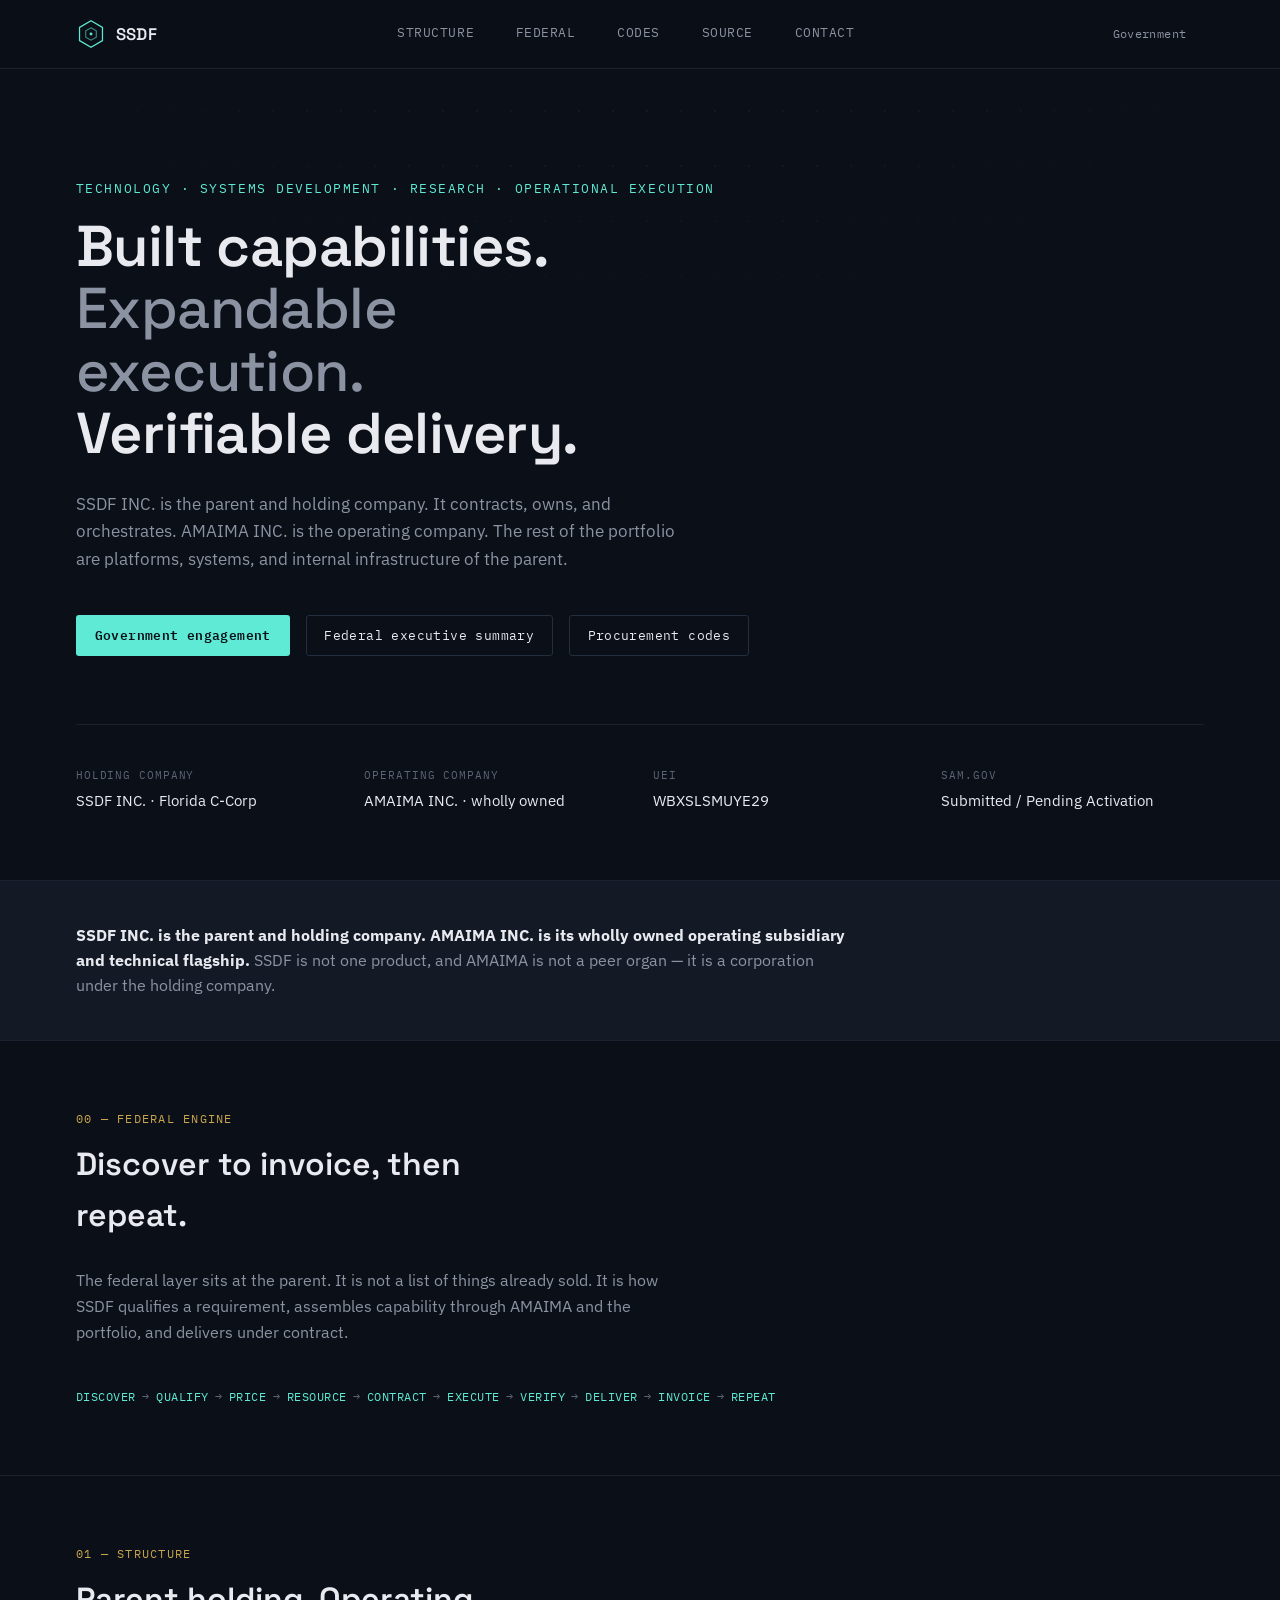
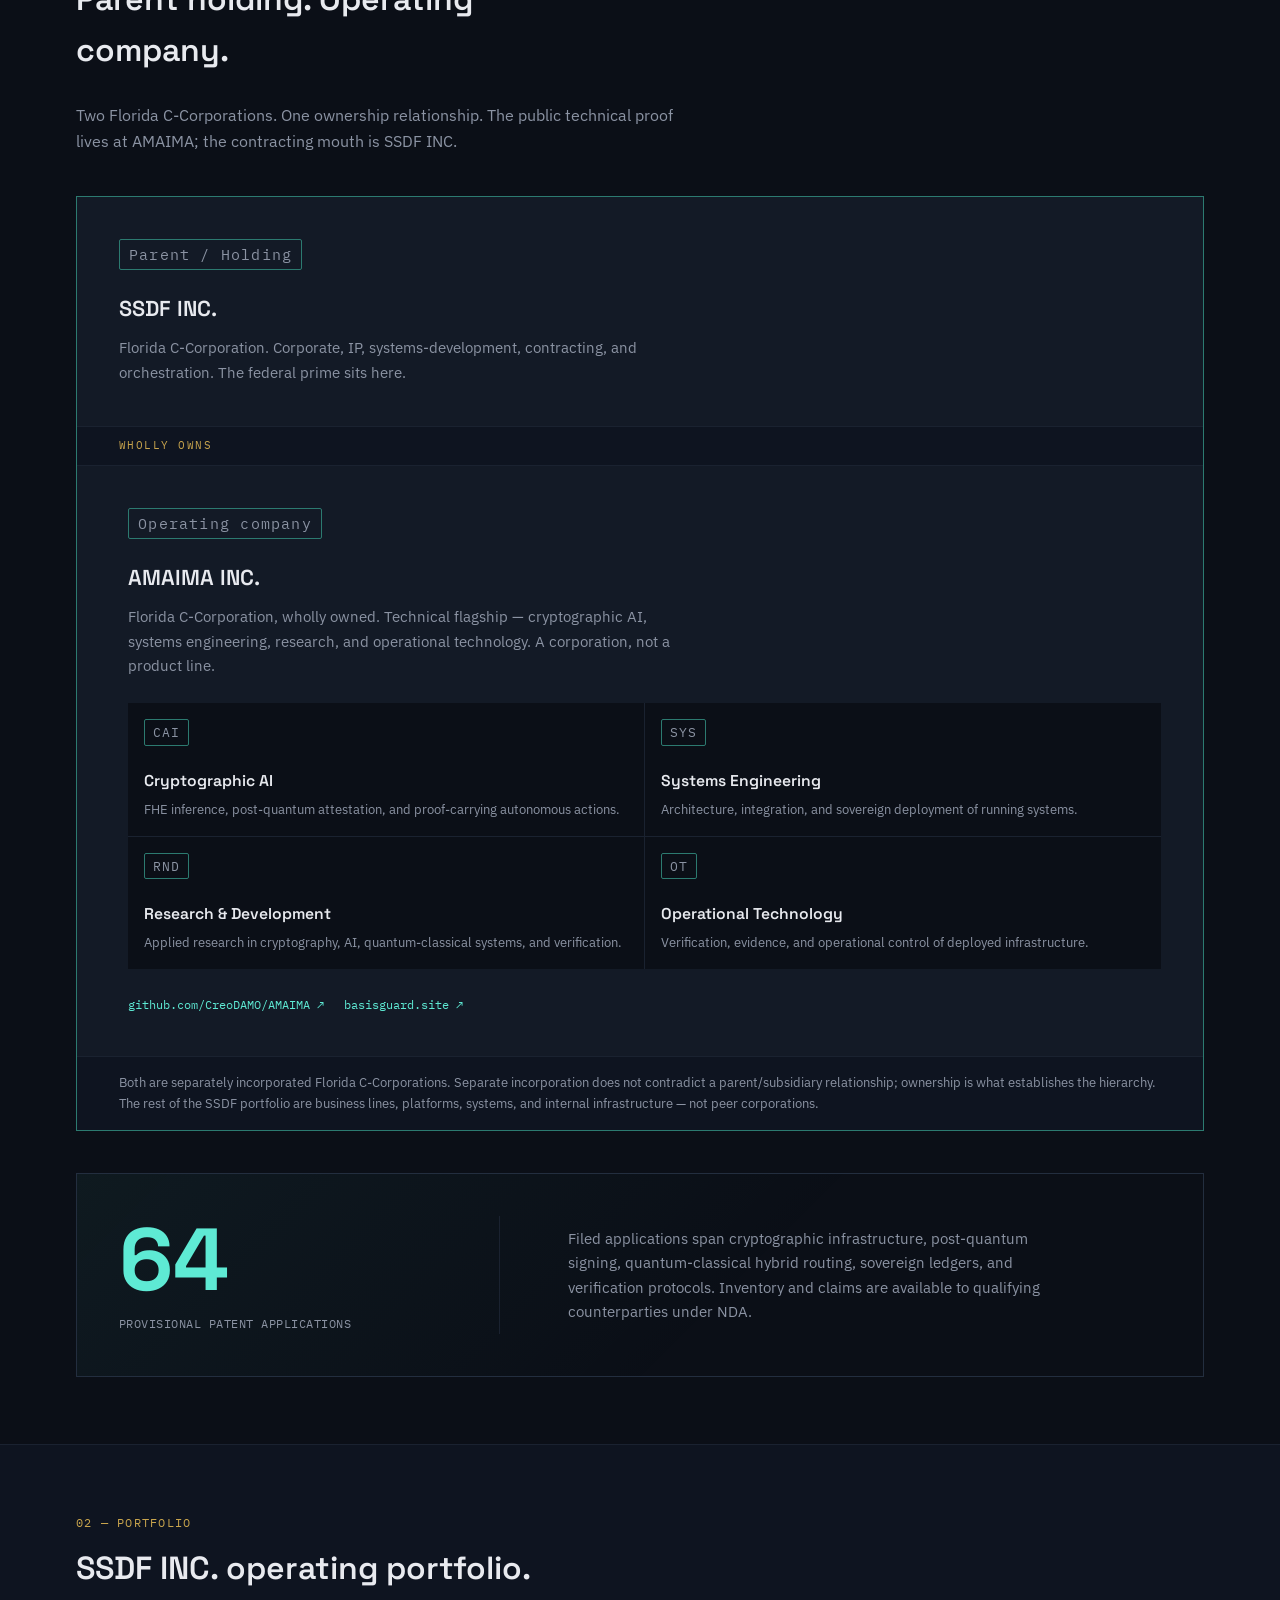
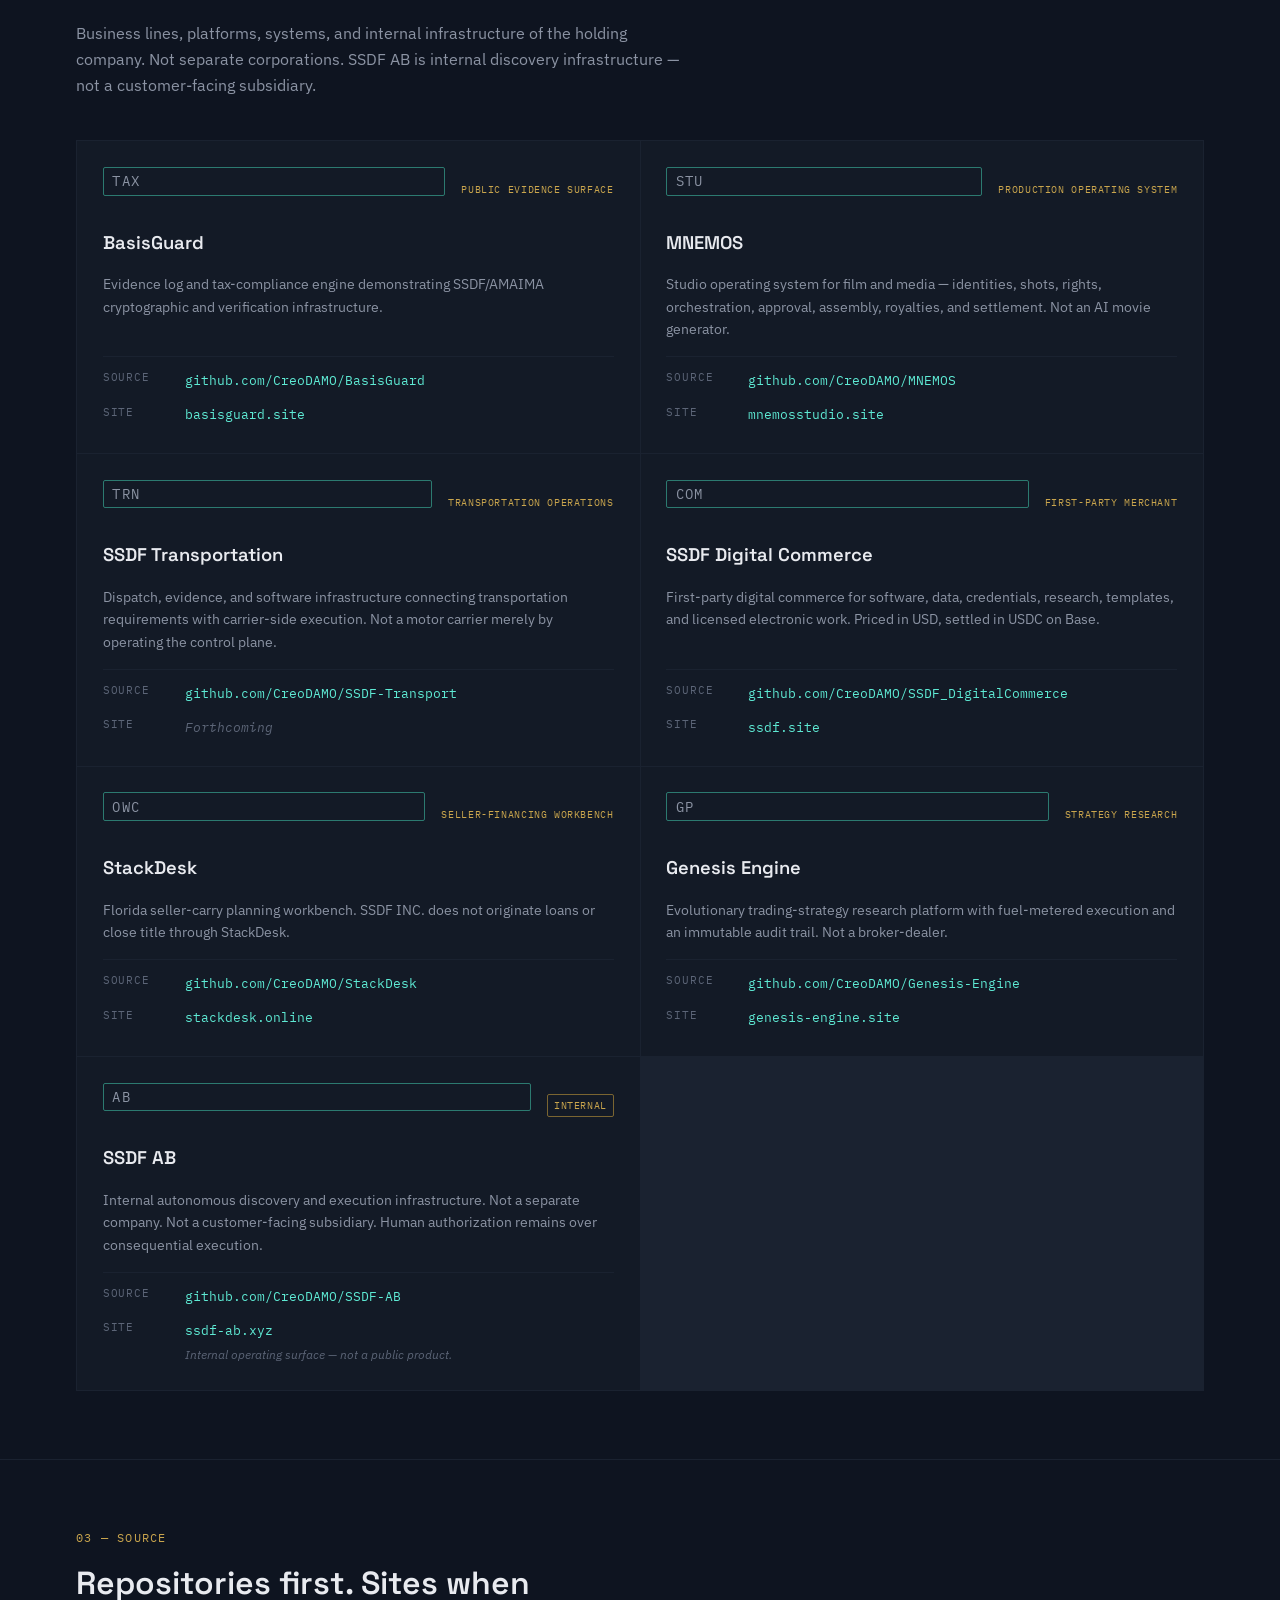
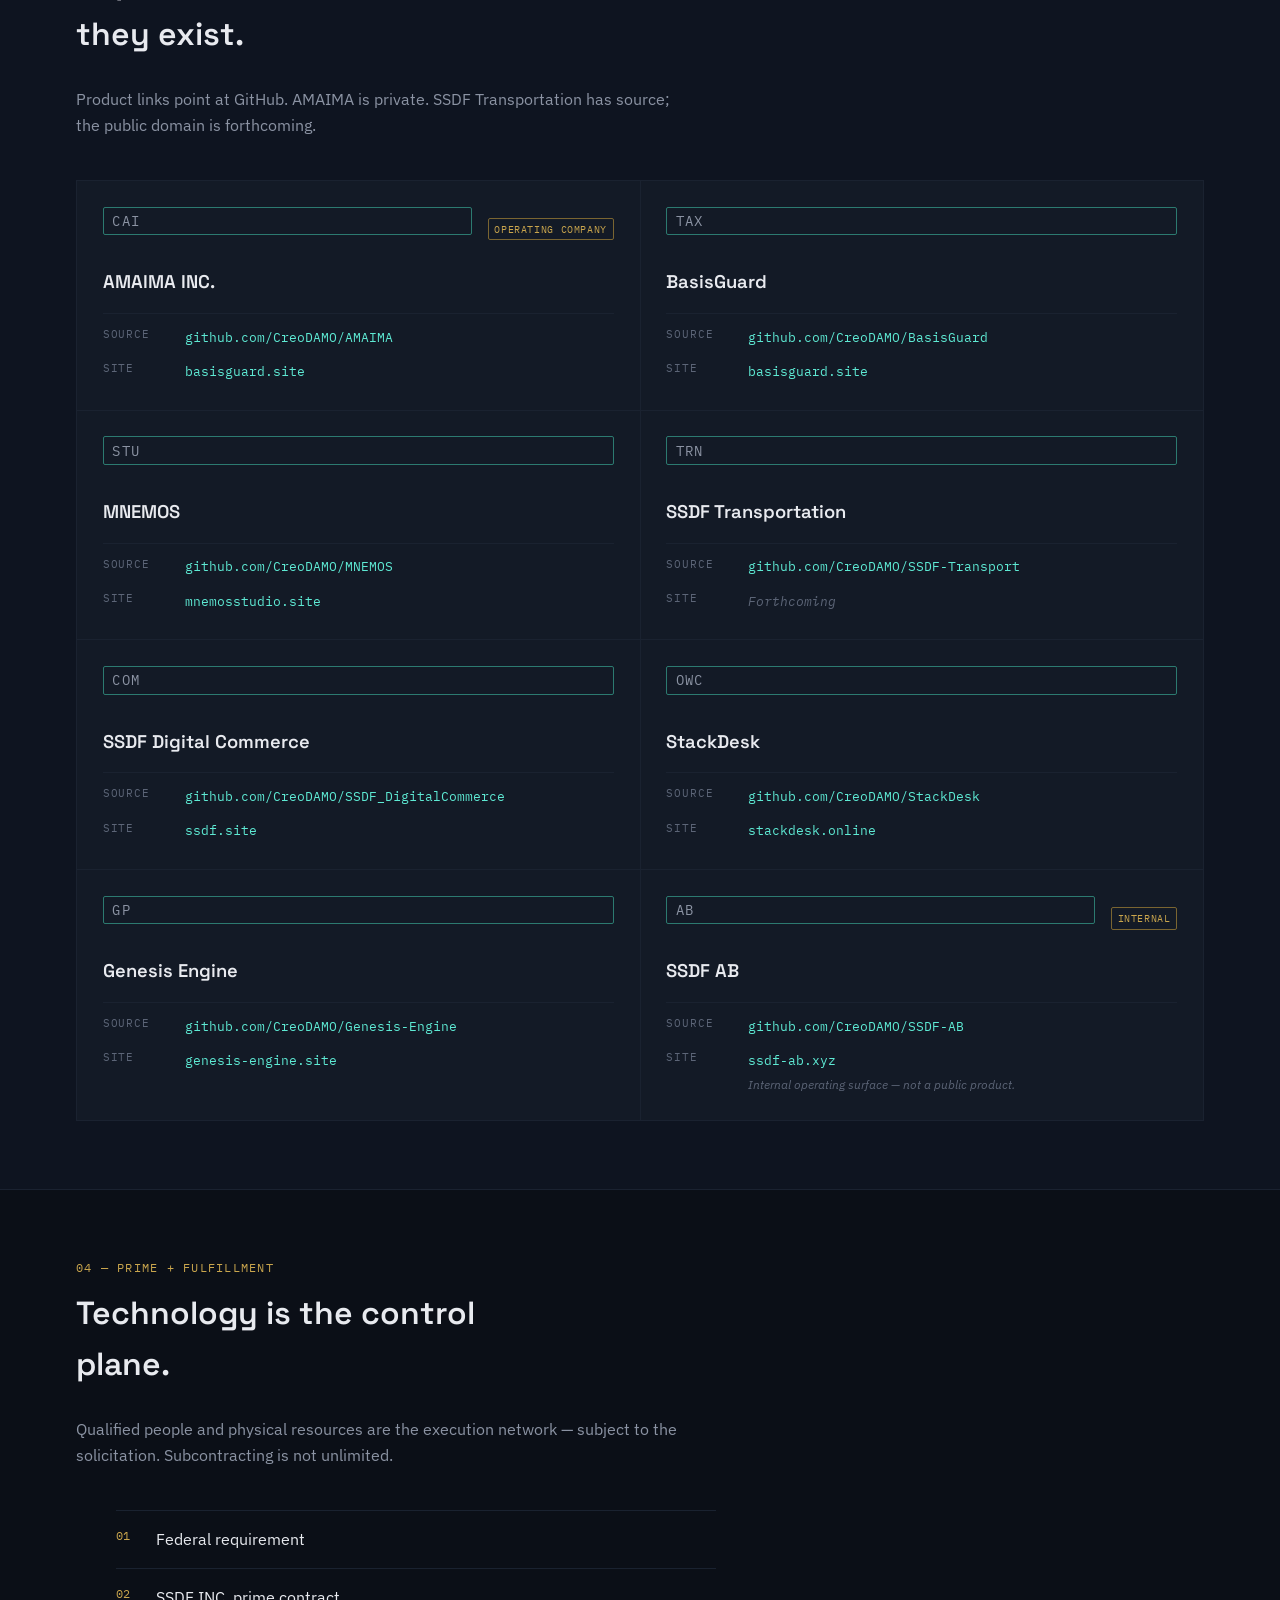
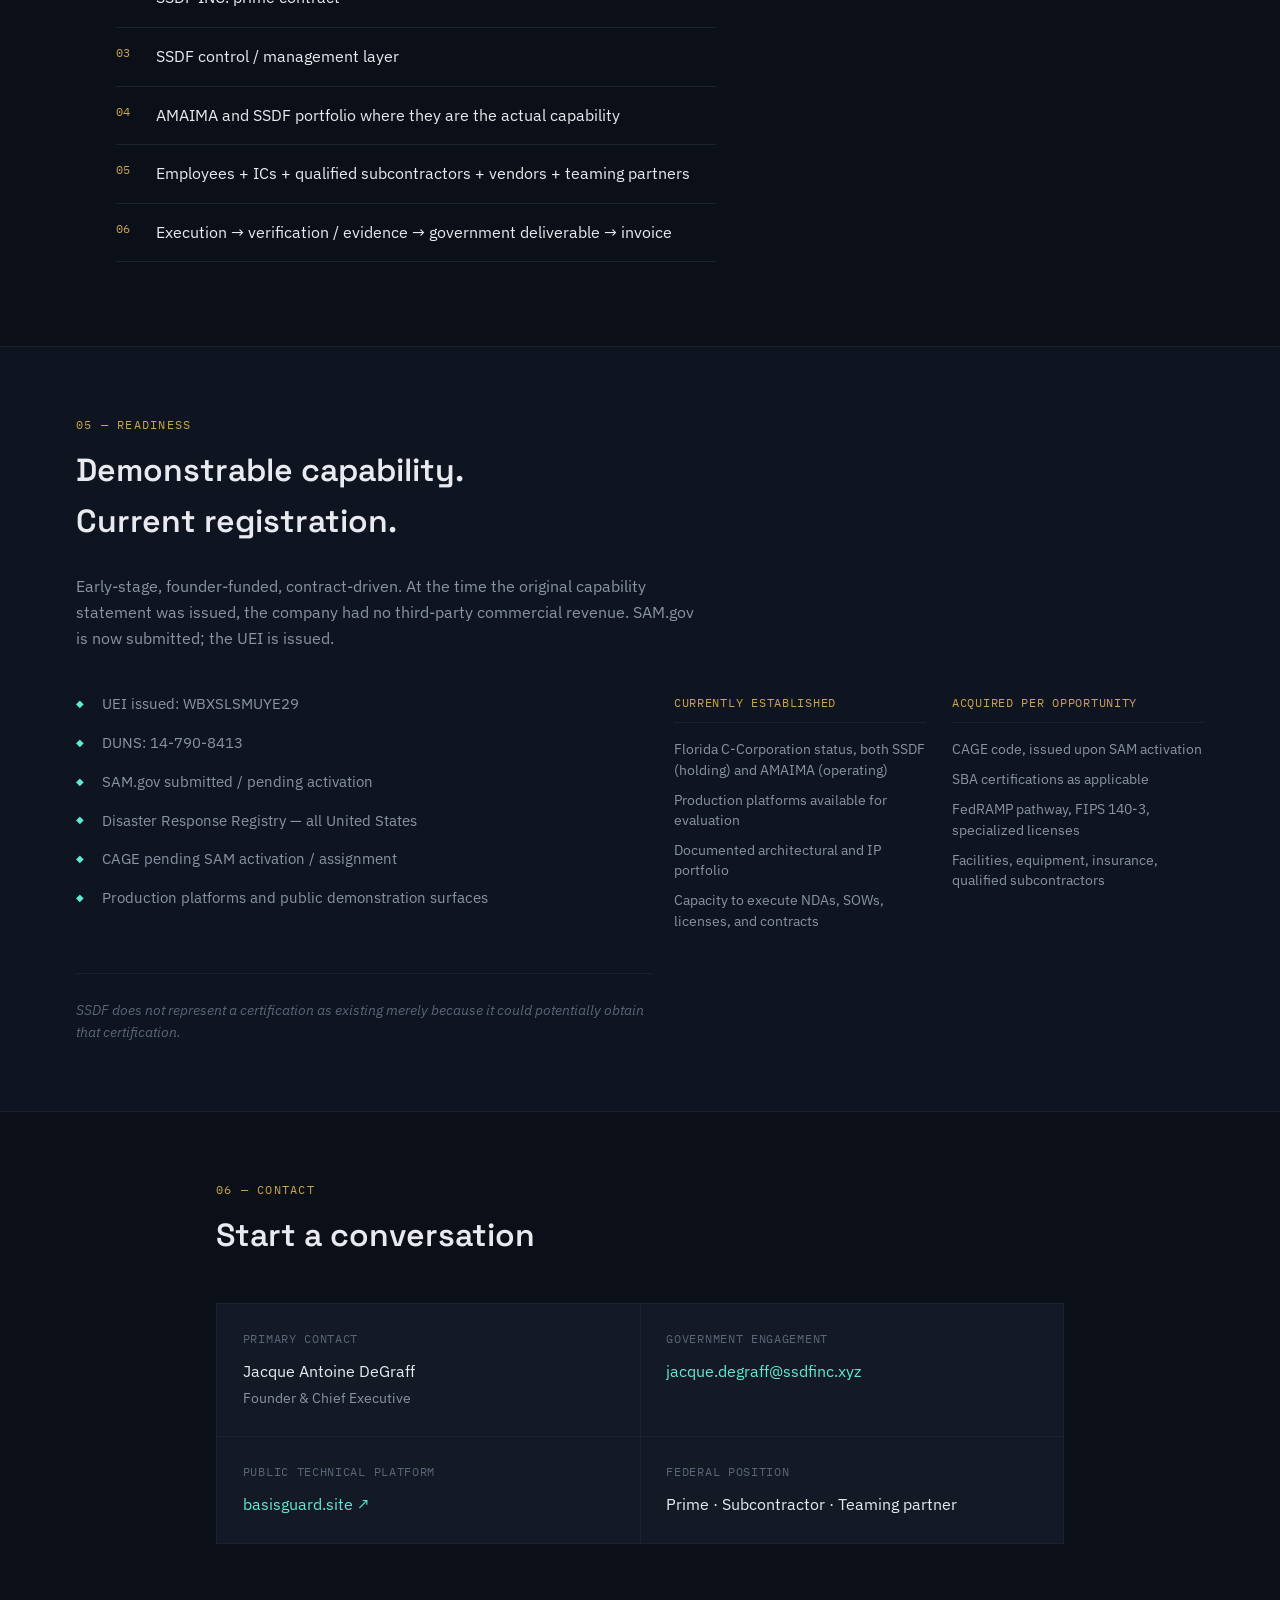
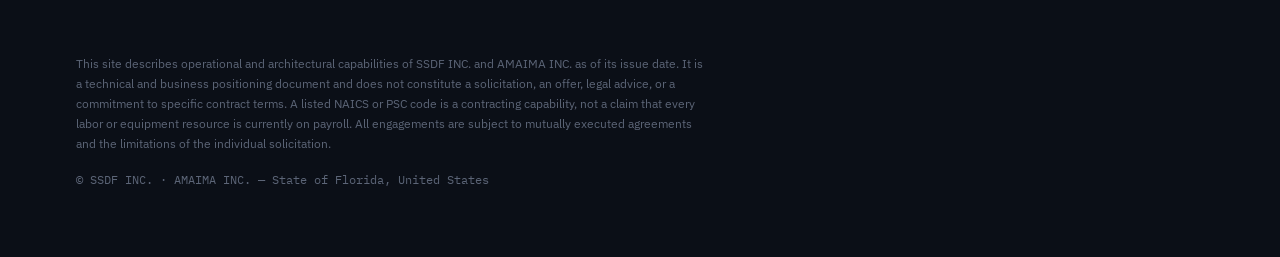
==== commit f2843c90: "State the legal hierarchy: SSDF holding, AMAIMA operating company. Keep AMAIMA as a corporation in t" ====
--- a/index.html
+++ b/index.html
@@ -11,7 +11,7 @@
 <meta property="og:type" content="website">
 <meta property="og:site_name" content="SSDF INC.">
 <meta property="og:title" content="SSDF INC. — Built capabilities. Expandable execution. Verifiable delivery.">
-<meta property="og:description" content="SSDF INC. is a technology, systems-development, research, and operational execution company. AMAIMA is the technical flagship, not the whole corporation.">
+<meta property="og:description" content="SSDF INC. is the parent and holding company. AMAIMA INC. is its wholly owned operating subsidiary and technical flagship.">
 <meta property="og:url" content="https://www.ssdfinc.xyz/">
 <meta property="og:image" content="https://www.ssdfinc.xyz/og.jpg">
 <meta name="twitter:card" content="summary_large_image">
@@ -37,7 +37,7 @@
       <span class="brand-word">SSDF</span>
     </a>
     <nav class="primary-nav" aria-label="Primary">
-      <a href="/#organs">Organs</a>
+      <a href="/#structure">Structure</a>
       <a href="/federal">Federal</a>
       <a href="/federal/codes">Codes</a>
       <a href="/#source">Source</a>
@@ -51,7 +51,7 @@
     </div>
   </div>
   <nav class="mobile-nav" id="mobileNav" aria-label="Mobile">
-    <a href="/#organs">Organs</a>
+    <a href="/#structure">Structure</a>
     <a href="/federal">Federal</a>
     <a href="/federal/codes">Codes</a>
     <a href="/#source">Source</a>
@@ -70,9 +70,9 @@
         Verifiable delivery.
       </h1>
       <p class="hero-sub reveal">
-        SSDF INC. builds and operates technology platforms and execution systems across software,
-        cryptographic AI infrastructure, media production, transportation operations, digital commerce,
-        research, and federal services.
+        SSDF INC. is the parent and holding company. It contracts, owns, and orchestrates.
+        AMAIMA INC. is the operating company. The rest of the portfolio are platforms,
+        systems, and internal infrastructure of the parent.
       </p>
       <div class="hero-actions reveal">
         <a class="btn btn-primary" href="mailto:jacque.degraff@ssdfinc.xyz">Government engagement</a>
@@ -80,10 +80,10 @@
         <a class="btn btn-outline" href="/federal/codes">Procurement codes</a>
       </div>
       <dl class="hero-facts reveal">
-        <div><dt>Legal entity</dt><dd>SSDF INC. · Florida C-Corp</dd></div>
+        <div><dt>Holding company</dt><dd>SSDF INC. · Florida C-Corp</dd></div>
+        <div><dt>Operating company</dt><dd>AMAIMA INC. · wholly owned</dd></div>
         <div><dt>UEI</dt><dd>WBXSLSMUYE29</dd></div>
         <div><dt>SAM.gov</dt><dd>Submitted / Pending Activation</dd></div>
-        <div><dt>Disaster registry</dt><dd>Nationwide United States</dd></div>
       </dl>
     </div>
   </section>
@@ -91,9 +91,9 @@
   <section class="section glance">
     <div class="wrap glance-inner reveal">
       <p>
-        <strong>SSDF INC.</strong> is the parent — corporate, IP, systems-development, contracting, and orchestration.
-        <strong>AMAIMA INC.</strong> is the wholly owned operating subsidiary for cryptographic AI infrastructure.
-        The rest of the portfolio are operating organs behind one corporate mouth. SSDF is not one product.
+        <strong>SSDF INC. is the parent and holding company. AMAIMA INC. is its wholly owned
+        operating subsidiary and technical flagship.</strong>
+        SSDF is not one product, and AMAIMA is not a peer organ — it is a corporation under the holding company.
       </p>
     </div>
   </section>
@@ -103,8 +103,9 @@
       <p class="section-eyebrow reveal">00 — Federal engine</p>
       <h2 class="section-title reveal">Discover to invoice, then repeat.</h2>
       <p class="section-lede reveal">
-        The federal layer sits above the portfolio. It is not a list of things already sold.
-        It is how SSDF qualifies a requirement, assembles the capability, and delivers under contract.
+        The federal layer sits at the parent. It is not a list of things already sold.
+        It is how SSDF qualifies a requirement, assembles capability through AMAIMA and the portfolio,
+        and delivers under contract.
       </p>
       <p class="engine-strip reveal">
         <span>Discover</span><span class="arrow">→</span>
@@ -121,200 +122,53 @@
     </div>
   </section>
 
-  <section class="section" id="organs">
-    <div class="wrap">
-      <p class="section-eyebrow reveal">01 — Operating organs</p>
-      <h2 class="section-title reveal">One corporation. Multiple organs.</h2>
+  <section class="section" id="structure">
+    <div class="wrap" id="organs">
+      <p class="section-eyebrow reveal">01 — Structure</p>
+      <h2 class="section-title reveal">Parent holding. Operating company.</h2>
       <p class="section-lede reveal">
-        AMAIMA remains the technical flagship. It does not define the entire corporation.
-        SSDF AB is internal discovery infrastructure — not a customer-facing subsidiary.
-      </p>
-      <div class="source-grid">
-        <article class="source-card reveal">
-          <div class="source-card-head"><p class="cap-tag">CAI</p><span class="kind-label">Wholly owned subsidiary</span></div>
-          <h3>AMAIMA</h3>
-          <p>Production cryptographic AI infrastructure — FHE inference, post-quantum attestation, verification, sovereign deployment, and satellite trust.</p>
-          <div class="source-links">
-            <div class="source-row"><span class="source-row-label">Source</span><div><a href="https://github.com/CreoDAMO/AMAIMA" target="_blank" rel="noopener">github.com/CreoDAMO/AMAIMA</a><span class="source-note">Private — access by request only.</span></div></div>
-            <div class="source-row"><span class="source-row-label">Site</span><div><a href="https://basisguard.site" target="_blank" rel="noopener">basisguard.site</a></div></div>
-          </div>
-        </article>
-        <article class="source-card reveal">
-          <div class="source-card-head"><p class="cap-tag">TAX</p><span class="kind-label">Public evidence surface</span></div>
-          <h3>BasisGuard</h3>
-          <p>Evidence log and tax-compliance engine demonstrating SSDF/AMAIMA cryptographic and verification infrastructure.</p>
-          <div class="source-links">
-            <div class="source-row"><span class="source-row-label">Source</span><div><a href="https://github.com/CreoDAMO/BasisGuard" target="_blank" rel="noopener">github.com/CreoDAMO/BasisGuard</a></div></div>
-            <div class="source-row"><span class="source-row-label">Site</span><div><a href="https://basisguard.site" target="_blank" rel="noopener">basisguard.site</a></div></div>
-          </div>
-        </article>
-        <article class="source-card reveal">
-          <div class="source-card-head"><p class="cap-tag">STU</p><span class="kind-label">Production operating system</span></div>
-          <h3>MNEMOS</h3>
-          <p>Studio operating system for film and media — identities, shots, rights, orchestration, approval, assembly, royalties, and settlement. Not an AI movie generator.</p>
-          <div class="source-links">
-            <div class="source-row"><span class="source-row-label">Source</span><div><a href="https://github.com/CreoDAMO/MNEMOS" target="_blank" rel="noopener">github.com/CreoDAMO/MNEMOS</a></div></div>
-            <div class="source-row"><span class="source-row-label">Site</span><div><a href="https://www.mnemosstudio.site" target="_blank" rel="noopener">mnemosstudio.site</a></div></div>
-          </div>
-        </article>
-        <article class="source-card reveal">
-          <div class="source-card-head"><p class="cap-tag">TRN</p><span class="kind-label">Transportation operations</span></div>
-          <h3>SSDF Transportation</h3>
-          <p>Dispatch, evidence, and software infrastructure connecting transportation requirements with carrier-side execution. Not a motor carrier merely by operating the control plane.</p>
-          <div class="source-links">
-            <div class="source-row"><span class="source-row-label">Source</span><div><a href="https://github.com/CreoDAMO/SSDF-Transport" target="_blank" rel="noopener">github.com/CreoDAMO/SSDF-Transport</a></div></div>
-            <div class="source-row"><span class="source-row-label">Site</span><div><span class="source-placeholder">Forthcoming</span></div></div>
-          </div>
-        </article>
-        <article class="source-card reveal">
-          <div class="source-card-head"><p class="cap-tag">COM</p><span class="kind-label">First-party merchant</span></div>
-          <h3>SSDF Digital Commerce</h3>
-          <p>First-party digital commerce for software, data, credentials, research, templates, and licensed electronic work. Priced in USD, settled in USDC on Base.</p>
-          <div class="source-links">
-            <div class="source-row"><span class="source-row-label">Source</span><div><a href="https://github.com/CreoDAMO/SSDF_DigitalCommerce" target="_blank" rel="noopener">github.com/CreoDAMO/SSDF_DigitalCommerce</a></div></div>
-            <div class="source-row"><span class="source-row-label">Site</span><div><a href="https://ssdf.site" target="_blank" rel="noopener">ssdf.site</a></div></div>
-          </div>
-        </article>
-        <article class="source-card reveal">
-          <div class="source-card-head"><p class="cap-tag">OWC</p><span class="kind-label">Seller-financing workbench</span></div>
-          <h3>StackDesk</h3>
-          <p>Florida seller-carry planning workbench. SSDF INC. does not originate loans or close title through StackDesk.</p>
-          <div class="source-links">
-            <div class="source-row"><span class="source-row-label">Source</span><div><a href="https://github.com/CreoDAMO/StackDesk" target="_blank" rel="noopener">github.com/CreoDAMO/StackDesk</a></div></div>
-            <div class="source-row"><span class="source-row-label">Site</span><div><a href="https://stackdesk.online" target="_blank" rel="noopener">stackdesk.online</a></div></div>
-          </div>
-        </article>
-        <article class="source-card reveal">
-          <div class="source-card-head"><p class="cap-tag">GP</p><span class="kind-label">Strategy research</span></div>
-          <h3>Genesis Engine</h3>
-          <p>Evolutionary trading-strategy research platform with fuel-metered execution and an immutable audit trail. Not a broker-dealer.</p>
-          <div class="source-links">
-            <div class="source-row"><span class="source-row-label">Source</span><div><a href="https://github.com/CreoDAMO/Genesis-Engine" target="_blank" rel="noopener">github.com/CreoDAMO/Genesis-Engine</a></div></div>
-            <div class="source-row"><span class="source-row-label">Site</span><div><a href="https://www.genesis-engine.site" target="_blank" rel="noopener">genesis-engine.site</a></div></div>
-          </div>
-        </article>
-        <article class="source-card reveal">
-          <div class="source-card-head"><p class="cap-tag">AB</p><span class="source-badge">Internal</span></div>
-          <h3>SSDF AB</h3>
-          <p>Internal autonomous discovery and execution infrastructure. Not a separate company. Not a customer-facing subsidiary. Human authorization remains over consequential execution.</p>
-          <div class="source-links">
-            <div class="source-row"><span class="source-row-label">Source</span><div><a href="https://github.com/CreoDAMO/SSDF-AB" target="_blank" rel="noopener">github.com/CreoDAMO/SSDF-AB</a></div></div>
-            <div class="source-row"><span class="source-row-label">Site</span><div><a href="https://www.ssdf-ab.xyz" target="_blank" rel="noopener">ssdf-ab.xyz</a><span class="source-note">Internal operating surface — not a public product.</span></div></div>
-          </div>
-        </article>
-      </div>
-    </div>
-  </section>
-
-  <section class="section alt-bg" id="source">
-    <div class="wrap">
-      <p class="section-eyebrow reveal">02 — Source</p>
-      <h2 class="section-title reveal">Repositories first. Sites when they exist.</h2>
-      <p class="section-lede reveal">
-        Product links point at GitHub. AMAIMA is private. SSDF Transportation has source; the public domain is forthcoming.
-      </p>
-      <div class="source-grid">
-        <article class="source-card reveal">
-          <div class="source-card-head"><p class="cap-tag">CAI</p><span class="source-badge">Request only</span></div>
-          <h3>AMAIMA</h3>
-          <div class="source-links">
-            <div class="source-row"><span class="source-row-label">Source</span><div><a href="https://github.com/CreoDAMO/AMAIMA" target="_blank" rel="noopener">github.com/CreoDAMO/AMAIMA</a></div></div>
-            <div class="source-row"><span class="source-row-label">Site</span><div><a href="https://basisguard.site" target="_blank" rel="noopener">basisguard.site</a></div></div>
-          </div>
-        </article>
-        <article class="source-card reveal">
-          <div class="source-card-head"><p class="cap-tag">TAX</p></div>
-          <h3>BasisGuard</h3>
-          <div class="source-links">
-            <div class="source-row"><span class="source-row-label">Source</span><div><a href="https://github.com/CreoDAMO/BasisGuard" target="_blank" rel="noopener">github.com/CreoDAMO/BasisGuard</a></div></div>
-            <div class="source-row"><span class="source-row-label">Site</span><div><a href="https://basisguard.site" target="_blank" rel="noopener">basisguard.site</a></div></div>
-          </div>
-        </article>
-        <article class="source-card reveal">
-          <div class="source-card-head"><p class="cap-tag">STU</p></div>
-          <h3>MNEMOS</h3>
-          <div class="source-links">
-            <div class="source-row"><span class="source-row-label">Source</span><div><a href="https://github.com/CreoDAMO/MNEMOS" target="_blank" rel="noopener">github.com/CreoDAMO/MNEMOS</a></div></div>
-            <div class="source-row"><span class="source-row-label">Site</span><div><a href="https://www.mnemosstudio.site" target="_blank" rel="noopener">mnemosstudio.site</a></div></div>
-          </div>
-        </article>
-        <article class="source-card reveal">
-          <div class="source-card-head"><p class="cap-tag">TRN</p></div>
-          <h3>SSDF Transportation</h3>
-          <div class="source-links">
-            <div class="source-row"><span class="source-row-label">Source</span><div><a href="https://github.com/CreoDAMO/SSDF-Transport" target="_blank" rel="noopener">github.com/CreoDAMO/SSDF-Transport</a></div></div>
-            <div class="source-row"><span class="source-row-label">Site</span><div><span class="source-placeholder">Forthcoming</span></div></div>
-          </div>
-        </article>
-        <article class="source-card reveal">
-          <div class="source-card-head"><p class="cap-tag">COM</p></div>
-          <h3>SSDF Digital Commerce</h3>
-          <div class="source-links">
-            <div class="source-row"><span class="source-row-label">Source</span><div><a href="https://github.com/CreoDAMO/SSDF_DigitalCommerce" target="_blank" rel="noopener">github.com/CreoDAMO/SSDF_DigitalCommerce</a></div></div>
-            <div class="source-row"><span class="source-row-label">Site</span><div><a href="https://ssdf.site" target="_blank" rel="noopener">ssdf.site</a></div></div>
-          </div>
-        </article>
-        <article class="source-card reveal">
-          <div class="source-card-head"><p class="cap-tag">OWC</p></div>
-          <h3>StackDesk</h3>
-          <div class="source-links">
-            <div class="source-row"><span class="source-row-label">Source</span><div><a href="https://github.com/CreoDAMO/StackDesk" target="_blank" rel="noopener">github.com/CreoDAMO/StackDesk</a></div></div>
-            <div class="source-row"><span class="source-row-label">Site</span><div><a href="https://stackdesk.online" target="_blank" rel="noopener">stackdesk.online</a></div></div>
-          </div>
-        </article>
-        <article class="source-card reveal">
-          <div class="source-card-head"><p class="cap-tag">GP</p></div>
-          <h3>Genesis Engine</h3>
-          <div class="source-links">
-            <div class="source-row"><span class="source-row-label">Source</span><div><a href="https://github.com/CreoDAMO/Genesis-Engine" target="_blank" rel="noopener">github.com/CreoDAMO/Genesis-Engine</a></div></div>
-            <div class="source-row"><span class="source-row-label">Site</span><div><a href="https://www.genesis-engine.site" target="_blank" rel="noopener">genesis-engine.site</a></div></div>
-          </div>
-        </article>
-        <article class="source-card reveal">
-          <div class="source-card-head"><p class="cap-tag">AB</p><span class="source-badge">Internal</span></div>
-          <h3>SSDF AB</h3>
-          <div class="source-links">
-            <div class="source-row"><span class="source-row-label">Source</span><div><a href="https://github.com/CreoDAMO/SSDF-AB" target="_blank" rel="noopener">github.com/CreoDAMO/SSDF-AB</a></div></div>
-            <div class="source-row"><span class="source-row-label">Site</span><div><a href="https://www.ssdf-ab.xyz" target="_blank" rel="noopener">ssdf-ab.xyz</a><span class="source-note">Internal operating surface — not a public product.</span></div></div>
-          </div>
-        </article>
-      </div>
-    </div>
-  </section>
-
-  <section class="section">
-    <div class="wrap">
-      <p class="section-eyebrow reveal">03 — Flagship</p>
-      <h2 class="section-title reveal">AMAIMA is the strongest example, not the whole company.</h2>
-      <p class="section-lede reveal">Production cryptographic AI infrastructure, live since April 2026.</p>
-      <div class="cap-grid">
-        <article class="cap-card reveal">
-          <p class="cap-tag">CAI</p>
-          <h3>Cryptographic AI</h3>
-          <ul>
-            <li>CKKS FHE via Microsoft SEAL + Intel HEXL, compiled from source</li>
-            <li>ML-DSA-65 / Dilithium3 per NIST FIPS 204</li>
-            <li>Proof-carrying autonomous actions</li>
-          </ul>
-        </article>
-        <article class="cap-card reveal">
-          <p class="cap-tag">VCI</p>
-          <h3>Verification</h3>
-          <ul>
-            <li>Truth-as-a-Service — public, instant verification</li>
-            <li>Signed proof bundles on every output</li>
-            <li>Architectural compliance mappings to running code</li>
-          </ul>
-        </article>
-        <article class="cap-card reveal">
-          <p class="cap-tag">SDC</p>
-          <h3>Sovereign deployment</h3>
-          <ul>
-            <li>Mathematical sovereignty via the FHE substrate</li>
-            <li>Domestic kernel path for FIPS 140-3 alignment</li>
-            <li>Satellite trust: Galileo OSNMA, GPS, GLONASS</li>
-          </ul>
-        </article>
+        Two Florida C-Corporations. One ownership relationship. The public technical proof lives at AMAIMA;
+        the contracting mouth is SSDF INC.
+      </p>
+      <div class="hierarchy reveal">
+        <div class="hierarchy-parent">
+          <p class="cap-tag">Parent / Holding</p>
+          <h3>SSDF INC.</h3>
+          <p>Florida C-Corporation. Corporate, IP, systems-development, contracting, and orchestration. The federal prime sits here.</p>
+        </div>
+        <p class="hierarchy-owns">wholly owns</p>
+        <div class="hierarchy-child">
+          <p class="cap-tag">Operating company</p>
+          <h3>AMAIMA INC.</h3>
+          <p>Florida C-Corporation, wholly owned. Technical flagship — cryptographic AI, systems engineering, research, and operational technology. A corporation, not a product line.</p>
+          <div class="amaima-lanes">
+            <article class="amaima-lane">
+              <p class="cap-tag">CAI</p>
+              <h4>Cryptographic AI</h4>
+              <p>FHE inference, post-quantum attestation, and proof-carrying autonomous actions.</p>
+            </article>
+            <article class="amaima-lane">
+              <p class="cap-tag">SYS</p>
+              <h4>Systems Engineering</h4>
+              <p>Architecture, integration, and sovereign deployment of running systems.</p>
+            </article>
+            <article class="amaima-lane">
+              <p class="cap-tag">RND</p>
+              <h4>Research & Development</h4>
+              <p>Applied research in cryptography, AI, quantum-classical systems, and verification.</p>
+            </article>
+            <article class="amaima-lane">
+              <p class="cap-tag">OT</p>
+              <h4>Operational Technology</h4>
+              <p>Verification, evidence, and operational control of deployed infrastructure.</p>
+            </article>
+          </div>
+          <div class="hierarchy-links">
+            <a href="https://github.com/CreoDAMO/AMAIMA" target="_blank" rel="noopener">github.com/CreoDAMO/AMAIMA ↗</a>
+            <a href="https://basisguard.site" target="_blank" rel="noopener">basisguard.site ↗</a>
+          </div>
+        </div>
+        <p class="hierarchy-note">Both are separately incorporated Florida C-Corporations. Separate incorporation does not contradict a parent/subsidiary relationship; ownership is what establishes the hierarchy. The rest of the SSDF portfolio are business lines, platforms, systems, and internal infrastructure — not peer corporations.</p>
       </div>
       <div class="portfolio-panel reveal" style="margin-top: 2.618rem;">
         <div class="portfolio-figure">
@@ -322,6 +176,158 @@
           <span class="portfolio-label">provisional patent applications</span>
         </div>
         <p class="portfolio-copy">Filed applications span cryptographic infrastructure, post-quantum signing, quantum-classical hybrid routing, sovereign ledgers, and verification protocols. Inventory and claims are available to qualifying counterparties under NDA.</p>
+      </div>
+    </div>
+  </section>
+
+  <section class="section alt-bg" id="portfolio">
+    <div class="wrap">
+      <p class="section-eyebrow reveal">02 — Portfolio</p>
+      <h2 class="section-title reveal">SSDF INC. operating portfolio.</h2>
+      <p class="section-lede reveal">
+        Business lines, platforms, systems, and internal infrastructure of the holding company.
+        Not separate corporations. SSDF AB is internal discovery infrastructure — not a customer-facing subsidiary.
+      </p>
+      <div class="source-grid">
+        <article class="source-card reveal">
+          <div class="source-card-head"><p class="cap-tag">TAX</p><span class="kind-label">Public evidence surface</span></div>
+          <h3>BasisGuard</h3>
+          <p>Evidence log and tax-compliance engine demonstrating SSDF/AMAIMA cryptographic and verification infrastructure.</p>
+          <div class="source-links">
+            <div class="source-row"><span class="source-row-label">Source</span><div><a href="https://github.com/CreoDAMO/BasisGuard" target="_blank" rel="noopener">github.com/CreoDAMO/BasisGuard</a></div></div>
+            <div class="source-row"><span class="source-row-label">Site</span><div><a href="https://basisguard.site" target="_blank" rel="noopener">basisguard.site</a></div></div>
+          </div>
+        </article>
+        <article class="source-card reveal">
+          <div class="source-card-head"><p class="cap-tag">STU</p><span class="kind-label">Production operating system</span></div>
+          <h3>MNEMOS</h3>
+          <p>Studio operating system for film and media — identities, shots, rights, orchestration, approval, assembly, royalties, and settlement. Not an AI movie generator.</p>
+          <div class="source-links">
+            <div class="source-row"><span class="source-row-label">Source</span><div><a href="https://github.com/CreoDAMO/MNEMOS" target="_blank" rel="noopener">github.com/CreoDAMO/MNEMOS</a></div></div>
+            <div class="source-row"><span class="source-row-label">Site</span><div><a href="https://www.mnemosstudio.site" target="_blank" rel="noopener">mnemosstudio.site</a></div></div>
+          </div>
+        </article>
+        <article class="source-card reveal">
+          <div class="source-card-head"><p class="cap-tag">TRN</p><span class="kind-label">Transportation operations</span></div>
+          <h3>SSDF Transportation</h3>
+          <p>Dispatch, evidence, and software infrastructure connecting transportation requirements with carrier-side execution. Not a motor carrier merely by operating the control plane.</p>
+          <div class="source-links">
+            <div class="source-row"><span class="source-row-label">Source</span><div><a href="https://github.com/CreoDAMO/SSDF-Transport" target="_blank" rel="noopener">github.com/CreoDAMO/SSDF-Transport</a></div></div>
+            <div class="source-row"><span class="source-row-label">Site</span><div><span class="source-placeholder">Forthcoming</span></div></div>
+          </div>
+        </article>
+        <article class="source-card reveal">
+          <div class="source-card-head"><p class="cap-tag">COM</p><span class="kind-label">First-party merchant</span></div>
+          <h3>SSDF Digital Commerce</h3>
+          <p>First-party digital commerce for software, data, credentials, research, templates, and licensed electronic work. Priced in USD, settled in USDC on Base.</p>
+          <div class="source-links">
+            <div class="source-row"><span class="source-row-label">Source</span><div><a href="https://github.com/CreoDAMO/SSDF_DigitalCommerce" target="_blank" rel="noopener">github.com/CreoDAMO/SSDF_DigitalCommerce</a></div></div>
+            <div class="source-row"><span class="source-row-label">Site</span><div><a href="https://ssdf.site" target="_blank" rel="noopener">ssdf.site</a></div></div>
+          </div>
+        </article>
+        <article class="source-card reveal">
+          <div class="source-card-head"><p class="cap-tag">OWC</p><span class="kind-label">Seller-financing workbench</span></div>
+          <h3>StackDesk</h3>
+          <p>Florida seller-carry planning workbench. SSDF INC. does not originate loans or close title through StackDesk.</p>
+          <div class="source-links">
+            <div class="source-row"><span class="source-row-label">Source</span><div><a href="https://github.com/CreoDAMO/StackDesk" target="_blank" rel="noopener">github.com/CreoDAMO/StackDesk</a></div></div>
+            <div class="source-row"><span class="source-row-label">Site</span><div><a href="https://stackdesk.online" target="_blank" rel="noopener">stackdesk.online</a></div></div>
+          </div>
+        </article>
+        <article class="source-card reveal">
+          <div class="source-card-head"><p class="cap-tag">GP</p><span class="kind-label">Strategy research</span></div>
+          <h3>Genesis Engine</h3>
+          <p>Evolutionary trading-strategy research platform with fuel-metered execution and an immutable audit trail. Not a broker-dealer.</p>
+          <div class="source-links">
+            <div class="source-row"><span class="source-row-label">Source</span><div><a href="https://github.com/CreoDAMO/Genesis-Engine" target="_blank" rel="noopener">github.com/CreoDAMO/Genesis-Engine</a></div></div>
+            <div class="source-row"><span class="source-row-label">Site</span><div><a href="https://www.genesis-engine.site" target="_blank" rel="noopener">genesis-engine.site</a></div></div>
+          </div>
+        </article>
+        <article class="source-card reveal">
+          <div class="source-card-head"><p class="cap-tag">AB</p><span class="source-badge">Internal</span></div>
+          <h3>SSDF AB</h3>
+          <p>Internal autonomous discovery and execution infrastructure. Not a separate company. Not a customer-facing subsidiary. Human authorization remains over consequential execution.</p>
+          <div class="source-links">
+            <div class="source-row"><span class="source-row-label">Source</span><div><a href="https://github.com/CreoDAMO/SSDF-AB" target="_blank" rel="noopener">github.com/CreoDAMO/SSDF-AB</a></div></div>
+            <div class="source-row"><span class="source-row-label">Site</span><div><a href="https://www.ssdf-ab.xyz" target="_blank" rel="noopener">ssdf-ab.xyz</a><span class="source-note">Internal operating surface — not a public product.</span></div></div>
+          </div>
+        </article>
+      </div>
+    </div>
+  </section>
+
+  <section class="section alt-bg" id="source">
+    <div class="wrap">
+      <p class="section-eyebrow reveal">03 — Source</p>
+      <h2 class="section-title reveal">Repositories first. Sites when they exist.</h2>
+      <p class="section-lede reveal">
+        Product links point at GitHub. AMAIMA is private. SSDF Transportation has source; the public domain is forthcoming.
+      </p>
+      <div class="source-grid">
+        <article class="source-card reveal">
+          <div class="source-card-head"><p class="cap-tag">CAI</p><span class="source-badge">Operating company</span></div>
+          <h3>AMAIMA INC.</h3>
+          <div class="source-links">
+            <div class="source-row"><span class="source-row-label">Source</span><div><a href="https://github.com/CreoDAMO/AMAIMA" target="_blank" rel="noopener">github.com/CreoDAMO/AMAIMA</a></div></div>
+            <div class="source-row"><span class="source-row-label">Site</span><div><a href="https://basisguard.site" target="_blank" rel="noopener">basisguard.site</a></div></div>
+          </div>
+        </article>
+        <article class="source-card reveal">
+          <div class="source-card-head"><p class="cap-tag">TAX</p></div>
+          <h3>BasisGuard</h3>
+          <div class="source-links">
+            <div class="source-row"><span class="source-row-label">Source</span><div><a href="https://github.com/CreoDAMO/BasisGuard" target="_blank" rel="noopener">github.com/CreoDAMO/BasisGuard</a></div></div>
+            <div class="source-row"><span class="source-row-label">Site</span><div><a href="https://basisguard.site" target="_blank" rel="noopener">basisguard.site</a></div></div>
+          </div>
+        </article>
+        <article class="source-card reveal">
+          <div class="source-card-head"><p class="cap-tag">STU</p></div>
+          <h3>MNEMOS</h3>
+          <div class="source-links">
+            <div class="source-row"><span class="source-row-label">Source</span><div><a href="https://github.com/CreoDAMO/MNEMOS" target="_blank" rel="noopener">github.com/CreoDAMO/MNEMOS</a></div></div>
+            <div class="source-row"><span class="source-row-label">Site</span><div><a href="https://www.mnemosstudio.site" target="_blank" rel="noopener">mnemosstudio.site</a></div></div>
+          </div>
+        </article>
+        <article class="source-card reveal">
+          <div class="source-card-head"><p class="cap-tag">TRN</p></div>
+          <h3>SSDF Transportation</h3>
+          <div class="source-links">
+            <div class="source-row"><span class="source-row-label">Source</span><div><a href="https://github.com/CreoDAMO/SSDF-Transport" target="_blank" rel="noopener">github.com/CreoDAMO/SSDF-Transport</a></div></div>
+            <div class="source-row"><span class="source-row-label">Site</span><div><span class="source-placeholder">Forthcoming</span></div></div>
+          </div>
+        </article>
+        <article class="source-card reveal">
+          <div class="source-card-head"><p class="cap-tag">COM</p></div>
+          <h3>SSDF Digital Commerce</h3>
+          <div class="source-links">
+            <div class="source-row"><span class="source-row-label">Source</span><div><a href="https://github.com/CreoDAMO/SSDF_DigitalCommerce" target="_blank" rel="noopener">github.com/CreoDAMO/SSDF_DigitalCommerce</a></div></div>
+            <div class="source-row"><span class="source-row-label">Site</span><div><a href="https://ssdf.site" target="_blank" rel="noopener">ssdf.site</a></div></div>
+          </div>
+        </article>
+        <article class="source-card reveal">
+          <div class="source-card-head"><p class="cap-tag">OWC</p></div>
+          <h3>StackDesk</h3>
+          <div class="source-links">
+            <div class="source-row"><span class="source-row-label">Source</span><div><a href="https://github.com/CreoDAMO/StackDesk" target="_blank" rel="noopener">github.com/CreoDAMO/StackDesk</a></div></div>
+            <div class="source-row"><span class="source-row-label">Site</span><div><a href="https://stackdesk.online" target="_blank" rel="noopener">stackdesk.online</a></div></div>
+          </div>
+        </article>
+        <article class="source-card reveal">
+          <div class="source-card-head"><p class="cap-tag">GP</p></div>
+          <h3>Genesis Engine</h3>
+          <div class="source-links">
+            <div class="source-row"><span class="source-row-label">Source</span><div><a href="https://github.com/CreoDAMO/Genesis-Engine" target="_blank" rel="noopener">github.com/CreoDAMO/Genesis-Engine</a></div></div>
+            <div class="source-row"><span class="source-row-label">Site</span><div><a href="https://www.genesis-engine.site" target="_blank" rel="noopener">genesis-engine.site</a></div></div>
+          </div>
+        </article>
+        <article class="source-card reveal">
+          <div class="source-card-head"><p class="cap-tag">AB</p><span class="source-badge">Internal</span></div>
+          <h3>SSDF AB</h3>
+          <div class="source-links">
+            <div class="source-row"><span class="source-row-label">Source</span><div><a href="https://github.com/CreoDAMO/SSDF-AB" target="_blank" rel="noopener">github.com/CreoDAMO/SSDF-AB</a></div></div>
+            <div class="source-row"><span class="source-row-label">Site</span><div><a href="https://www.ssdf-ab.xyz" target="_blank" rel="noopener">ssdf-ab.xyz</a><span class="source-note">Internal operating surface — not a public product.</span></div></div>
+          </div>
+        </article>
       </div>
     </div>
   </section>
@@ -335,8 +341,9 @@
         <li><span class="prime-n">01</span><span>Federal requirement</span></li>
         <li><span class="prime-n">02</span><span>SSDF INC. prime contract</span></li>
         <li><span class="prime-n">03</span><span>SSDF control / management layer</span></li>
-        <li><span class="prime-n">04</span><span>Employees + ICs + qualified subcontractors + vendors + teaming partners</span></li>
-        <li><span class="prime-n">05</span><span>Execution → verification / evidence → government deliverable → invoice</span></li>
+        <li><span class="prime-n">04</span><span>AMAIMA and SSDF portfolio where they are the actual capability</span></li>
+        <li><span class="prime-n">05</span><span>Employees + ICs + qualified subcontractors + vendors + teaming partners</span></li>
+        <li><span class="prime-n">06</span><span>Execution → verification / evidence → government deliverable → invoice</span></li>
       </ol>
     </div>
   </section>
@@ -359,7 +366,7 @@
           <div>
             <p class="readiness-heading">Currently established</p>
             <ul>
-              <li>Florida C-Corporation status, both SSDF and AMAIMA</li>
+              <li>Florida C-Corporation status, both SSDF (holding) and AMAIMA (operating)</li>
               <li>Production platforms available for evaluation</li>
               <li>Documented architectural and IP portfolio</li>
               <li>Capacity to execute NDAs, SOWs, licenses, and contracts</li>
--- a/styles.css
+++ b/styles.css
@@ -553,7 +553,58 @@
 }
 
 /* Source / product grid */
-#source { scroll-margin-top: 88px; }
+#source, #structure, #organs, #portfolio { scroll-margin-top: 88px; }
+
+.hierarchy {
+  border: 1px solid var(--cipher-dim);
+  background: var(--panel);
+}
+.hierarchy-parent {
+  padding: var(--space-5);
+  border-bottom: 1px solid var(--border-soft);
+}
+.hierarchy-parent h3,
+.hierarchy-child h3 { font-size: 1.35rem; margin: 0.4rem 0 0.55rem; }
+.hierarchy-parent p,
+.hierarchy-child > p { color: var(--mist); font-size: 0.95rem; max-width: 62ch; }
+.hierarchy-owns {
+  font-family: var(--font-mono);
+  font-size: 0.68rem;
+  letter-spacing: 0.14em;
+  text-transform: uppercase;
+  color: var(--seal);
+  padding: 0.65rem var(--space-5);
+  background: var(--void-2);
+  border-bottom: 1px solid var(--border-soft);
+}
+.hierarchy-child { padding: var(--space-5) var(--space-5) var(--space-5) 3.2rem; }
+.hierarchy-note {
+  border-top: 1px solid var(--border-soft);
+  background: var(--void-2);
+  padding: var(--space-3) var(--space-5);
+  font-size: 0.82rem;
+  color: var(--mist);
+  line-height: 1.55;
+}
+.amaima-lanes {
+  display: grid;
+  grid-template-columns: 1fr 1fr;
+  gap: 1px;
+  background: var(--border-soft);
+  margin: var(--space-4) 0;
+}
+.amaima-lane { background: var(--void); padding: var(--space-3); }
+.amaima-lane h4 { font-size: 0.98rem; margin: 0.4rem 0 0.3rem; }
+.amaima-lane p { font-size: 0.82rem; color: var(--mist); }
+.hierarchy-links {
+  display: flex;
+  flex-wrap: wrap;
+  gap: 0.4rem 1.25rem;
+  font-family: var(--font-mono);
+  font-size: 0.78rem;
+}
+.hierarchy-links a { color: var(--cipher); }
+.hierarchy-links a:hover { text-decoration: underline; }
 
 .source-grid {
   display: grid;
@@ -695,6 +746,8 @@
   .cap-grid { grid-template-columns: 1fr; }
   .model-grid { grid-template-columns: 1fr; }
   .source-grid { grid-template-columns: 1fr; }
+  .amaima-lanes { grid-template-columns: 1fr; }
+  .hierarchy-child { padding-left: var(--space-4); }
   .portfolio-panel { grid-template-columns: 1fr; }
   .portfolio-figure { border-right: none; padding-right: 0; border-bottom: 1px solid var(--border-soft); padding-bottom: var(--space-4); }
   .readiness-grid { grid-template-columns: 1fr; gap: var(--space-5); }
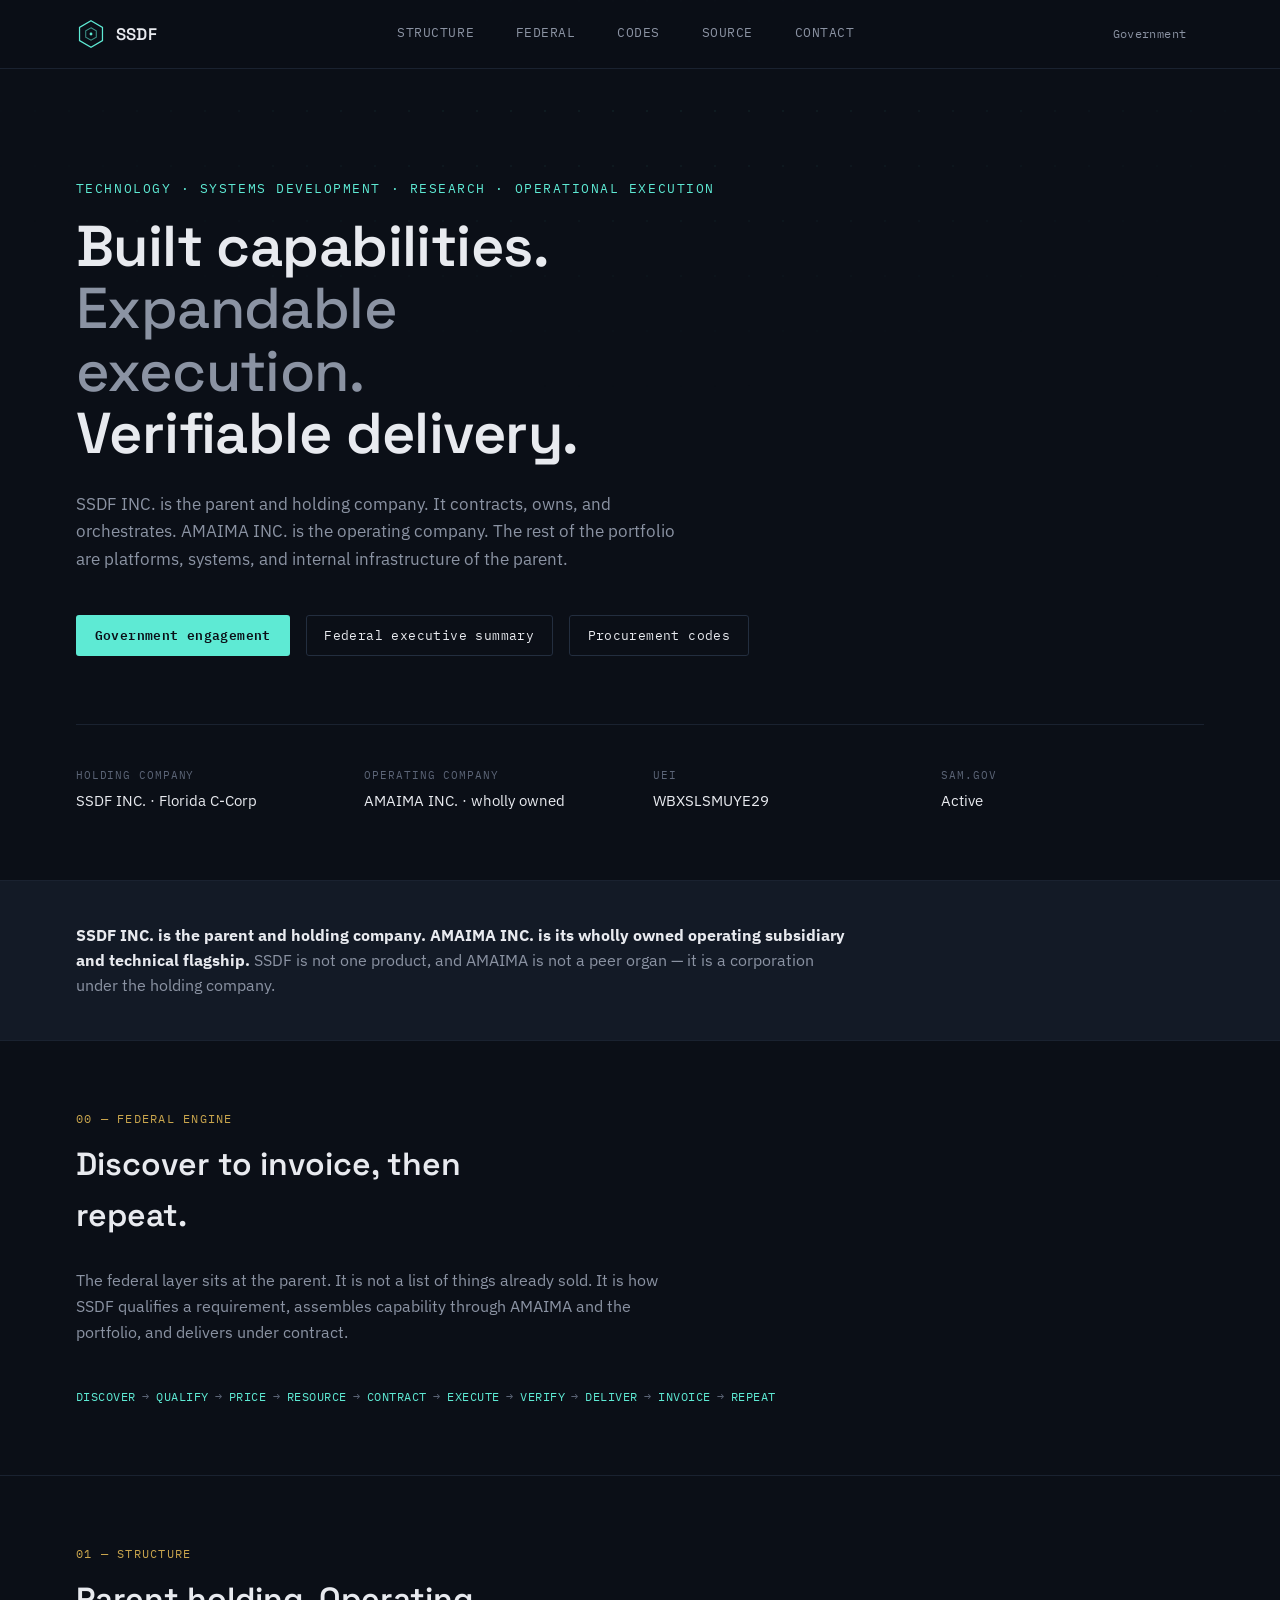
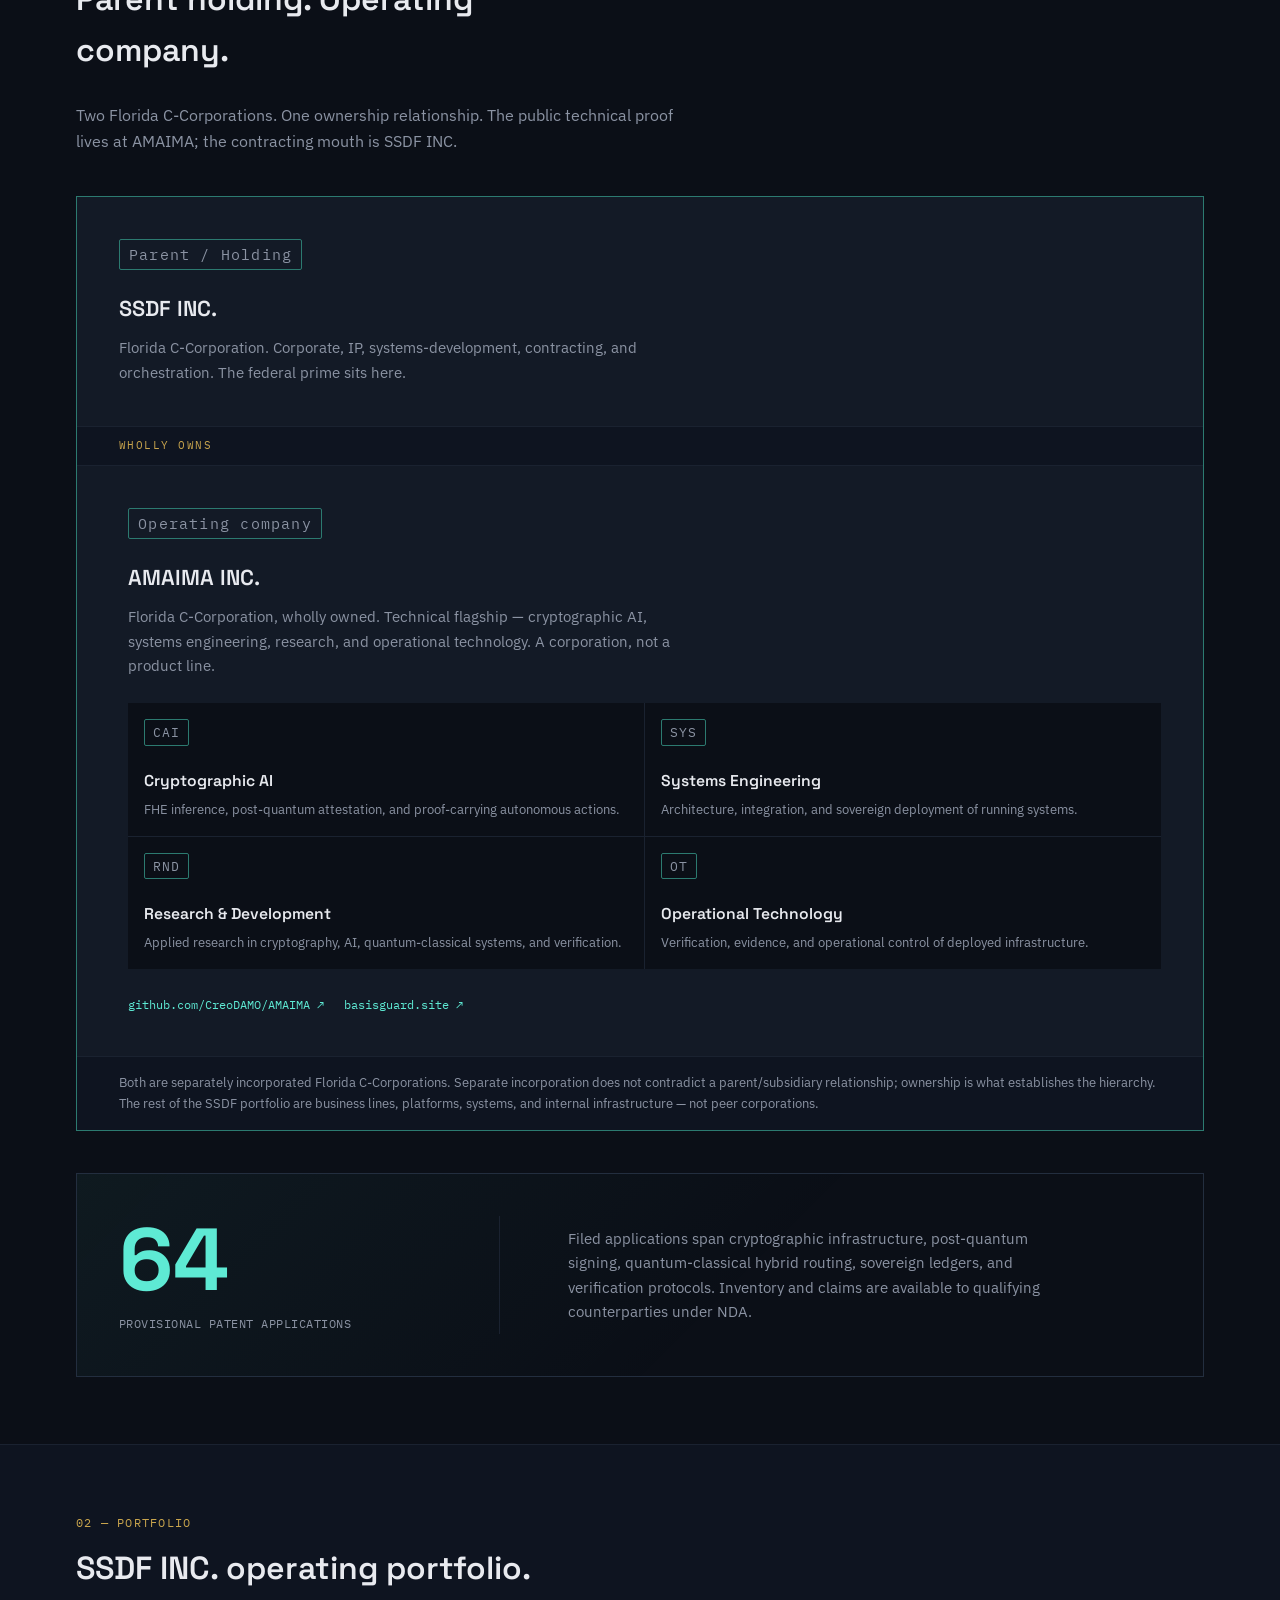
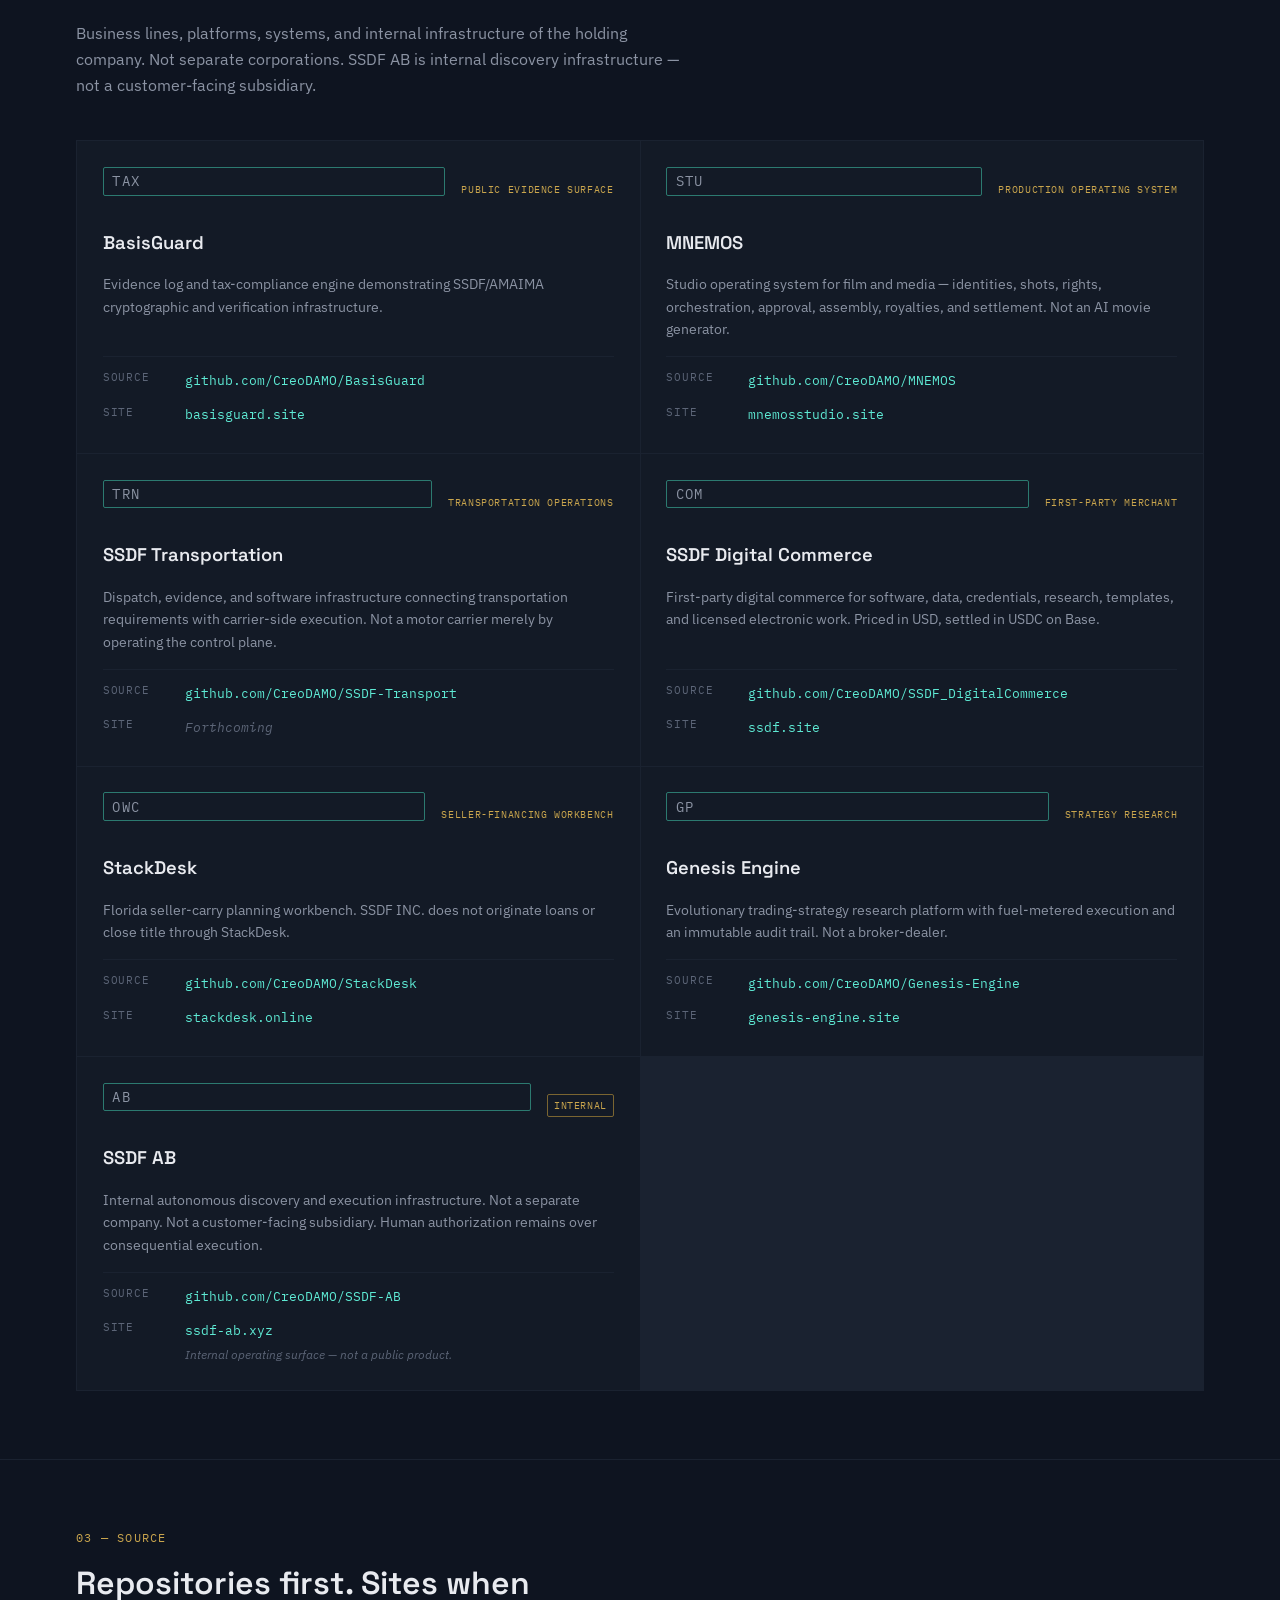
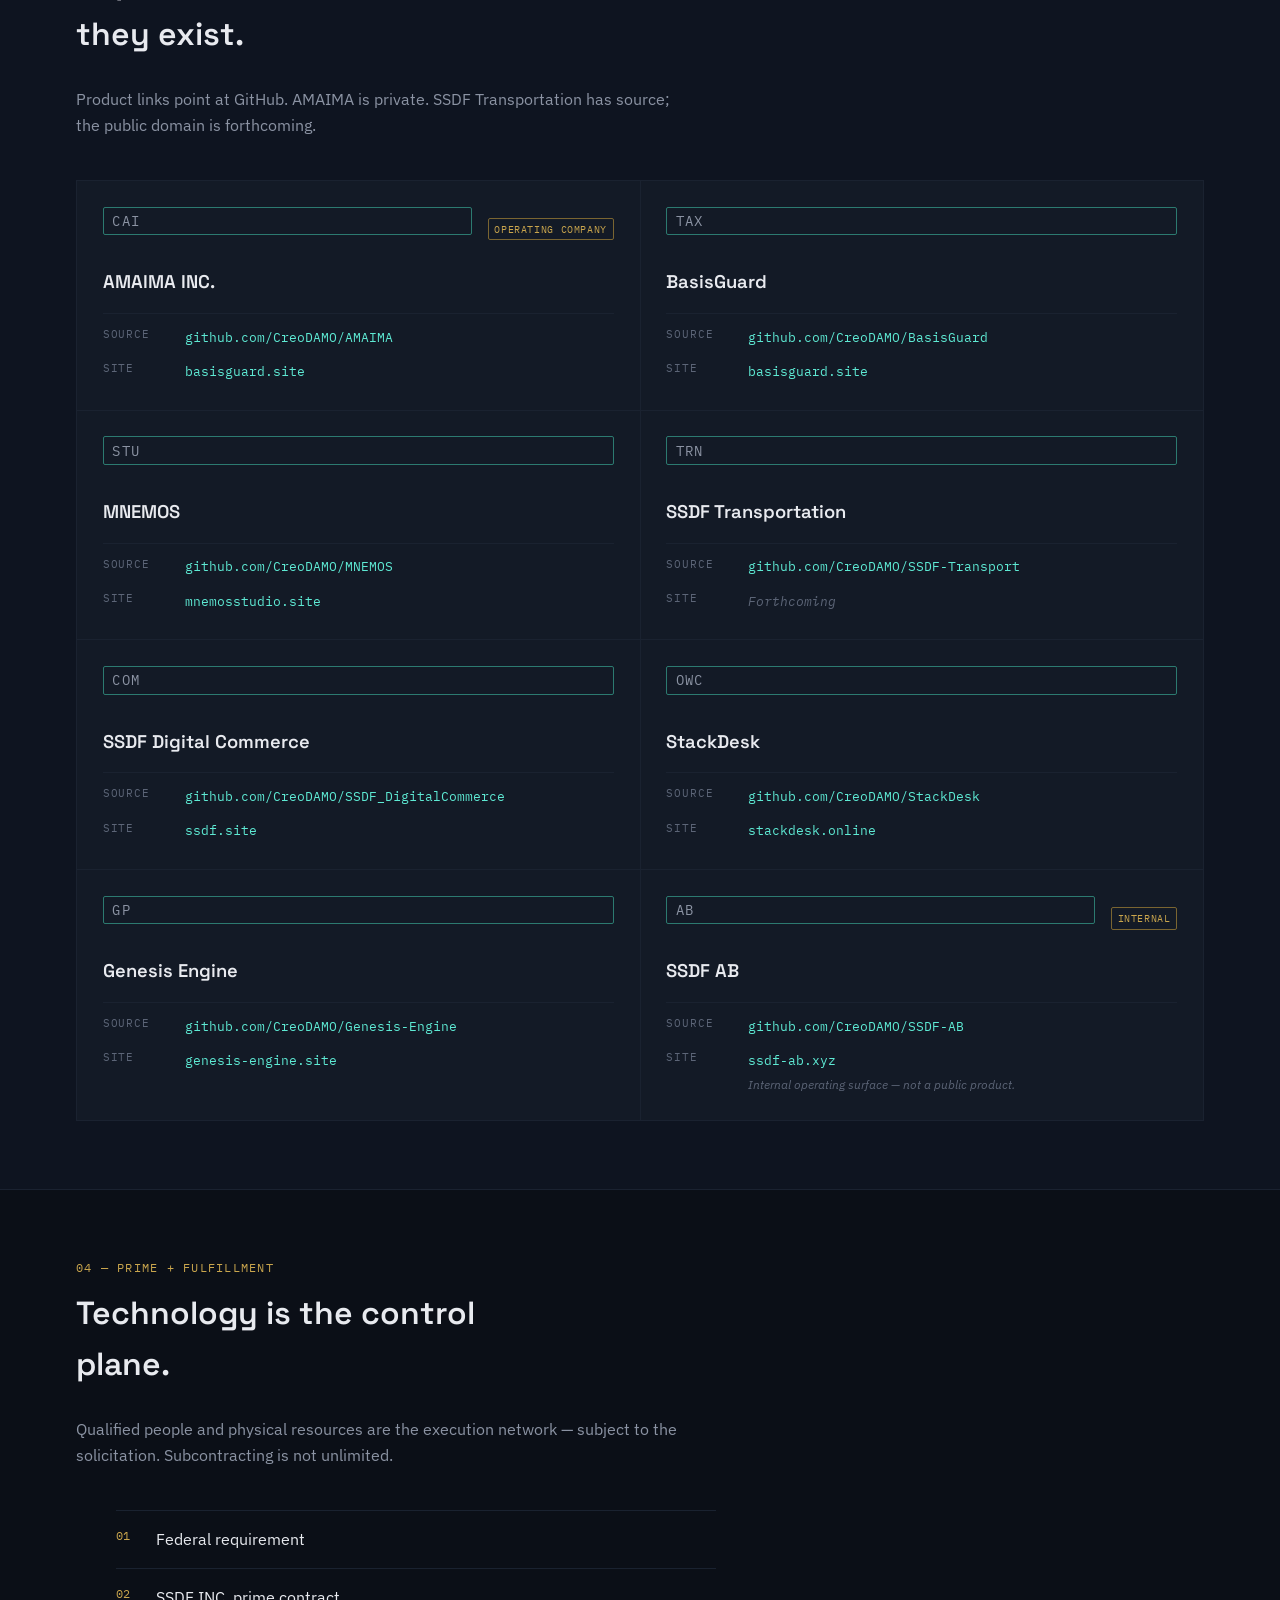
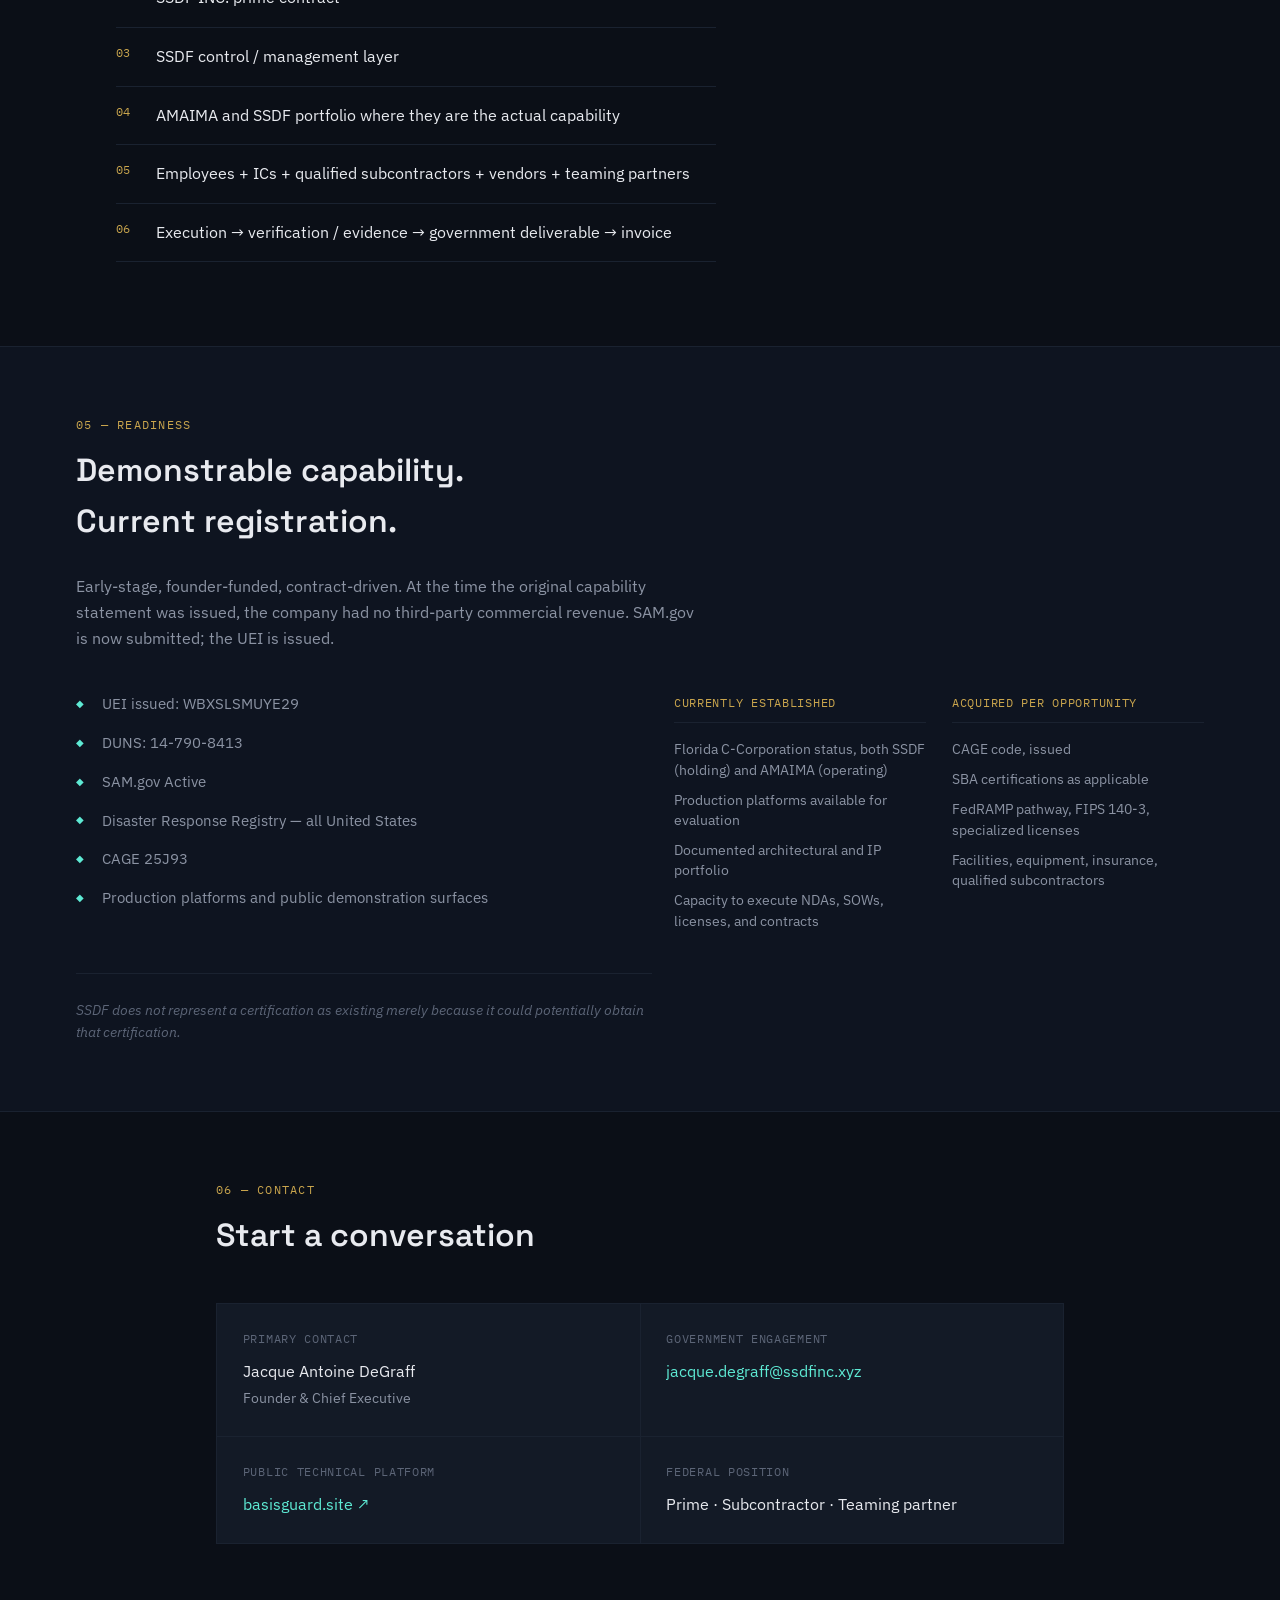
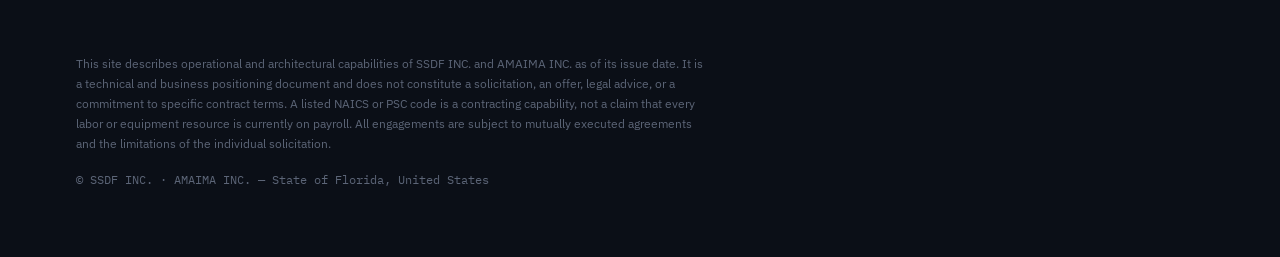
==== commit 11b7fb0c: "Update SAM.gov status to 'Active' in index.html" ====
--- a/index.html
+++ b/index.html
@@ -83,7 +83,7 @@
         <div><dt>Holding company</dt><dd>SSDF INC. · Florida C-Corp</dd></div>
         <div><dt>Operating company</dt><dd>AMAIMA INC. · wholly owned</dd></div>
         <div><dt>UEI</dt><dd>WBXSLSMUYE29</dd></div>
-        <div><dt>SAM.gov</dt><dd>Submitted / Pending Activation</dd></div>
+        <div><dt>SAM.gov</dt><dd>Active</dd></div>
       </dl>
     </div>
   </section>
@@ -357,9 +357,9 @@
         <ul class="evidence-list">
           <li>UEI issued: WBXSLSMUYE29</li>
           <li>DUNS: 14-790-8413</li>
-          <li>SAM.gov submitted / pending activation</li>
+          <li>SAM.gov Active</li>
           <li>Disaster Response Registry — all United States</li>
-          <li>CAGE pending SAM activation / assignment</li>
+          <li>CAGE 25J93</li>
           <li>Production platforms and public demonstration surfaces</li>
         </ul>
         <div class="readiness-columns">
@@ -375,7 +375,7 @@
           <div>
             <p class="readiness-heading">Acquired per opportunity</p>
             <ul>
-              <li>CAGE code, issued upon SAM activation</li>
+              <li>CAGE code, issued</li>
               <li>SBA certifications as applicable</li>
               <li>FedRAMP pathway, FIPS 140-3, specialized licenses</li>
               <li>Facilities, equipment, insurance, qualified subcontractors</li>
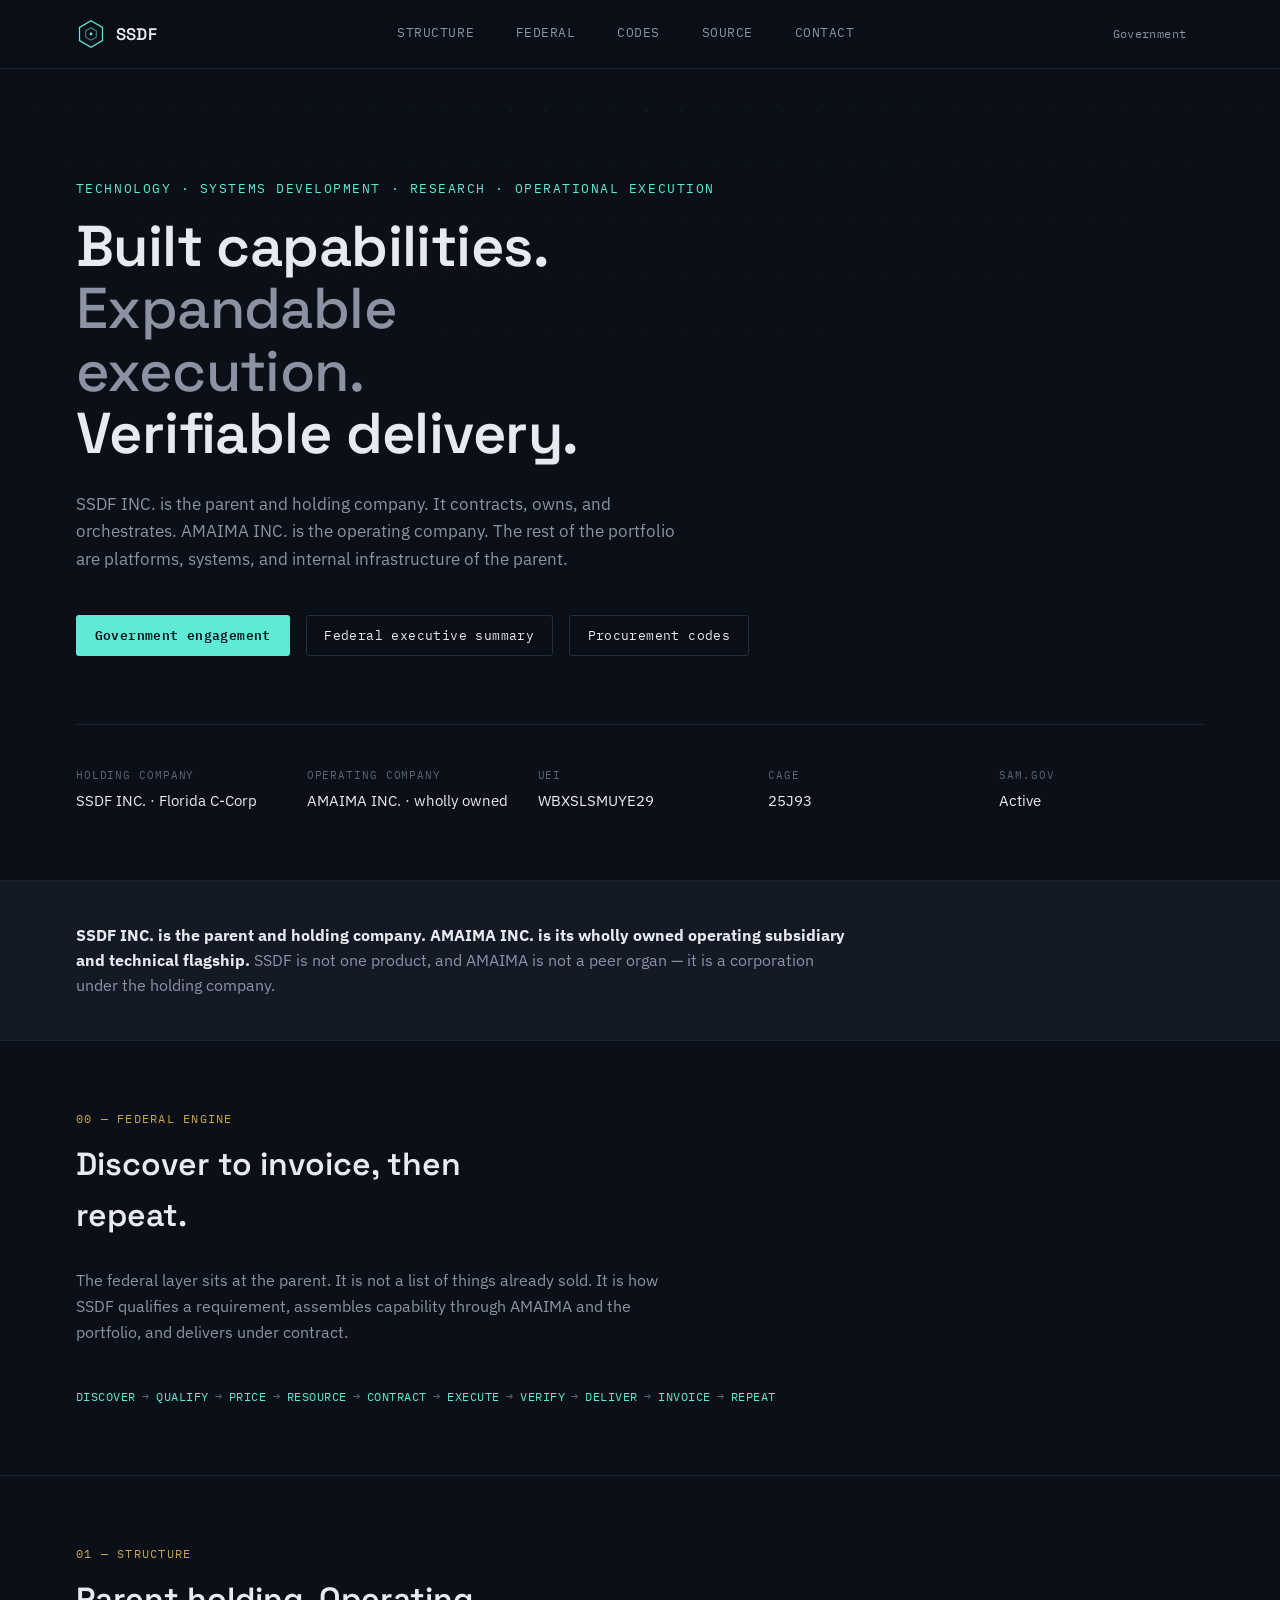
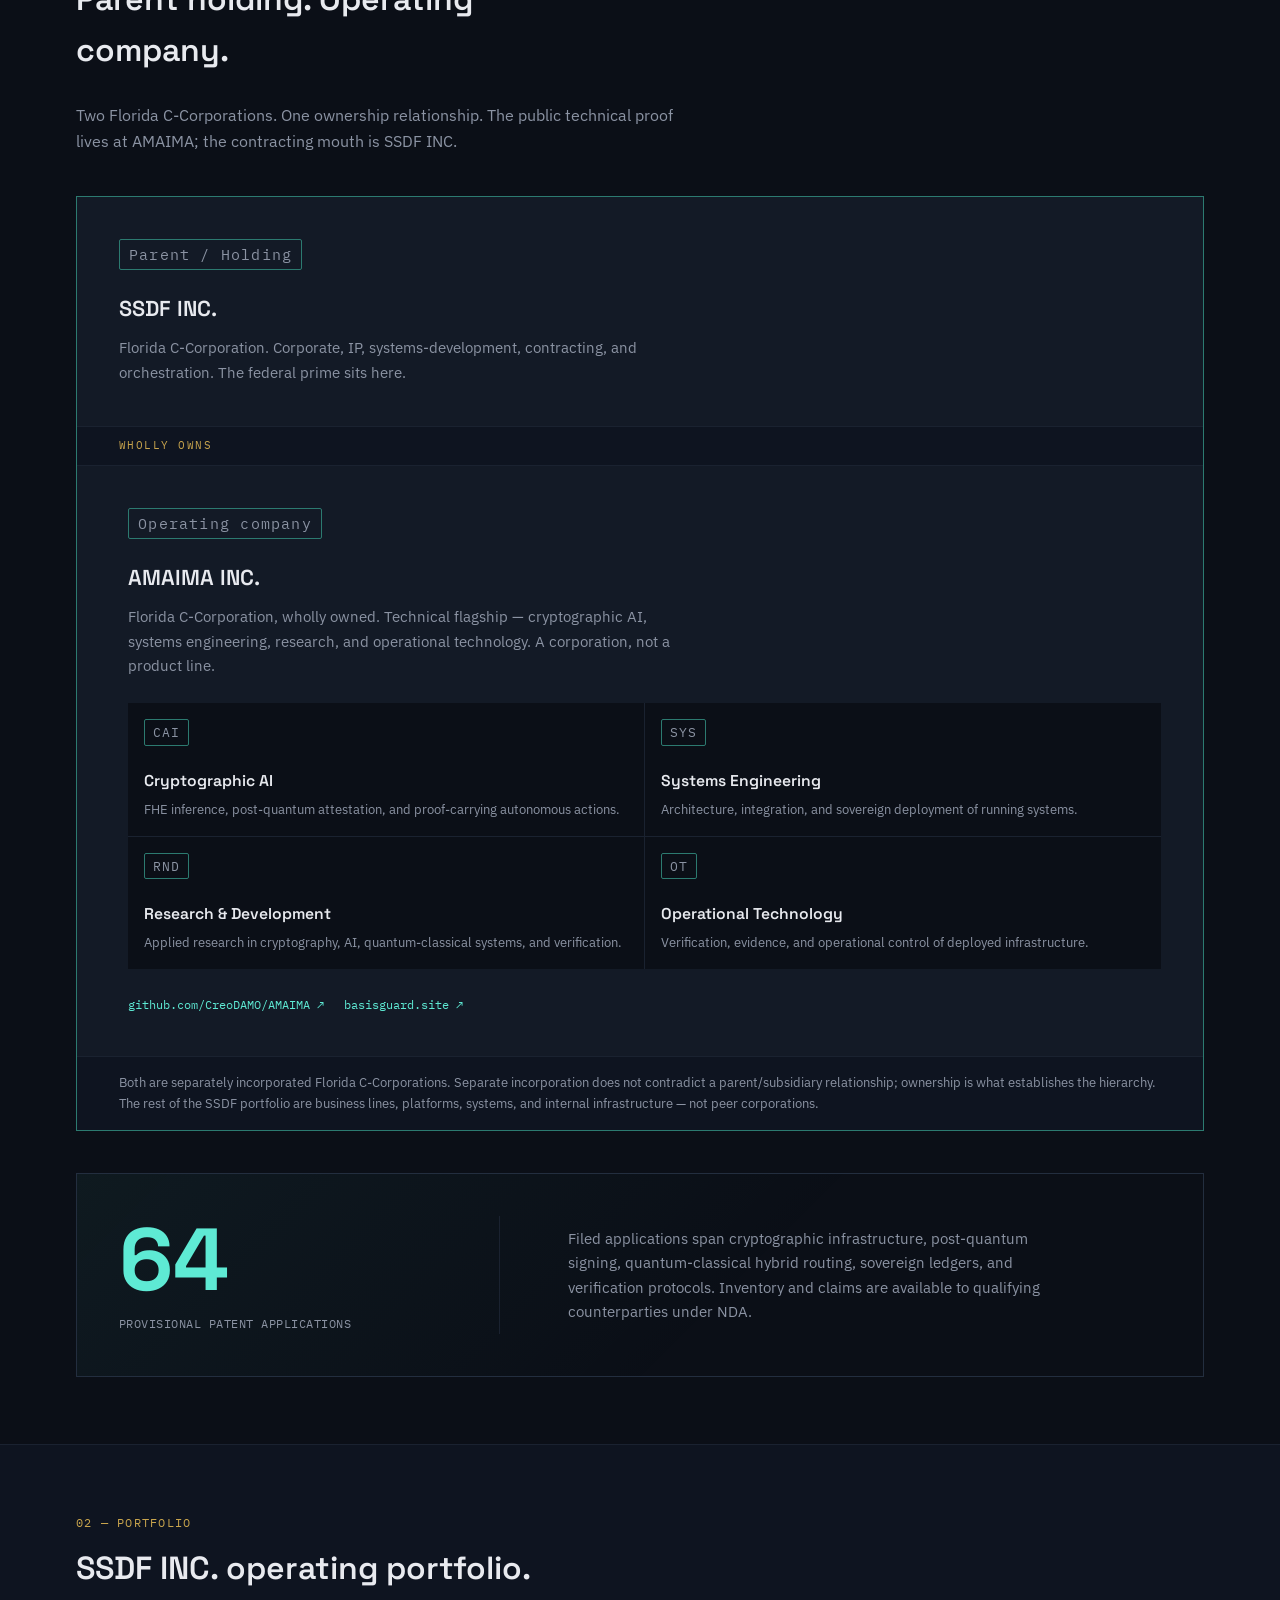
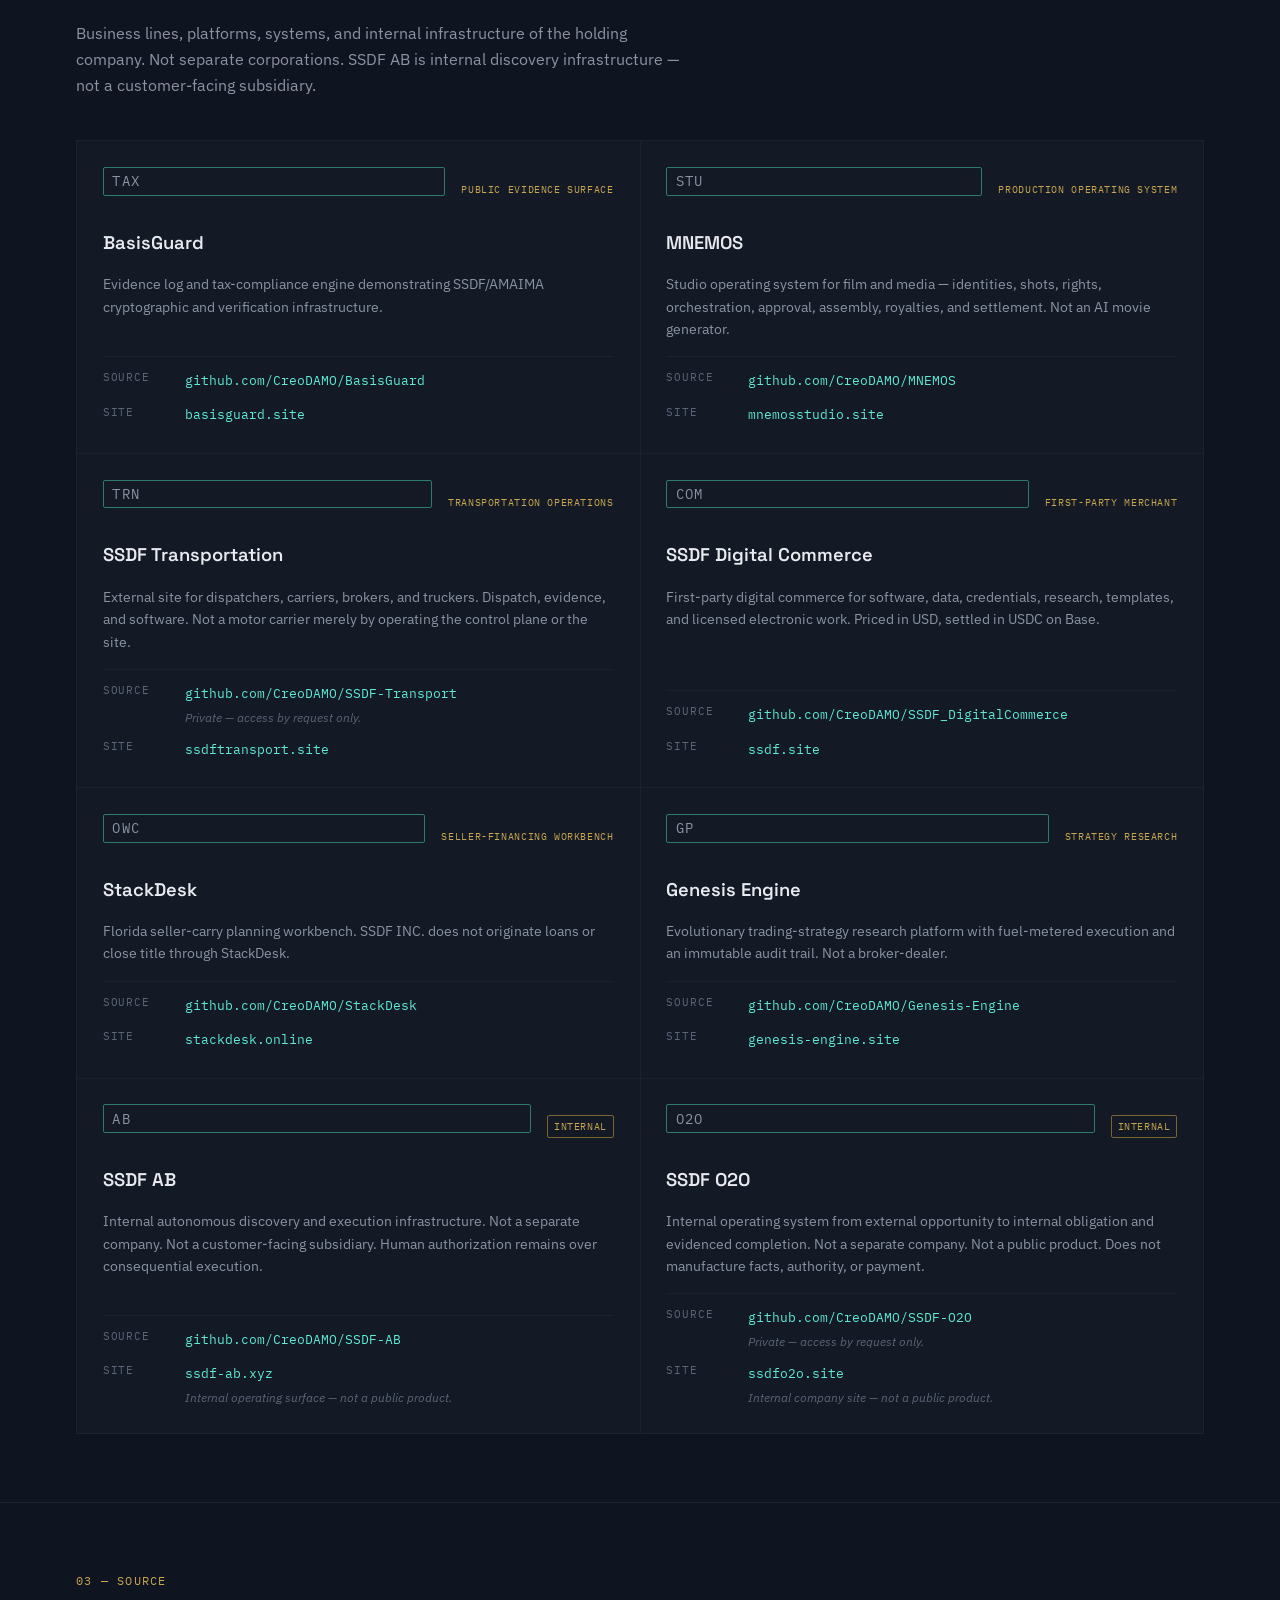
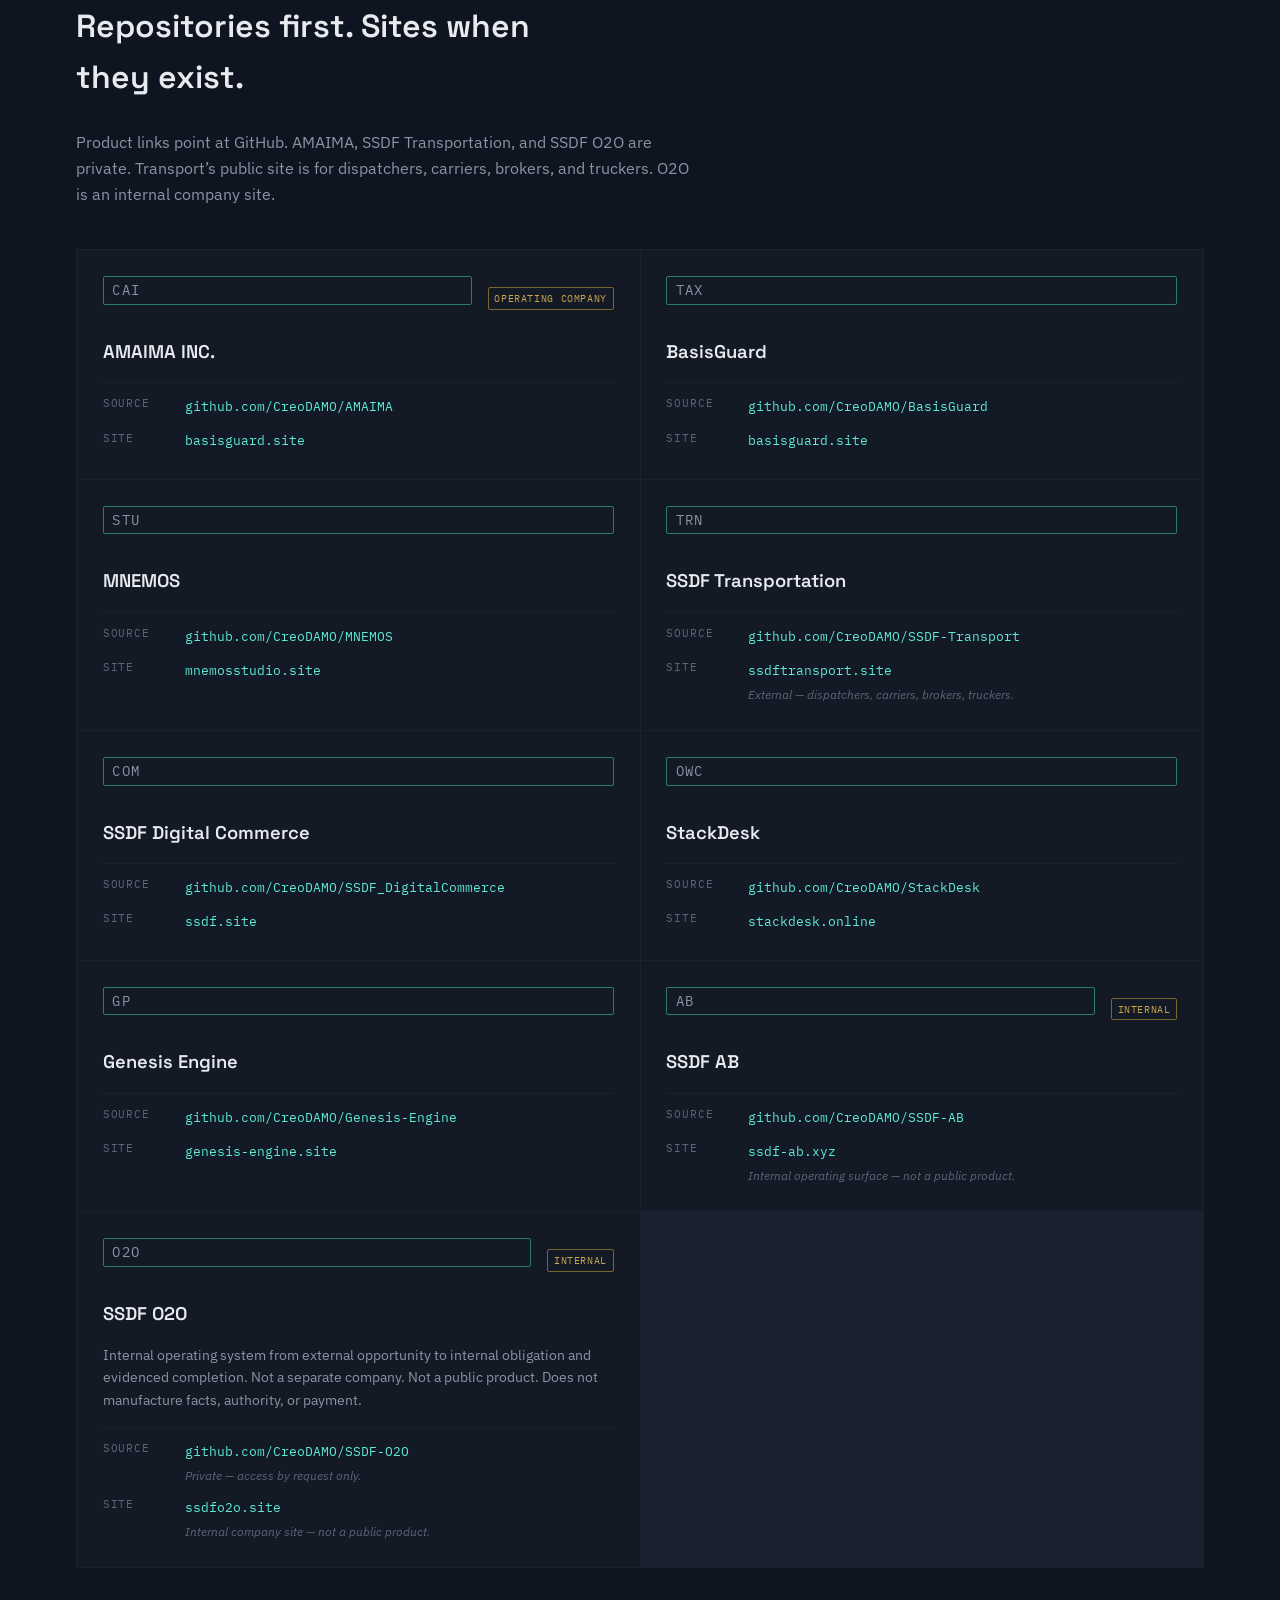
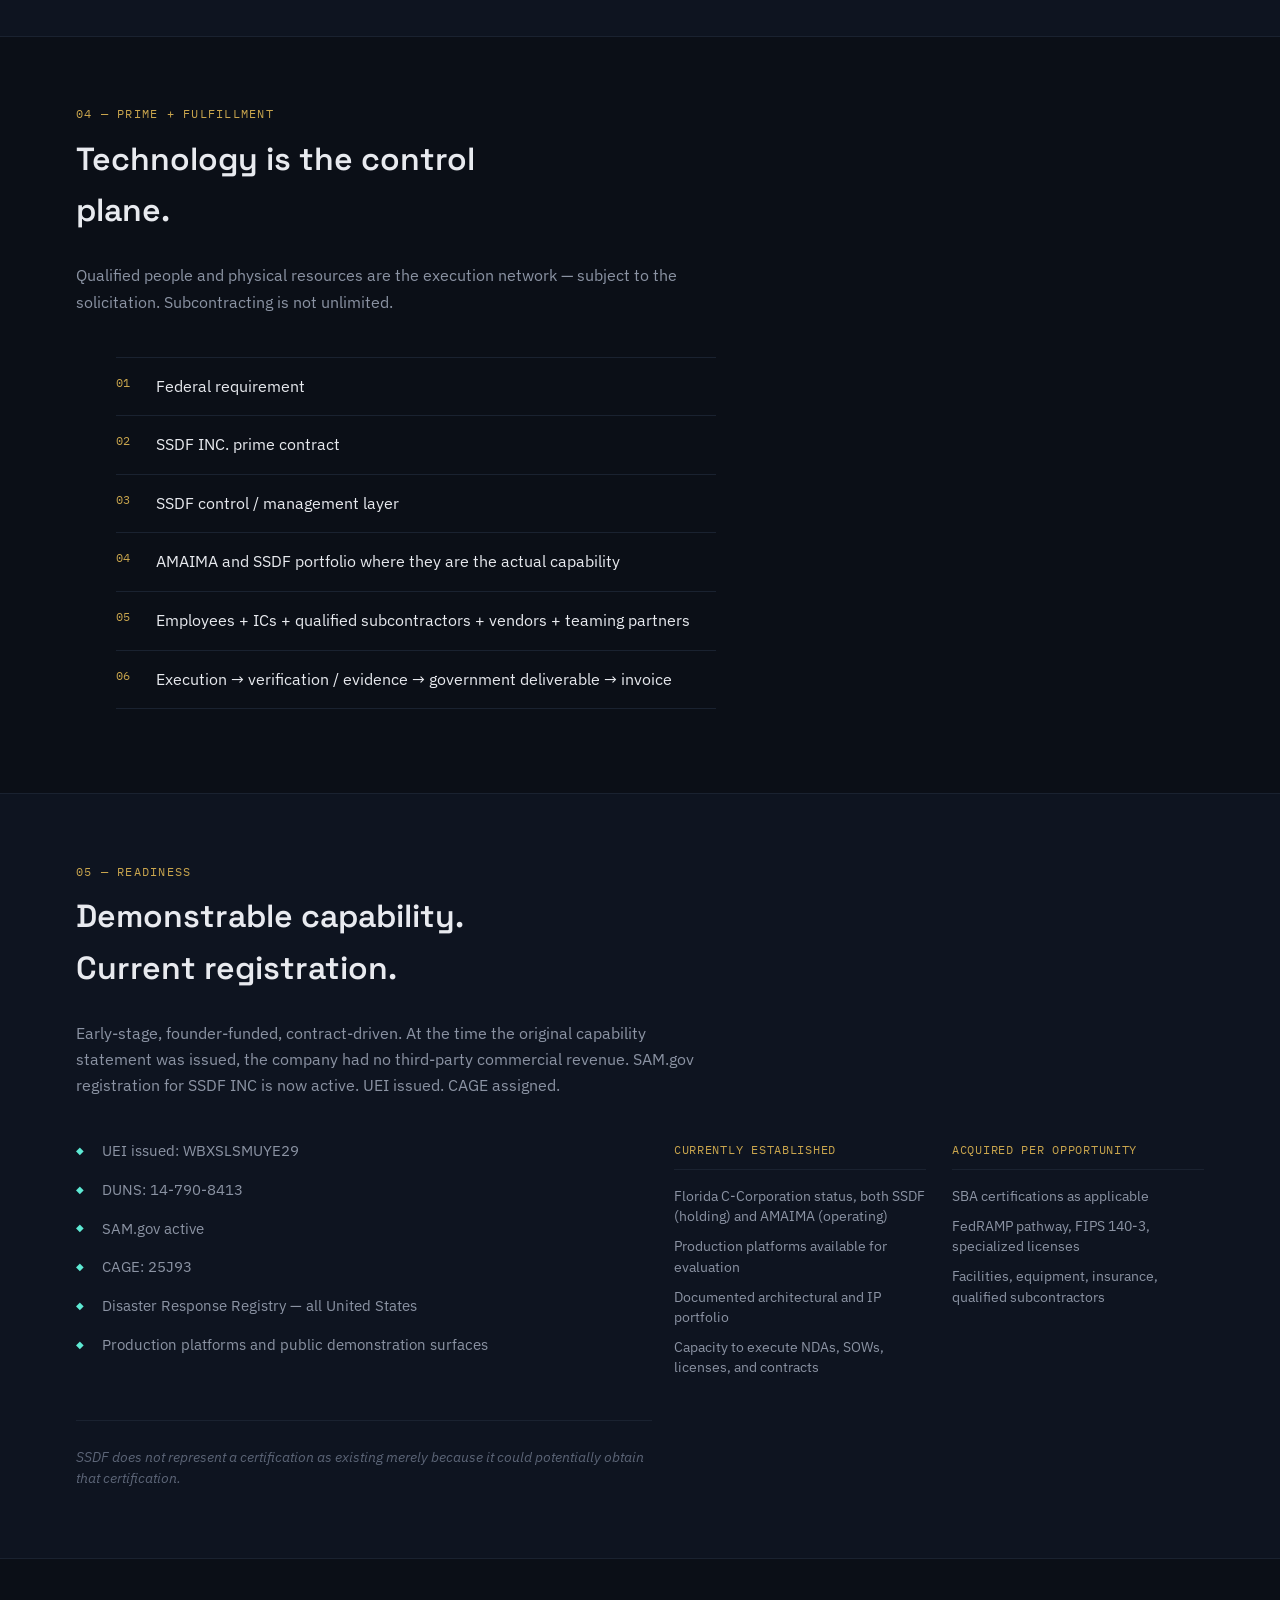
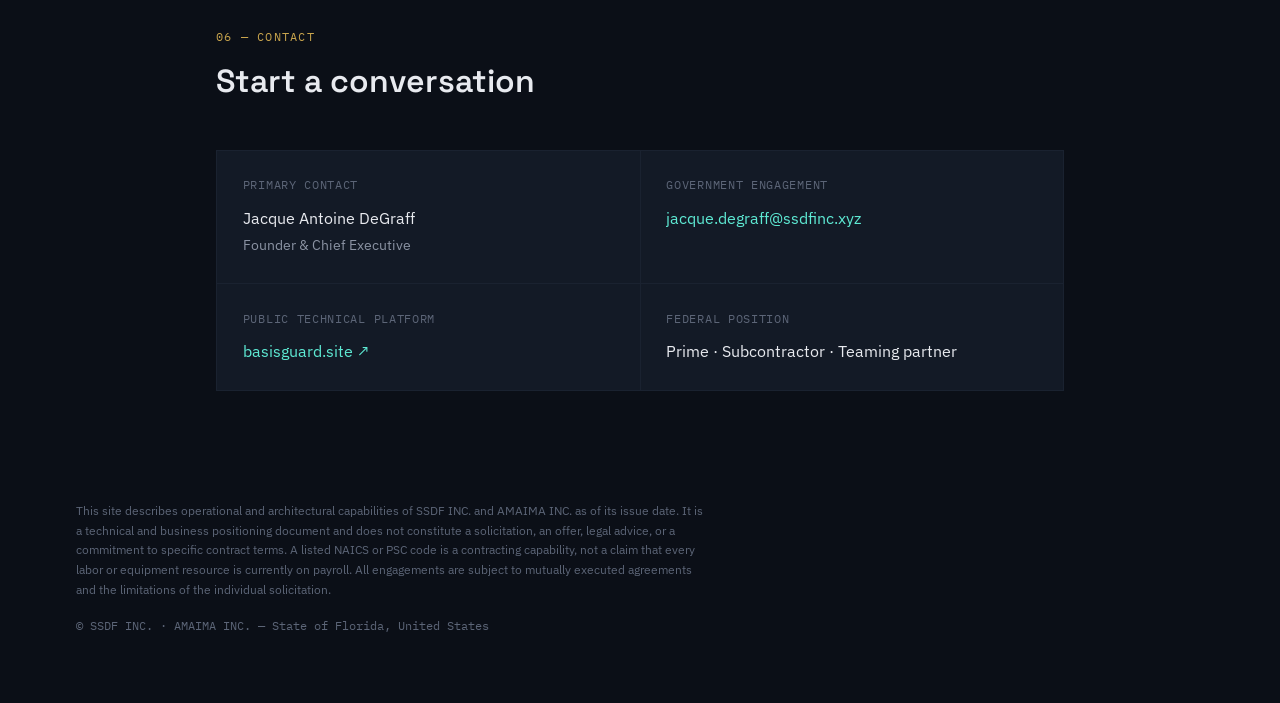
==== commit 165410bd: "Record active SAM, CAGE 25J93, Transport, and O2O. SAM.gov for SSDF INC / WBXSLSMUYE29 is active. CA" ====
--- a/index.html
+++ b/index.html
@@ -83,6 +83,7 @@
         <div><dt>Holding company</dt><dd>SSDF INC. · Florida C-Corp</dd></div>
         <div><dt>Operating company</dt><dd>AMAIMA INC. · wholly owned</dd></div>
         <div><dt>UEI</dt><dd>WBXSLSMUYE29</dd></div>
+        <div><dt>CAGE</dt><dd>25J93</dd></div>
         <div><dt>SAM.gov</dt><dd>Active</dd></div>
       </dl>
     </div>
@@ -210,10 +211,10 @@
         <article class="source-card reveal">
           <div class="source-card-head"><p class="cap-tag">TRN</p><span class="kind-label">Transportation operations</span></div>
           <h3>SSDF Transportation</h3>
-          <p>Dispatch, evidence, and software infrastructure connecting transportation requirements with carrier-side execution. Not a motor carrier merely by operating the control plane.</p>
-          <div class="source-links">
-            <div class="source-row"><span class="source-row-label">Source</span><div><a href="https://github.com/CreoDAMO/SSDF-Transport" target="_blank" rel="noopener">github.com/CreoDAMO/SSDF-Transport</a></div></div>
-            <div class="source-row"><span class="source-row-label">Site</span><div><span class="source-placeholder">Forthcoming</span></div></div>
+          <p>External site for dispatchers, carriers, brokers, and truckers. Dispatch, evidence, and software. Not a motor carrier merely by operating the control plane or the site.</p>
+          <div class="source-links">
+            <div class="source-row"><span class="source-row-label">Source</span><div><a href="https://github.com/CreoDAMO/SSDF-Transport" target="_blank" rel="noopener">github.com/CreoDAMO/SSDF-Transport</a><span class="source-note">Private — access by request only.</span></div></div>
+            <div class="source-row"><span class="source-row-label">Site</span><div><a href="https://www.ssdftransport.site" target="_blank" rel="noopener">ssdftransport.site</a></div></div>
           </div>
         </article>
         <article class="source-card reveal">
@@ -252,6 +253,15 @@
             <div class="source-row"><span class="source-row-label">Site</span><div><a href="https://www.ssdf-ab.xyz" target="_blank" rel="noopener">ssdf-ab.xyz</a><span class="source-note">Internal operating surface — not a public product.</span></div></div>
           </div>
         </article>
+        <article class="source-card reveal">
+          <div class="source-card-head"><p class="cap-tag">O2O</p><span class="source-badge">Internal</span></div>
+          <h3>SSDF O2O</h3>
+          <p>Internal operating system from external opportunity to internal obligation and evidenced completion. Not a separate company. Not a public product. Does not manufacture facts, authority, or payment.</p>
+          <div class="source-links">
+            <div class="source-row"><span class="source-row-label">Source</span><div><a href="https://github.com/CreoDAMO/SSDF-O2O" target="_blank" rel="noopener">github.com/CreoDAMO/SSDF-O2O</a><span class="source-note">Private — access by request only.</span></div></div>
+            <div class="source-row"><span class="source-row-label">Site</span><div><a href="https://www.ssdfo2o.site" target="_blank" rel="noopener">ssdfo2o.site</a><span class="source-note">Internal company site — not a public product.</span></div></div>
+          </div>
+        </article>
       </div>
     </div>
   </section>
@@ -261,7 +271,8 @@
       <p class="section-eyebrow reveal">03 — Source</p>
       <h2 class="section-title reveal">Repositories first. Sites when they exist.</h2>
       <p class="section-lede reveal">
-        Product links point at GitHub. AMAIMA is private. SSDF Transportation has source; the public domain is forthcoming.
+        Product links point at GitHub. AMAIMA, SSDF Transportation, and SSDF O2O are private.
+        Transport’s public site is for dispatchers, carriers, brokers, and truckers. O2O is an internal company site.
       </p>
       <div class="source-grid">
         <article class="source-card reveal">
@@ -293,7 +304,7 @@
           <h3>SSDF Transportation</h3>
           <div class="source-links">
             <div class="source-row"><span class="source-row-label">Source</span><div><a href="https://github.com/CreoDAMO/SSDF-Transport" target="_blank" rel="noopener">github.com/CreoDAMO/SSDF-Transport</a></div></div>
-            <div class="source-row"><span class="source-row-label">Site</span><div><span class="source-placeholder">Forthcoming</span></div></div>
+            <div class="source-row"><span class="source-row-label">Site</span><div><a href="https://www.ssdftransport.site" target="_blank" rel="noopener">ssdftransport.site</a><span class="source-note">External — dispatchers, carriers, brokers, truckers.</span></div></div>
           </div>
         </article>
         <article class="source-card reveal">
@@ -326,6 +337,15 @@
           <div class="source-links">
             <div class="source-row"><span class="source-row-label">Source</span><div><a href="https://github.com/CreoDAMO/SSDF-AB" target="_blank" rel="noopener">github.com/CreoDAMO/SSDF-AB</a></div></div>
             <div class="source-row"><span class="source-row-label">Site</span><div><a href="https://www.ssdf-ab.xyz" target="_blank" rel="noopener">ssdf-ab.xyz</a><span class="source-note">Internal operating surface — not a public product.</span></div></div>
+          </div>
+        </article>
+        <article class="source-card reveal">
+          <div class="source-card-head"><p class="cap-tag">O2O</p><span class="source-badge">Internal</span></div>
+          <h3>SSDF O2O</h3>
+          <p>Internal operating system from external opportunity to internal obligation and evidenced completion. Not a separate company. Not a public product. Does not manufacture facts, authority, or payment.</p>
+          <div class="source-links">
+            <div class="source-row"><span class="source-row-label">Source</span><div><a href="https://github.com/CreoDAMO/SSDF-O2O" target="_blank" rel="noopener">github.com/CreoDAMO/SSDF-O2O</a><span class="source-note">Private — access by request only.</span></div></div>
+            <div class="source-row"><span class="source-row-label">Site</span><div><a href="https://www.ssdfo2o.site" target="_blank" rel="noopener">ssdfo2o.site</a><span class="source-note">Internal company site — not a public product.</span></div></div>
           </div>
         </article>
       </div>
@@ -352,14 +372,14 @@
     <div class="wrap">
       <p class="section-eyebrow reveal">05 — Readiness</p>
       <h2 class="section-title reveal">Demonstrable capability. Current registration.</h2>
-      <p class="section-lede reveal">Early-stage, founder-funded, contract-driven. At the time the original capability statement was issued, the company had no third-party commercial revenue. SAM.gov is now submitted; the UEI is issued.</p>
+      <p class="section-lede reveal">Early-stage, founder-funded, contract-driven. At the time the original capability statement was issued, the company had no third-party commercial revenue. SAM.gov registration for SSDF INC is now active. UEI issued. CAGE assigned.</p>
       <div class="readiness-grid reveal">
         <ul class="evidence-list">
           <li>UEI issued: WBXSLSMUYE29</li>
           <li>DUNS: 14-790-8413</li>
-          <li>SAM.gov Active</li>
+          <li>SAM.gov active</li>
+          <li>CAGE: 25J93</li>
           <li>Disaster Response Registry — all United States</li>
-          <li>CAGE 25J93</li>
           <li>Production platforms and public demonstration surfaces</li>
         </ul>
         <div class="readiness-columns">
@@ -375,7 +395,6 @@
           <div>
             <p class="readiness-heading">Acquired per opportunity</p>
             <ul>
-              <li>CAGE code, issued</li>
               <li>SBA certifications as applicable</li>
               <li>FedRAMP pathway, FIPS 140-3, specialized licenses</li>
               <li>Facilities, equipment, insurance, qualified subcontractors</li>
--- a/styles.css
+++ b/styles.css
@@ -251,7 +251,7 @@
 
 .hero-facts {
   display: grid;
-  grid-template-columns: repeat(4, 1fr);
+  grid-template-columns: repeat(5, 1fr);
   gap: var(--space-4);
   padding-top: var(--space-5);
   border-top: 1px solid var(--border-soft);
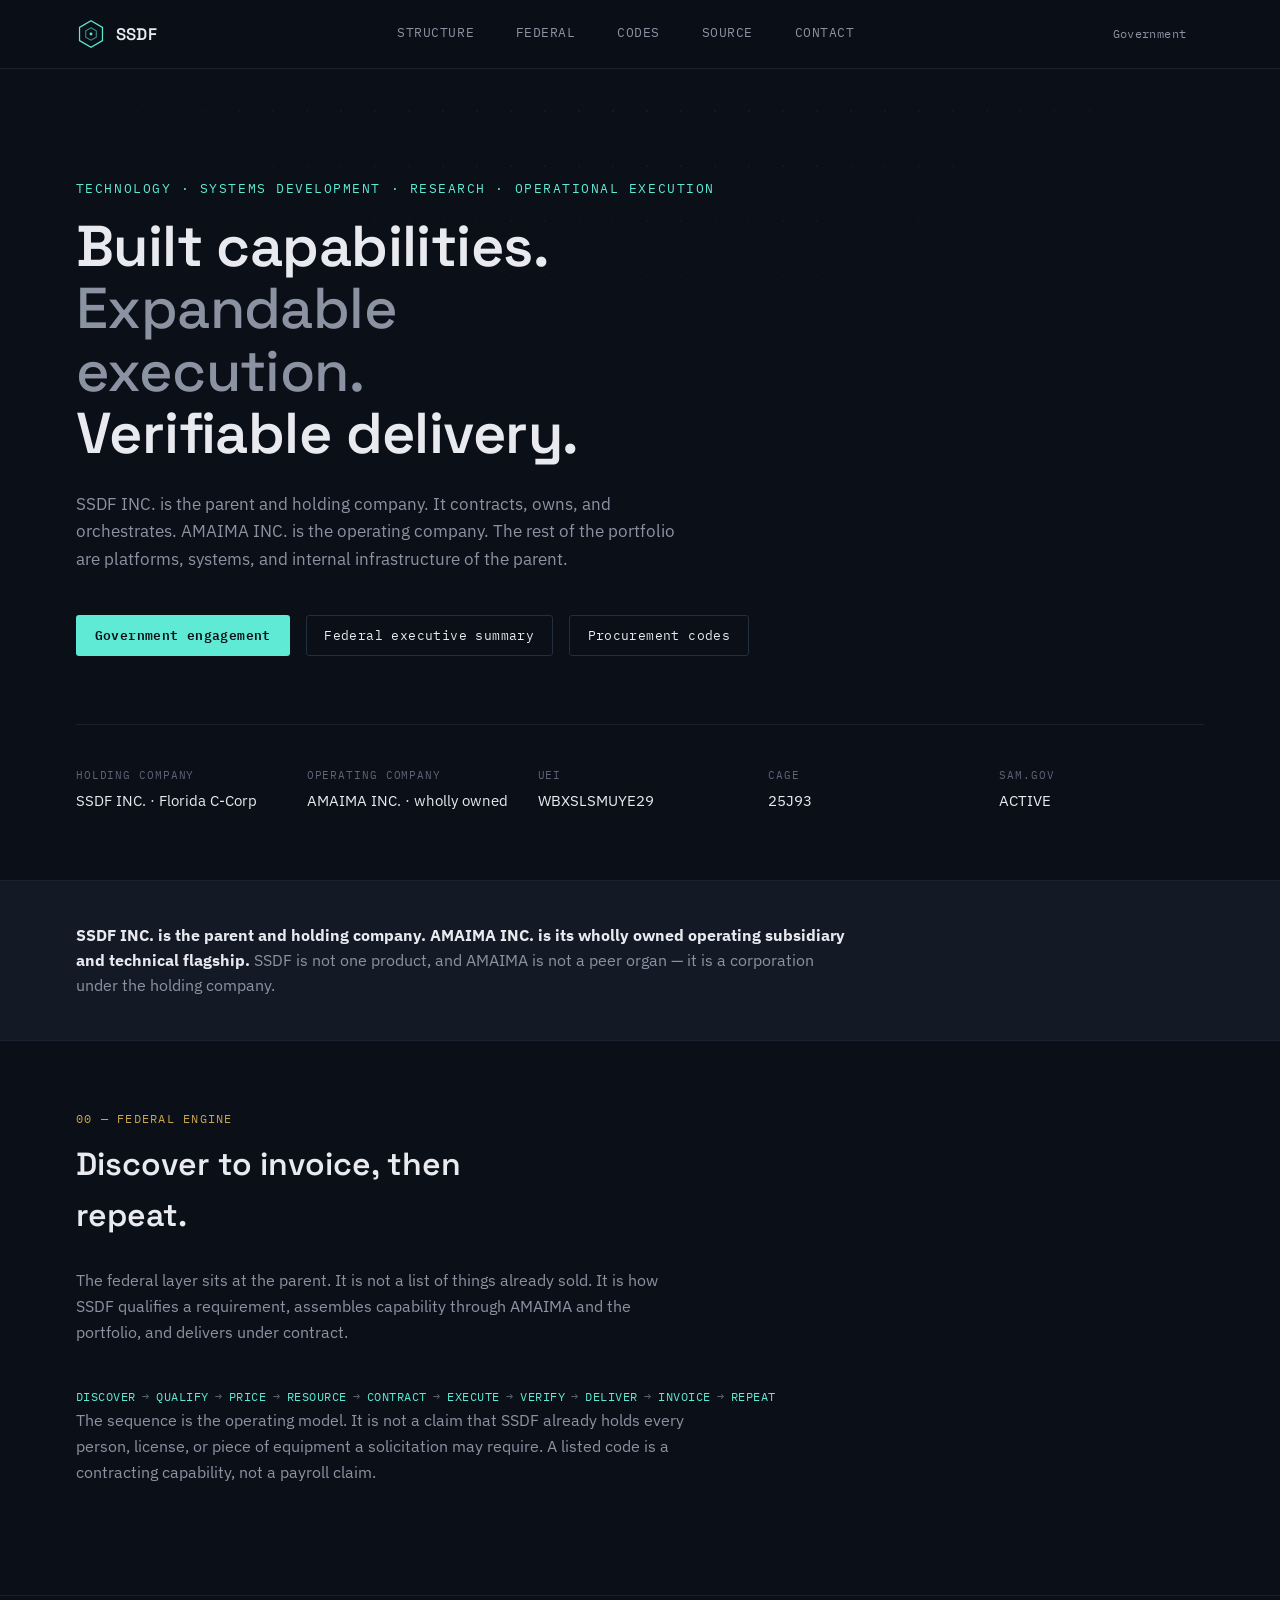
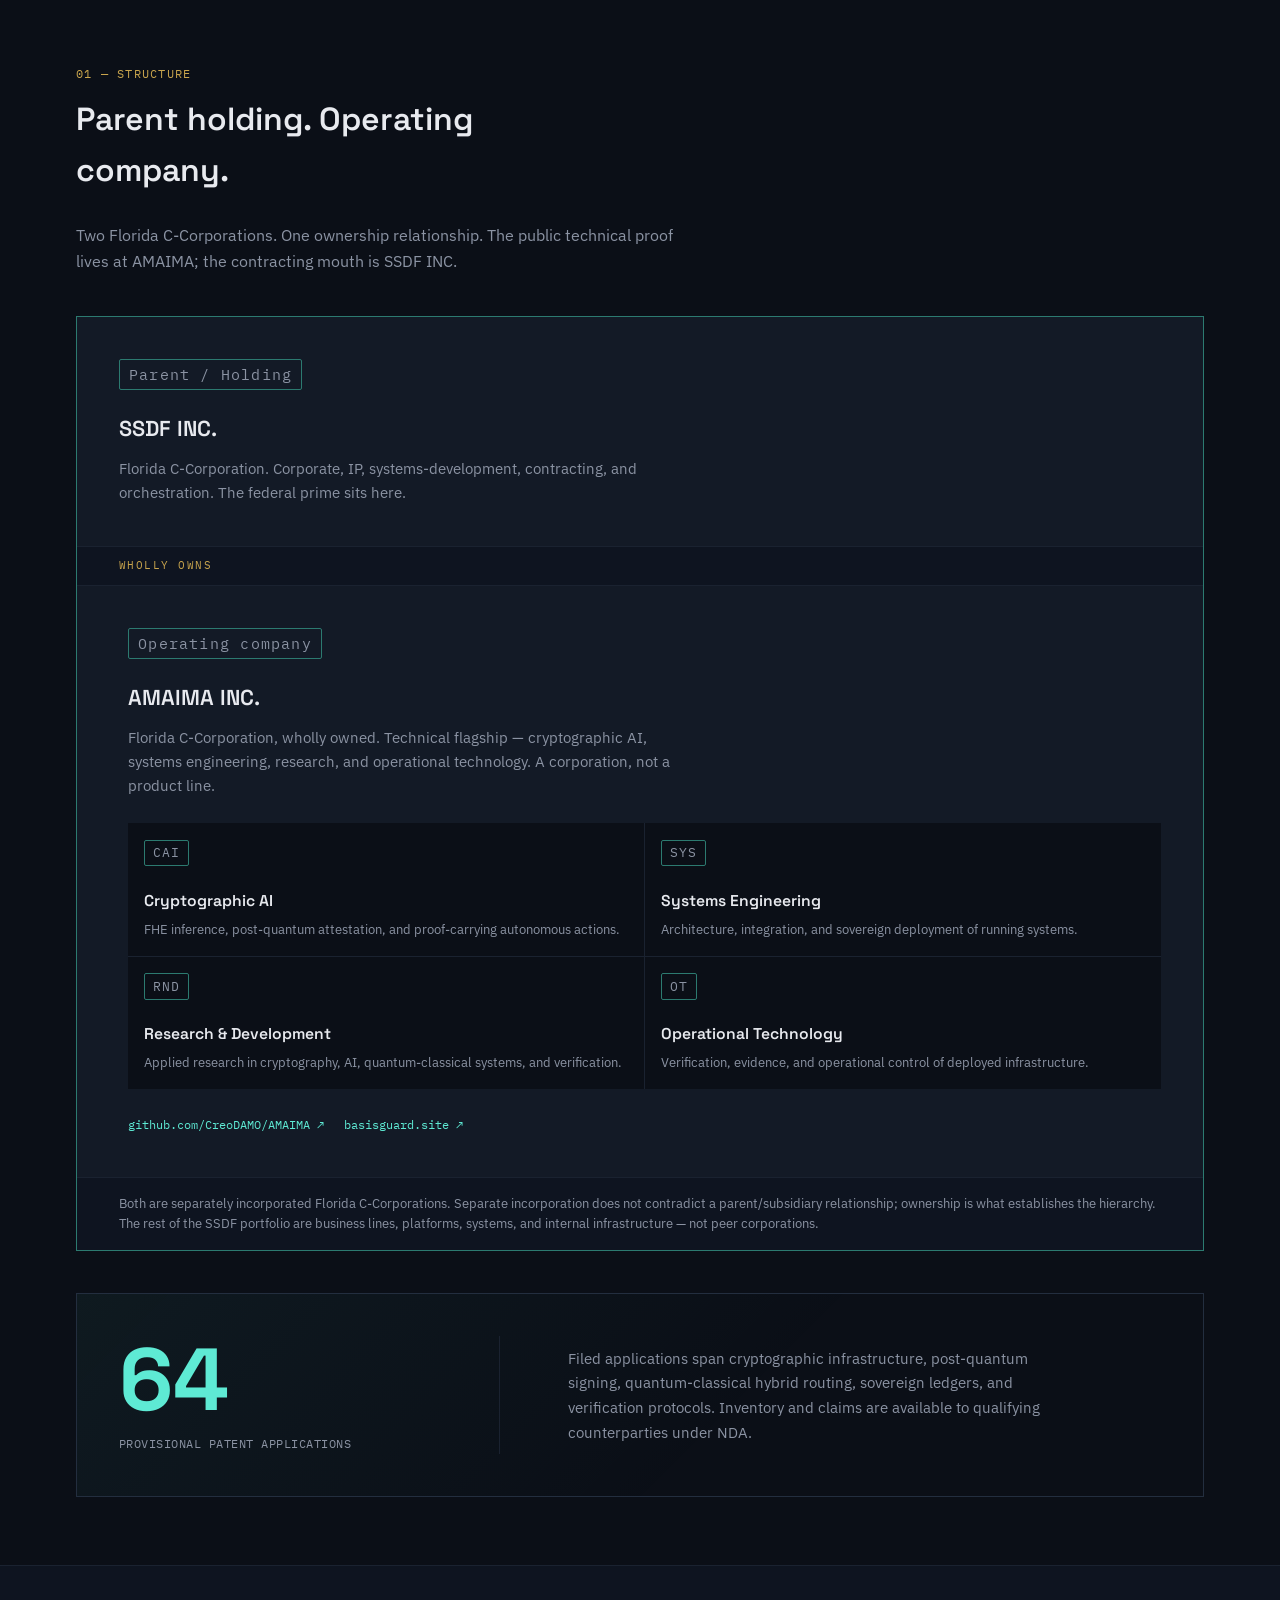
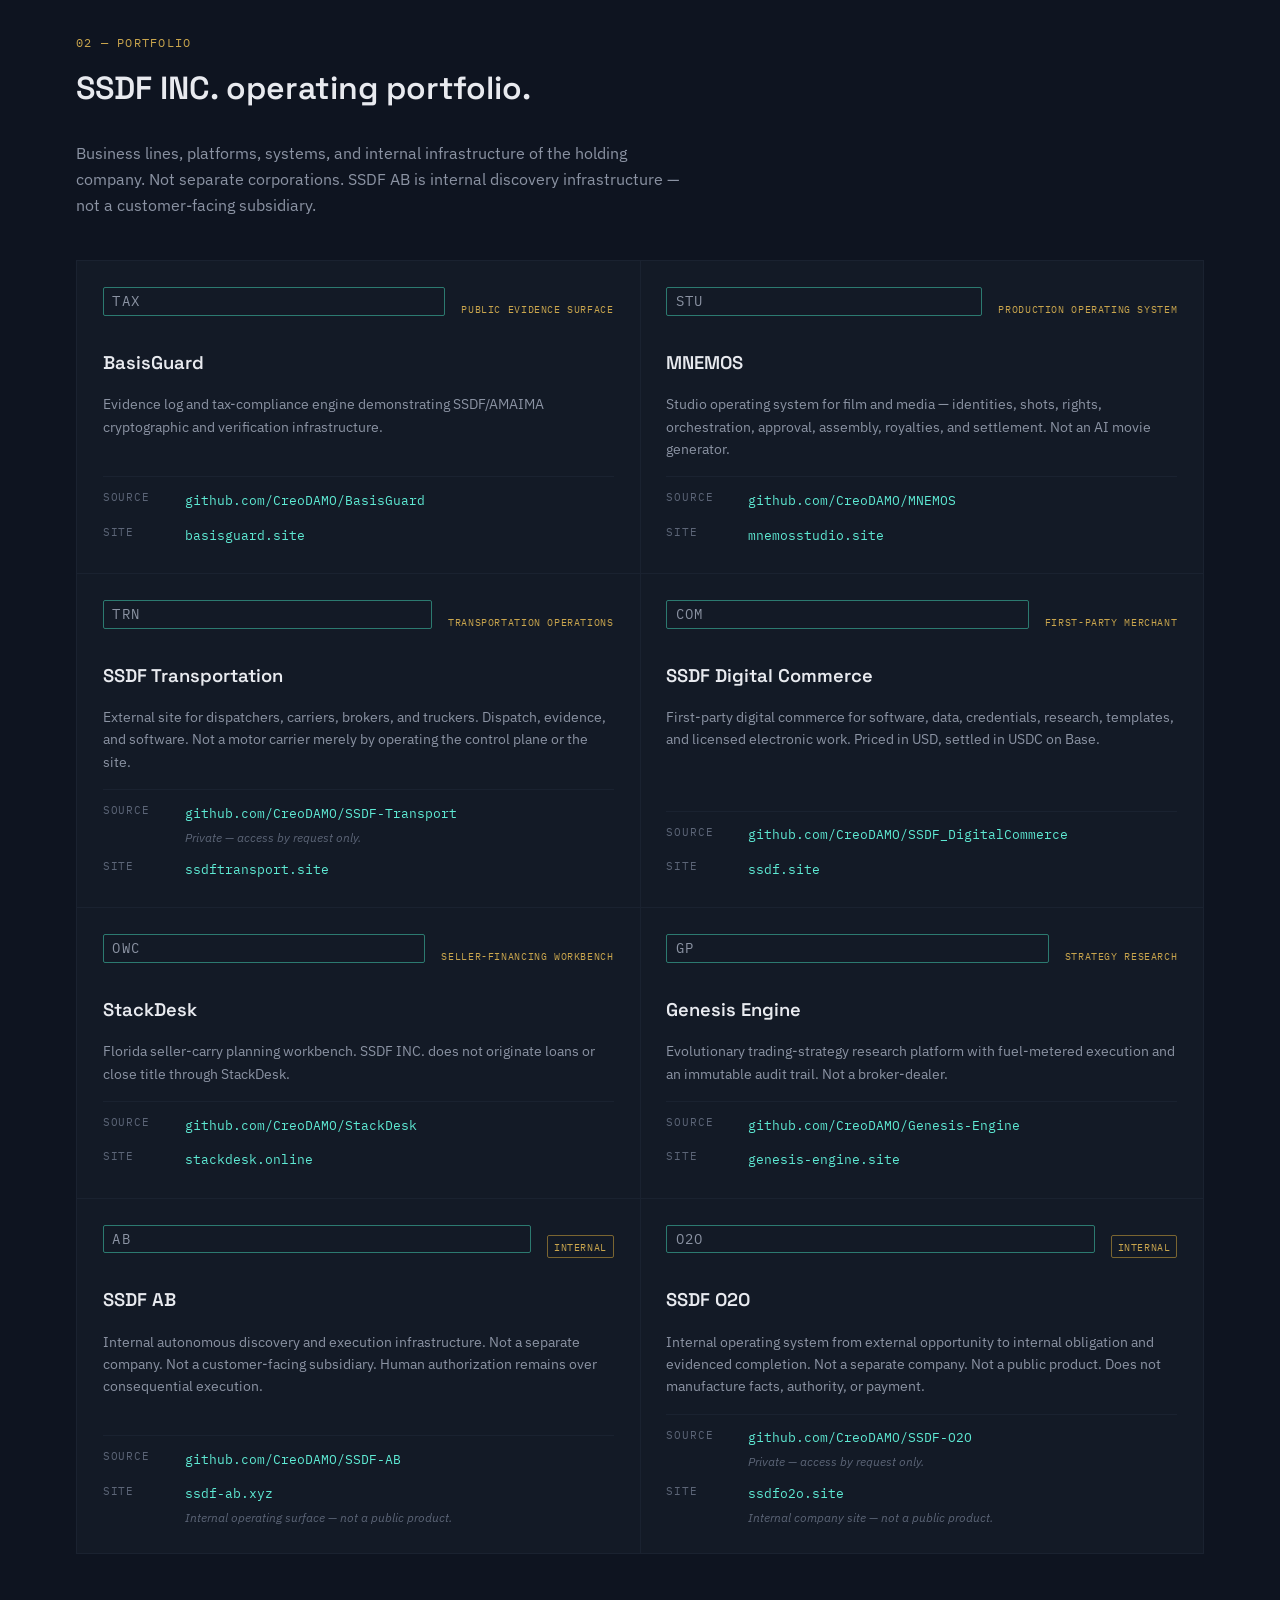
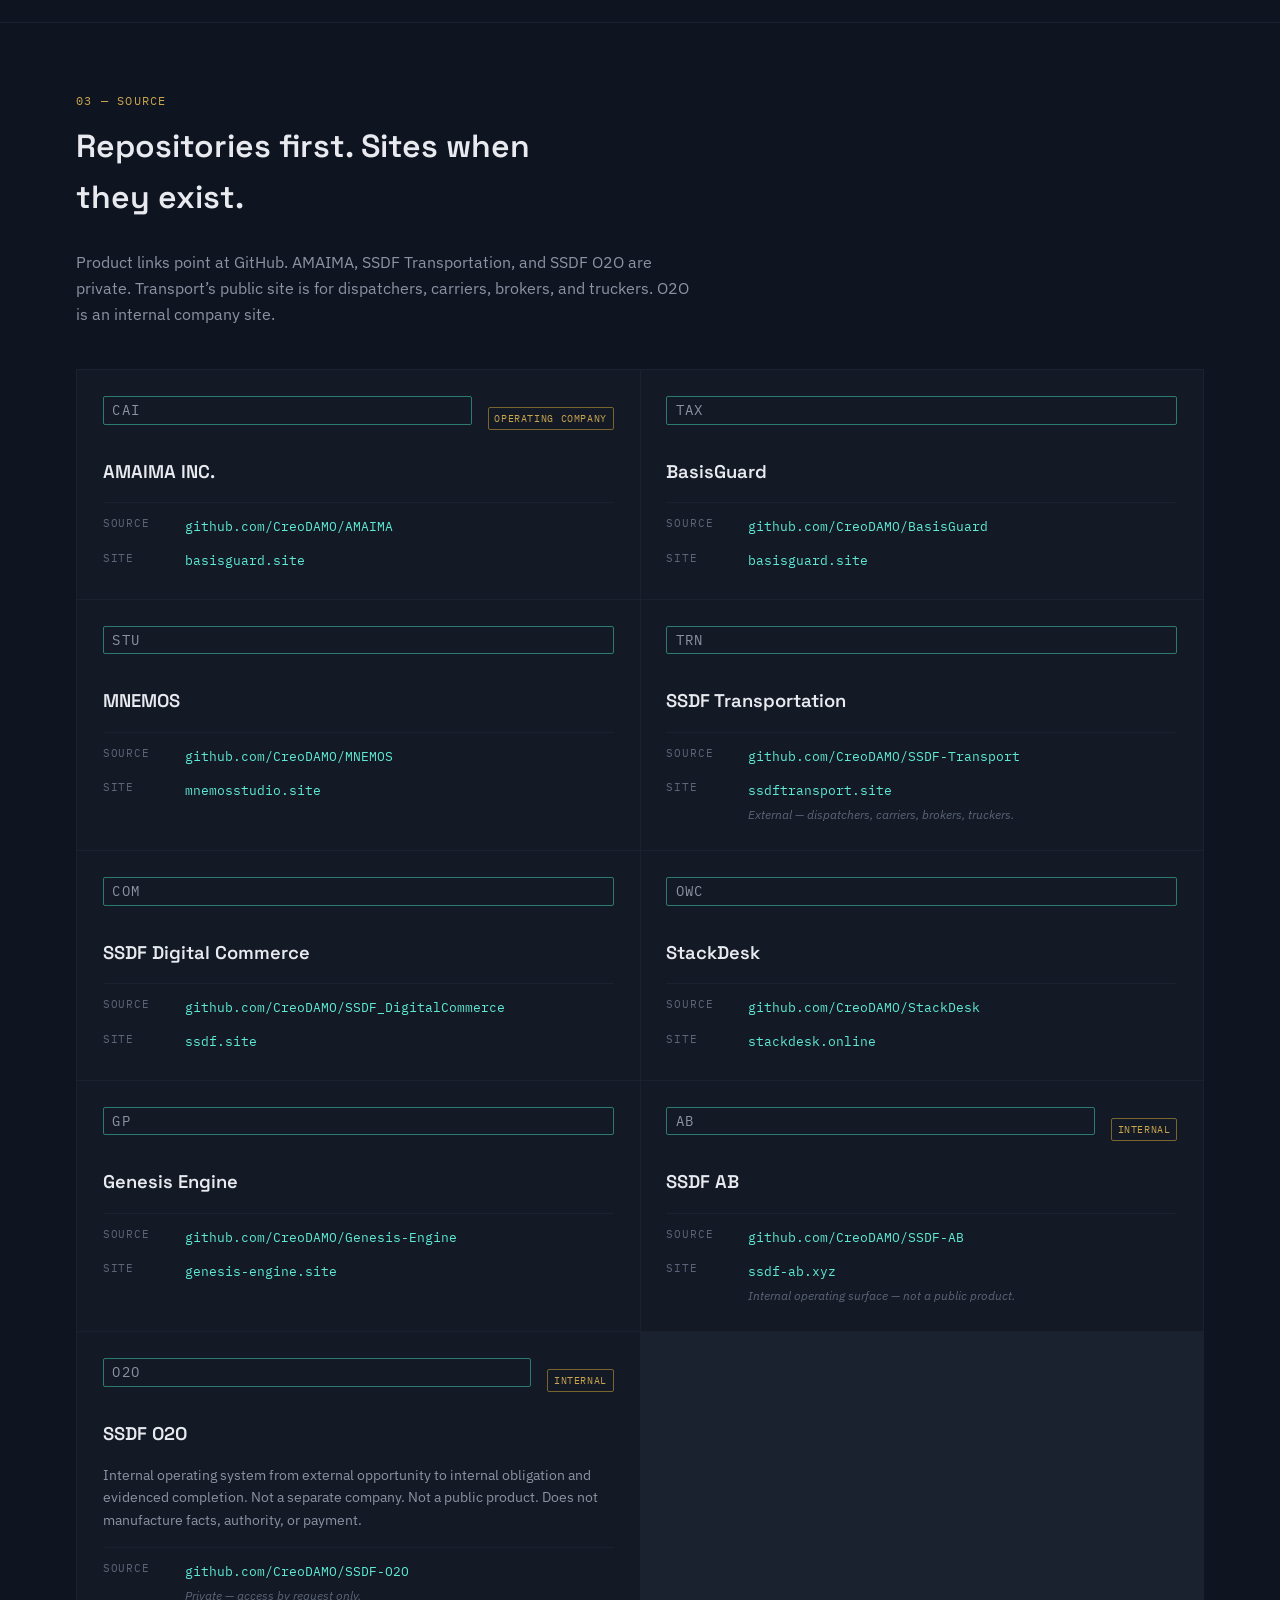
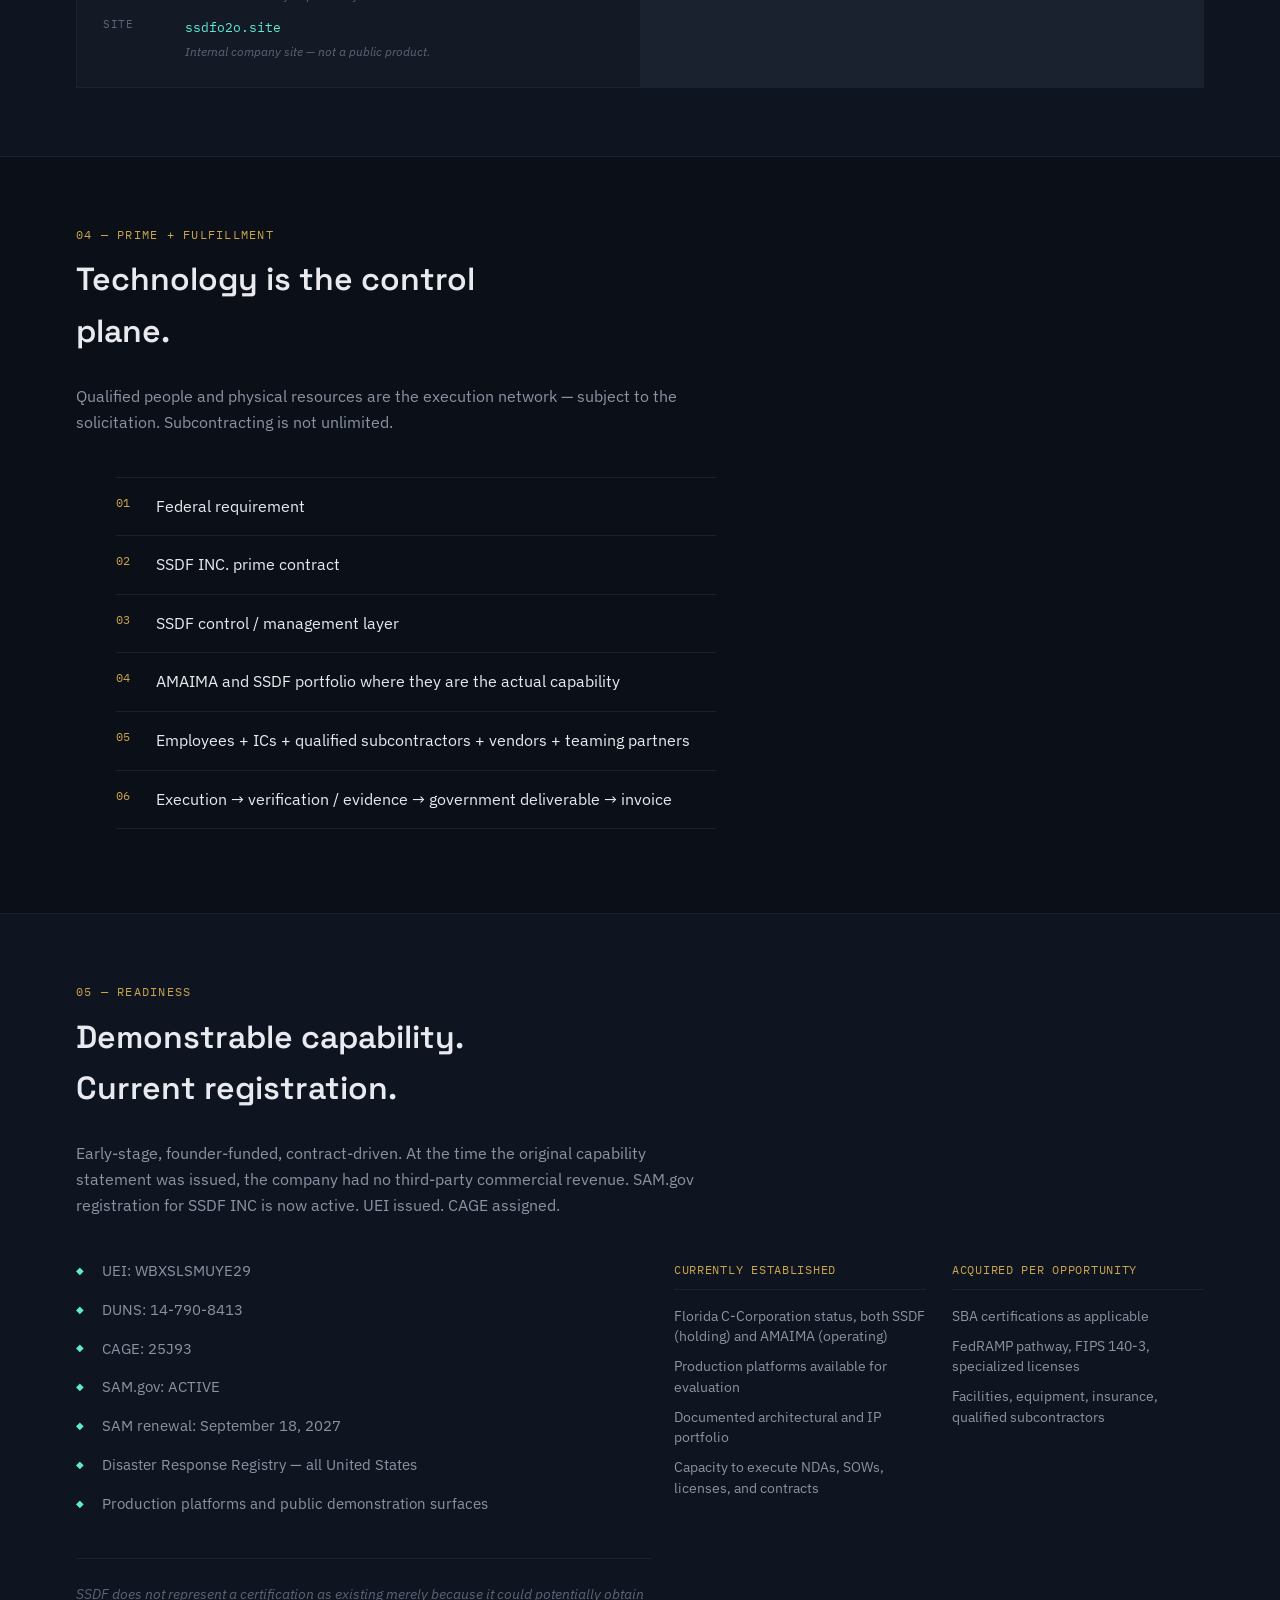
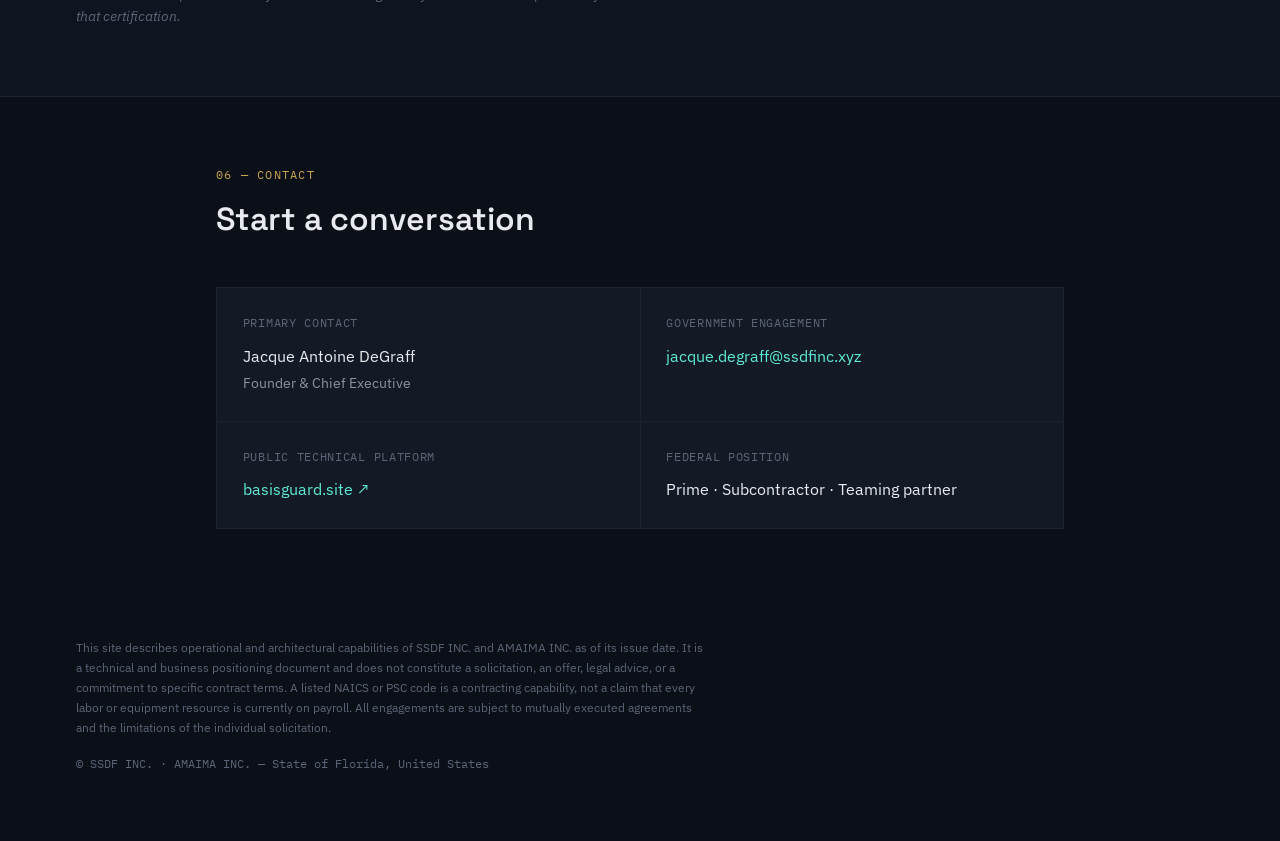
==== commit 78f96b3c: "Record SAM as ACTIVE with renewal September 18, 2027. Federal identity now leads with UEI, CAGE 25J9" ====
--- a/index.html
+++ b/index.html
@@ -84,7 +84,7 @@
         <div><dt>Operating company</dt><dd>AMAIMA INC. · wholly owned</dd></div>
         <div><dt>UEI</dt><dd>WBXSLSMUYE29</dd></div>
         <div><dt>CAGE</dt><dd>25J93</dd></div>
-        <div><dt>SAM.gov</dt><dd>Active</dd></div>
+        <div><dt>SAM.gov</dt><dd>ACTIVE</dd></div>
       </dl>
     </div>
   </section>
@@ -120,6 +120,7 @@
         <span>Invoice</span><span class="arrow">→</span>
         <span>Repeat</span>
       </p>
+      <p class="section-lede reveal">The sequence is the operating model. It is not a claim that SSDF already holds every person, license, or piece of equipment a solicitation may require. A listed code is a contracting capability, not a payroll claim.</p>
     </div>
   </section>
 
@@ -375,10 +376,11 @@
       <p class="section-lede reveal">Early-stage, founder-funded, contract-driven. At the time the original capability statement was issued, the company had no third-party commercial revenue. SAM.gov registration for SSDF INC is now active. UEI issued. CAGE assigned.</p>
       <div class="readiness-grid reveal">
         <ul class="evidence-list">
-          <li>UEI issued: WBXSLSMUYE29</li>
+          <li>UEI: WBXSLSMUYE29</li>
           <li>DUNS: 14-790-8413</li>
-          <li>SAM.gov active</li>
           <li>CAGE: 25J93</li>
+          <li>SAM.gov: ACTIVE</li>
+          <li>SAM renewal: September 18, 2027</li>
           <li>Disaster Response Registry — all United States</li>
           <li>Production platforms and public demonstration surfaces</li>
         </ul>
